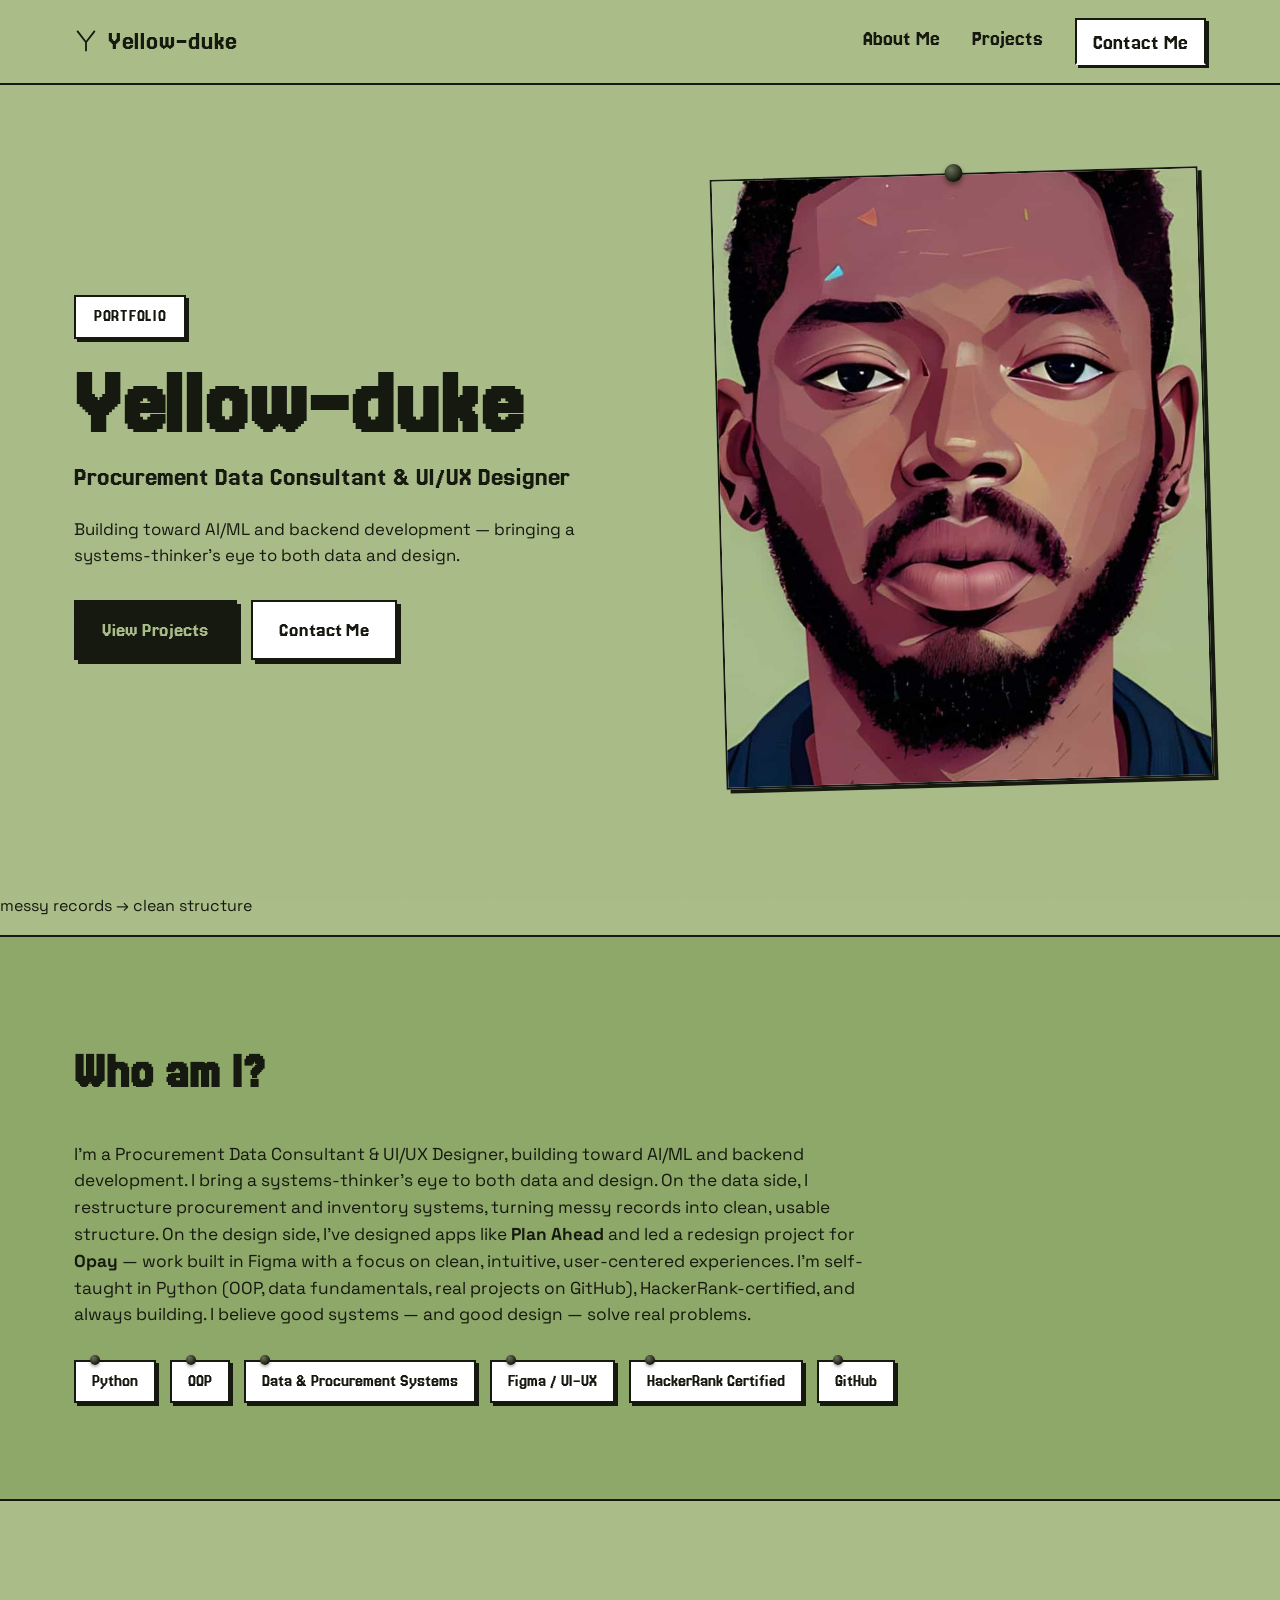
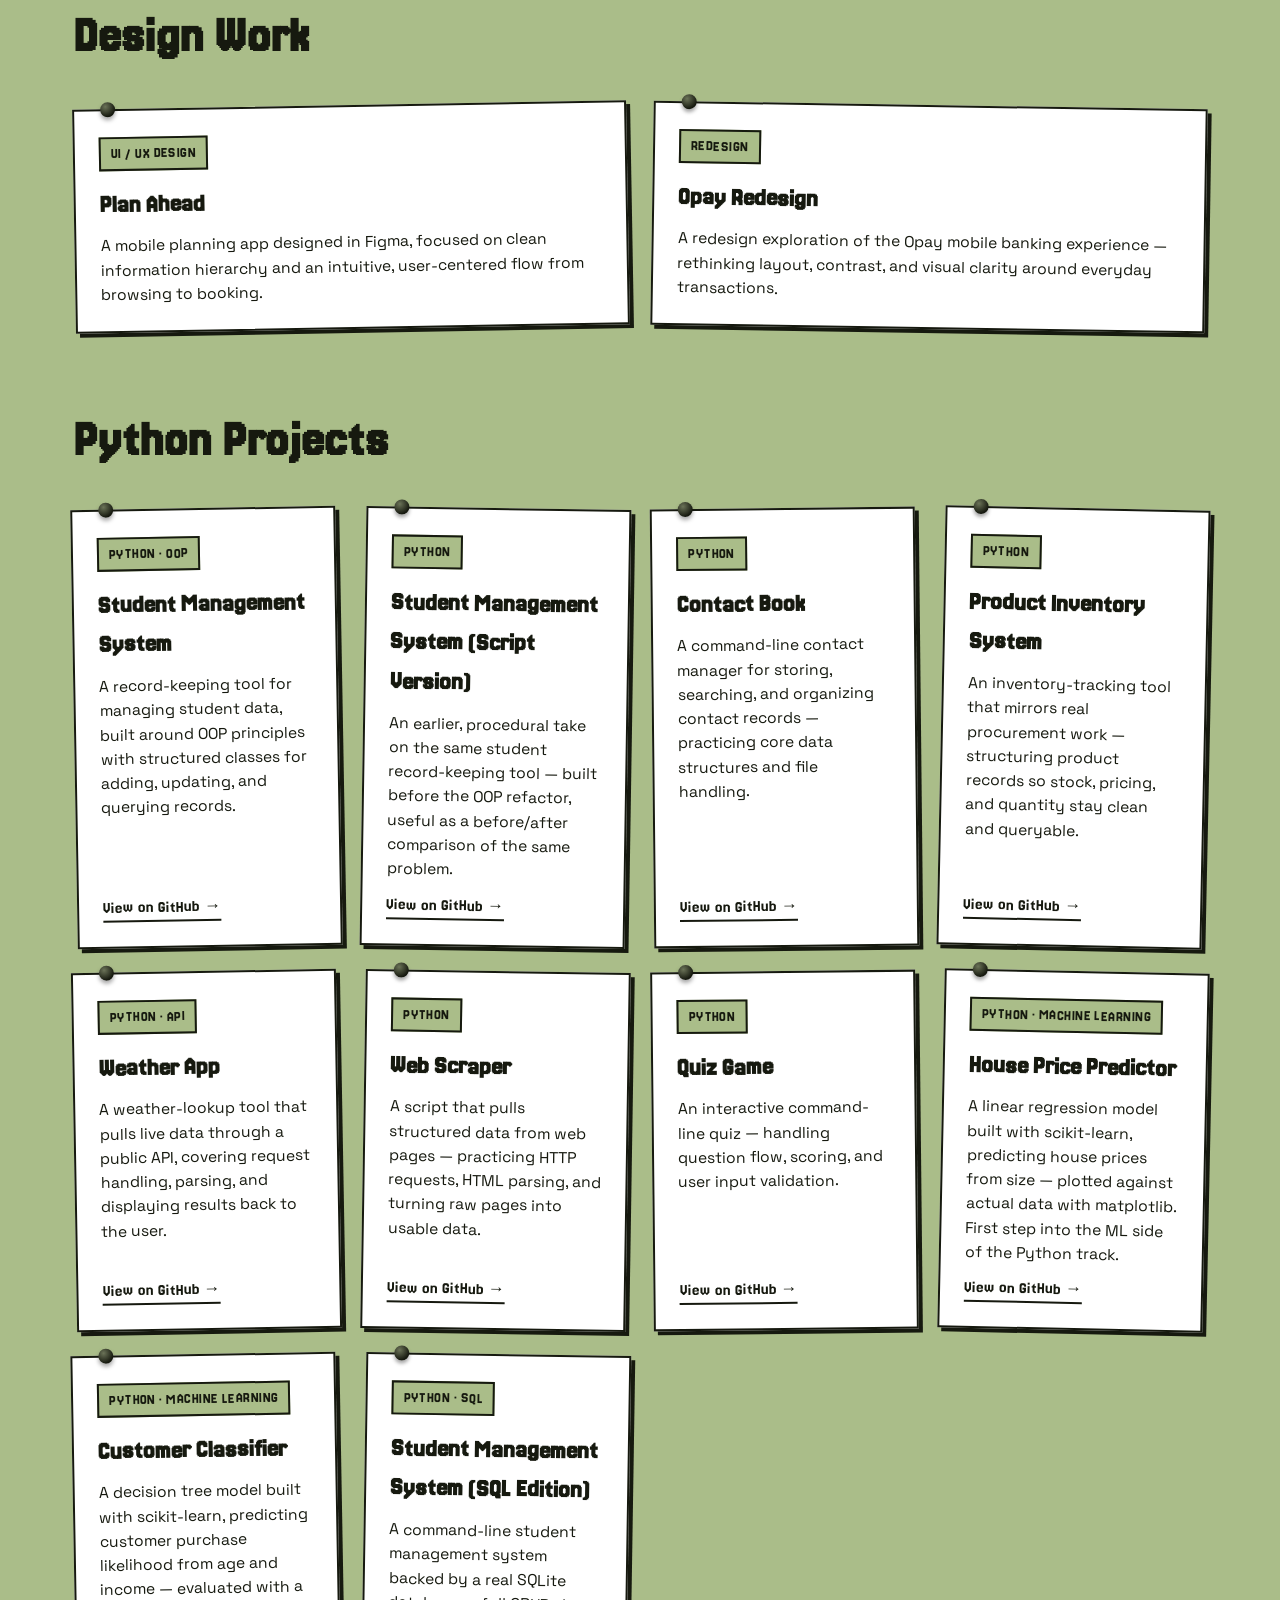
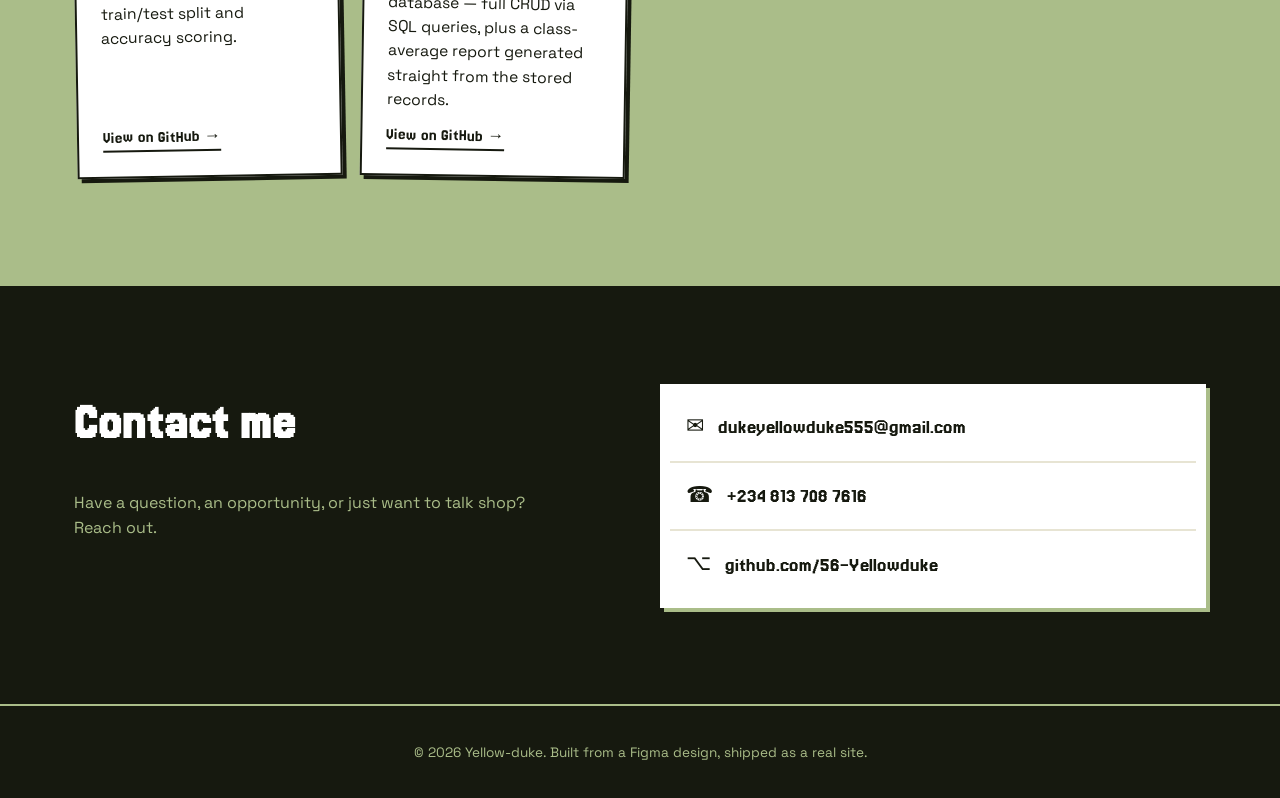
==== index.html @ de6da342 "Refactor skills list and add new project articles Updated skills list with reveal animations and add" ====
<!DOCTYPE html>
<html lang="en">
<head>
<meta charset="UTF-8">
<meta name="viewport" content="width=device-width, initial-scale=1.0">
<title>Yellow-duke — Procurement Data Consultant & UI/UX Designer</title>
<meta name="description" content="Portfolio of Yellow-duke (Duke) — Procurement Data Consultant & UI/UX Designer, building toward AI/ML and backend development.">
<link rel="preconnect" href="https://fonts.googleapis.com">
<link rel="preconnect" href="https://fonts.gstatic.com" crossorigin>
<link href="https://fonts.googleapis.com/css2?family=Jersey+20&family=Space+Grotesk:wght@400;500;600;700&display=swap" rel="stylesheet">
<link rel="stylesheet" href="style.css">
</head>
<body>

<a class="skip-link" href="#main">Skip to content</a>

<header class="nav" id="top">
  <div class="nav__inner">
    <a class="nav__logo" href="#top">
      <svg class="nav__mark" viewBox="0 0 40 40" aria-hidden="true">
        <path d="M6 4 L20 22 M20 22 L34 4 M20 22 L20 36" stroke="currentColor" stroke-width="3" fill="none" stroke-linecap="round"/>
      </svg>
      Yellow-duke
    </a>
    <nav class="nav__links" aria-label="Primary">
      <a href="#about">About Me</a>
      <a href="#projects">Projects</a>
      <a href="#contact" class="nav__cta">Contact Me</a>
    </nav>
    <button class="nav__toggle" id="navToggle" aria-label="Open menu" aria-expanded="false">
      <span></span><span></span><span></span>
    </button>
  </div>
  <nav class="nav__mobile" id="navMobile" aria-label="Mobile">
    <a href="#about">About Me</a>
    <a href="#projects">Projects</a>
    <a href="#contact">Contact Me</a>
  </nav>
</header>

<main id="main">

  <!-- HERO -->
  <section class="hero" id="top">
    <div class="hero__inner">
      <div class="hero__text reveal" style="--i:0">
        <span class="tag">Portfolio</span>
        <h1 class="hero__title">Yellow-duke</h1>
        <p class="hero__role">Procurement Data Consultant &amp; UI/UX Designer</p>
        <p class="hero__sub">Building toward AI/ML and backend development — bringing a systems-thinker's eye to both data and design.</p>
        <div class="hero__actions">
          <a href="#projects" class="btn btn--primary">View Projects</a>
          <a href="#contact" class="btn btn--ghost">Contact Me</a>
        </div>
      </div>
      <div class="hero__portrait reveal" style="--i:1">
        <img src="assets/portrait.png" alt="Portrait of Duke" onerror="this.closest('.hero__portrait').classList.add('portrait--empty')">
        <div class="portrait__placeholder">
          <p>Add your portrait</p>
          <span>assets/portrait.png</span>
        </div>
      </div>
    </div>
    <div class="sort-strip" aria-hidden="true">
      <span class="sort-block" style="--j:0; --sr:-16deg; --sx:-22px; --sy:14px;"></span>
      <span class="sort-block" style="--j:1; --sr:11deg; --sx:16px; --sy:-10px;"></span>
      <span class="sort-block sort-block--key" style="--j:2; --sr:-9deg; --sx:-12px; --sy:18px;"></span>
      <span class="sort-block" style="--j:3; --sr:14deg; --sx:20px; --sy:-6px;"></span>
      <span class="sort-block" style="--j:4; --sr:-13deg; --sx:-18px; --sy:-14px;"></span>
      <span class="sort-block sort-block--key" style="--j:5; --sr:10deg; --sx:14px; --sy:12px;"></span>
      <span class="sort-block" style="--j:6; --sr:-11deg; --sx:-10px; --sy:-8px;"></span>
      <span class="sort-block" style="--j:7; --sr:15deg; --sx:24px; --sy:10px;"></span>
    </div>
    <p class="sort-caption">messy records → clean structure</p>
  </section>

  <!-- ABOUT -->
  <section class="about" id="about">
    <div class="section__inner">
      <h2 class="section__heading reveal" style="--i:0">Who am I?</h2>
      <p class="about__bio reveal" style="--i:1">
        I'm a Procurement Data Consultant &amp; UI/UX Designer, building toward AI/ML and backend development.
        I bring a systems-thinker's eye to both data and design. On the data side, I restructure procurement
        and inventory systems, turning messy records into clean, usable structure. On the design side, I've
        designed apps like <strong>Plan Ahead</strong> and led a redesign project for <strong>Opay</strong> —
        work built in Figma with a focus on clean, intuitive, user-centered experiences. I'm self-taught in
        Python (OOP, data fundamentals, real projects on GitHub), HackerRank-certified, and always building.
        I believe good systems — and good design — solve real problems.
      </p>
      <ul class="chip-row" aria-label="Skills and tools">
        <li class="chip reveal" style="--i:2">Python</li>
        <li class="chip reveal" style="--i:3">OOP</li>
        <li class="chip reveal" style="--i:4">Data &amp; Procurement Systems</li>
        <li class="chip reveal" style="--i:5">Figma / UI-UX</li>
        <li class="chip reveal" style="--i:6">HackerRank Certified</li>
        <li class="chip reveal" style="--i:7">GitHub</li>
      </ul>
    </div>
  </section>

  <!-- PROJECTS -->
  <section class="projects" id="projects">
    <div class="section__inner">
      <h2 class="section__heading reveal" style="--i:0">Design Work</h2>
      <div class="card-grid">
        <article class="card reveal" style="--i:1">
          <span class="card__tag">UI / UX Design</span>
          <h3>Plan Ahead</h3>
          <p>A mobile planning app designed in Figma, focused on clean information hierarchy and an
             intuitive, user-centered flow from browsing to booking.</p>
        </article>
        <article class="card reveal" style="--i:2">
          <span class="card__tag">Redesign</span>
          <h3>Opay Redesign</h3>
          <p>A redesign exploration of the Opay mobile banking experience — rethinking layout, contrast,
             and visual clarity around everyday transactions.</p>
        </article>
      </div>

      <h2 class="section__heading reveal" style="--i:0">Python Projects</h2>
      <div class="card-grid">
        <article class="card reveal" style="--i:1">
          <span class="card__tag">Python · OOP</span>
          <h3>Student Management System</h3>
          <p>A record-keeping tool for managing student data, built around OOP principles with structured
             classes for adding, updating, and querying records.</p>
          <a class="card__link" href="https://github.com/56-Yellowduke/Python-projects/blob/main/student_management_oop.py" target="_blank" rel="noopener">View on GitHub →</a>
        </article>
        <article class="card reveal" style="--i:2">
          <span class="card__tag">Python</span>
          <h3>Student Management System (Script Version)</h3>
          <p>An earlier, procedural take on the same student record-keeping tool — built before the OOP
             refactor, useful as a before/after comparison of the same problem.</p>
          <a class="card__link" href="https://github.com/56-Yellowduke/Python-projects/blob/main/students_management.py" target="_blank" rel="noopener">View on GitHub →</a>
        </article>
        <article class="card reveal" style="--i:3">
          <span class="card__tag">Python</span>
          <h3>Contact Book</h3>
          <p>A command-line contact manager for storing, searching, and organizing contact records —
             practicing core data structures and file handling.</p>
          <a class="card__link" href="https://github.com/56-Yellowduke/Python-projects/blob/main/contact_book.py" target="_blank" rel="noopener">View on GitHub →</a>
        </article>
        <article class="card reveal" style="--i:4">
          <span class="card__tag">Python</span>
          <h3>Product Inventory System</h3>
          <p>An inventory-tracking tool that mirrors real procurement work — structuring product records
             so stock, pricing, and quantity stay clean and queryable.</p>
          <a class="card__link" href="https://github.com/56-Yellowduke/Python-projects/blob/main/product_inventory.py" target="_blank" rel="noopener">View on GitHub →</a>
        </article>
        <article class="card reveal" style="--i:5">
          <span class="card__tag">Python · API</span>
          <h3>Weather App</h3>
          <p>A weather-lookup tool that pulls live data through a public API, covering request handling,
             parsing, and displaying results back to the user.</p>
          <a class="card__link" href="https://github.com/56-Yellowduke/Python-projects/blob/main/weather_app.py" target="_blank" rel="noopener">View on GitHub →</a>
        </article>
        <article class="card reveal" style="--i:6">
          <span class="card__tag">Python</span>
          <h3>Web Scraper</h3>
          <p>A script that pulls structured data from web pages — practicing HTTP requests, HTML parsing,
             and turning raw pages into usable data.</p>
          <a class="card__link" href="https://github.com/56-Yellowduke/Python-projects/blob/main/web_scraper.py" target="_blank" rel="noopener">View on GitHub →</a>
        </article>
        <article class="card reveal" style="--i:7">
          <span class="card__tag">Python</span>
          <h3>Quiz Game</h3>
          <p>An interactive command-line quiz — handling question flow, scoring, and user input validation.</p>
          <a class="card__link" href="https://github.com/56-Yellowduke/Python-projects/blob/main/quiz_game.py" target="_blank" rel="noopener">View on GitHub →</a>
        </article>
        <article class="card reveal" style="--i:8">
          <span class="card__tag">Python · Machine Learning</span>
          <h3>House Price Predictor</h3>
          <p>A linear regression model built with scikit-learn, predicting house prices from size — plotted
             against actual data with matplotlib. First step into the ML side of the Python track.</p>
          <a class="card__link" href="https://github.com/56-Yellowduke/Python-projects/blob/main/house_price_predictor.py" target="_blank" rel="noopener">View on GitHub →</a>
        </article>
        <article class="card reveal" style="--i:9">
          <span class="card__tag">Python · Machine Learning</span>
          <h3>Customer Classifier</h3>
          <p>A decision tree model built with scikit-learn, predicting customer purchase likelihood from age
             and income — evaluated with a train/test split and accuracy scoring.</p>
          <a class="card__link" href="https://github.com/56-Yellowduke/Python-projects/blob/main/customer_classifier.py" target="_blank" rel="noopener">View on GitHub →</a>
        </article>
        <article class="card reveal" style="--i:10">
          <span class="card__tag">Python · SQL</span>
          <h3>Student Management System (SQL Edition)</h3>
          <p>A command-line student management system backed by a real SQLite database — full CRUD via SQL
             queries, plus a class-average report generated straight from the stored records.</p>
          <a class="card__link" href="https://github.com/56-Yellowduke/Python-projects/blob/main/Student%20Management%20SQL.py" target="_blank" rel="noopener">View on GitHub →</a>
        </article>
      </div>
    </div>
  </section>

  <!-- CONTACT -->
  <section class="contact" id="contact">
    <div class="section__inner contact__inner">
      <div class="reveal" style="--i:0">
        <h2 class="section__heading">Contact me</h2>
        <p class="contact__sub">Have a question, an opportunity, or just want to talk shop? Reach out.</p>
      </div>
      <div class="contact__card reveal" style="--i:1">
        <a class="contact__row" href="mailto:dukeyellowduke555@gmail.com">
          <span class="contact__icon" aria-hidden="true">✉</span>
          <span>dukeyellowduke555@gmail.com</span>
        </a>
        <a class="contact__row" href="tel:+2348137087616">
          <span class="contact__icon" aria-hidden="true">☎</span>
          <span>+234 813 708 7616</span>
        </a>
        <a class="contact__row" href="https://github.com/56-Yellowduke/Python-projects" target="_blank" rel="noopener">
          <span class="contact__icon" aria-hidden="true">⌥</span>
          <span>github.com/56-Yellowduke</span>
        </a>
      </div>
    </div>
  </section>

</main>

<footer class="footer">
  <p>© <span id="year"></span> Yellow-duke. Built from a Figma design, shipped as a real site.</p>
</footer>

<script src="script.js"></script>
</body>
</html>
---- style.css ----
/* ---------- Tokens ---------- */
:root {
  --bg: #aabd89;
  --bg-deep: #8ea86a;
  --ink: #16190f;
  --paper: #faf9f1;
  --paper-strong: #ffffff;
  --border: 2px solid var(--ink);
  --shadow-cut: 4px 4px 0 var(--ink);
  --shadow-cut-sm: 3px 3px 0 var(--ink);
  --radius: 2px;
  --display: 'Jersey 20', sans-serif;
  --body: 'Space Grotesk', -apple-system, BlinkMacSystemFont, sans-serif;
  --maxw: 1180px;
}

* { box-sizing: border-box; }
html { scroll-behavior: smooth; }

@media (prefers-reduced-motion: reduce) {
  html { scroll-behavior: auto; }
  * { animation-duration: 0.001ms !important; transition-duration: 0.001ms !important; }
}

body {
  margin: 0;
  background: var(--bg);
  color: var(--ink);
  font-family: var(--body);
  line-height: 1.55;
  -webkit-font-smoothing: antialiased;
  position: relative;
}

body::before {
  content: "";
  position: fixed;
  inset: 0;
  z-index: -1;
  pointer-events: none;
  opacity: 0.05;
  mix-blend-mode: multiply;
  background-image: url("data:image/svg+xml;utf8,<svg xmlns='http://www.w3.org/2000/svg' width='140' height='140'><filter id='n'><feTurbulence type='fractalNoise' baseFrequency='0.9' numOctaves='2' stitchTiles='stitch'/></filter><rect width='100%25' height='100%25' filter='url(%23n)'/></svg>");
}

img { max-width: 100%; display: block; }
a { color: inherit; }

.skip-link {
  position: absolute;
  left: -999px;
  top: 0;
  background: var(--paper-strong);
  border: var(--border);
  padding: 10px 16px;
  z-index: 100;
}
.skip-link:focus { left: 12px; top: 12px; }

:focus-visible {
  outline: 3px solid var(--ink);
  outline-offset: 2px;
}

.tag {
  display: inline-block;
  font-family: var(--display);
  font-size: clamp(1.1rem, 1.4vw, 1.4rem);
  letter-spacing: 0.04em;
  text-transform: uppercase;
  background: var(--paper-strong);
  border: var(--border);
  box-shadow: var(--shadow-cut-sm);
  padding: 6px 18px;
  margin-bottom: 20px;
}

/* ---------- Nav ---------- */
.nav {
  position: sticky;
  top: 0;
  z-index: 50;
  background: var(--bg);
  border-bottom: 2px solid var(--ink);
}
.nav__inner {
  max-width: var(--maxw);
  margin: 0 auto;
  padding: 18px 24px;
  display: flex;
  align-items: center;
  justify-content: space-between;
}
.nav__logo {
  display: flex;
  align-items: center;
  gap: 10px;
  font-family: var(--display);
  font-size: 1.7rem;
  text-decoration: none;
  color: var(--ink);
}
.nav__mark { width: 24px; height: 24px; color: var(--ink); }
.nav__links { display: flex; align-items: center; gap: 32px; }
.nav__links a {
  font-family: var(--display);
  font-size: 1.4rem;
  text-decoration: none;
  color: var(--ink);
  padding-bottom: 2px;
  border-bottom: 2px solid transparent;
  transition: border-color 0.15s ease;
}
.nav__links a:hover { border-color: var(--ink); }
.nav__cta {
  background: var(--paper-strong);
  border: var(--border);
  box-shadow: var(--shadow-cut-sm);
  padding: 6px 16px;
}
.nav__cta:hover { border-color: var(--ink); }

.nav__toggle {
  display: none;
  flex-direction: column;
  justify-content: center;
  gap: 5px;
  width: 36px;
  height: 32px;
  background: none;
  border: none;
  cursor: pointer;
  padding: 0;
}
.nav__toggle span {
  display: block;
  height: 2px;
  background: var(--ink);
}
.nav__mobile {
  display: none;
  flex-direction: column;
  padding: 8px 24px 18px;
  border-top: 2px solid var(--ink);
}
.nav__mobile a {
  font-family: var(--display);
  font-size: 1.5rem;
  text-decoration: none;
  color: var(--ink);
  padding: 10px 0;
}
.nav__mobile.is-open { display: flex; }

@media (max-width: 760px) {
  .nav__links { display: none; }
  .nav__toggle { display: flex; }
}

/* ---------- Sections shared ---------- */
.section__inner {
  max-width: var(--maxw);
  margin: 0 auto;
  padding: 96px 24px;
}
.section__heading {
  font-family: var(--display);
  font-size: clamp(2.2rem, 4vw, 3.4rem);
  margin: 0 0 28px;
}
.projects .section__heading:not(:first-child) { margin-top: 72px; }

/* ---------- Hero ---------- */
.hero__inner {
  max-width: var(--maxw);
  margin: 0 auto;
  padding: 88px 24px 96px;
  display: grid;
  grid-template-columns: 1.1fr 0.9fr;
  gap: 48px;
  align-items: center;
}
.hero__title {
  font-family: var(--display);
  font-size: clamp(3.2rem, 8vw, 6rem);
  line-height: 0.95;
  margin: 0 0 6px;
}
.hero__role {
  font-family: var(--display);
  font-size: clamp(1.4rem, 2.2vw, 1.9rem);
  margin: 0 0 16px;
}
.hero__sub {
  max-width: 46ch;
  font-size: 1.05rem;
  margin: 0 0 32px;
}
.hero__actions { display: flex; gap: 14px; flex-wrap: wrap; }

.btn {
  font-family: var(--display);
  font-size: 1.3rem;
  text-decoration: none;
  padding: 12px 26px;
  border: var(--border);
  box-shadow: var(--shadow-cut);
  transition: transform 0.15s ease, box-shadow 0.15s ease;
}
.btn:hover { transform: translate(2px, 2px); box-shadow: 2px 2px 0 var(--ink); }
.btn--primary { background: var(--ink); color: var(--bg); }
.btn--ghost { background: var(--paper-strong); color: var(--ink); }

.hero__portrait {
  position: relative;
  border: var(--border);
  box-shadow: var(--shadow-cut);
  background: var(--paper);
  aspect-ratio: 4 / 5;
  --tilt: -1.6deg;
}
.hero__portrait::before {
  content: "";
  position: absolute;
  top: -11px;
  left: 50%;
  transform: translateX(-50%);
  width: 18px;
  height: 18px;
  border-radius: 50%;
  background: radial-gradient(circle at 35% 30%, #6b7358, var(--ink) 70%);
  box-shadow: 0 3px 5px rgba(0,0,0,0.4);
  z-index: 3;
}
.hero__portrait img { width: 100%; height: 100%; object-fit: cover; }
.portrait__placeholder {
  display: none;
  position: absolute;
  inset: 0;
  flex-direction: column;
  align-items: center;
  justify-content: center;
  text-align: center;
  font-family: var(--display);
  color: var(--ink);
  background: repeating-linear-gradient(45deg, var(--paper), var(--paper) 10px, #f0efe4 10px, #f0efe4 20px);
}
.portrait__placeholder span { font-family: var(--body); font-size: 0.8rem; opacity: 0.65; margin-top: 6px; }
.portrait--empty img { display: none; }
.portrait--empty .portrait__placeholder { display: flex; }

@media (max-width: 860px) {
  .hero__inner { grid-template-columns: 1fr; }
  .hero__portrait { max-width: 380px; margin: 0 auto; }
}

/* ---------- About ---------- */
.about { background: var(--bg-deep); border-top: 2px solid var(--ink); border-bottom: 2px solid var(--ink); }
.about__bio { max-width: 74ch; font-size: 1.08rem; }
.chip-row { list-style: none; display: flex; flex-wrap: wrap; gap: 14px; padding: 0; margin: 32px 0 0; }
.chip {
  position: relative;
  font-family: var(--display);
  font-size: 1.1rem;
  background: var(--paper-strong);
  border: var(--border);
  box-shadow: var(--shadow-cut-sm);
  padding: 6px 16px;
  transition: transform 0.2s ease, box-shadow 0.2s ease;
}
.chip::before {
  content: "";
  position: absolute;
  top: -7px;
  left: 14px;
  width: 10px;
  height: 10px;
  border-radius: 50%;
  background: radial-gradient(circle at 35% 30%, #6b7358, var(--ink) 70%);
  box-shadow: 0 2px 3px rgba(0,0,0,0.3);
}
.chip:nth-child(3n+1) { transform: rotate(-1.1deg); }
.chip:nth-child(3n+2) { transform: rotate(0.8deg); }
.chip:nth-child(3n+3) { transform: rotate(-0.4deg); }
.chip:hover { transform: rotate(0deg) translateY(-3px); box-shadow: 5px 5px 0 var(--ink); }

/* ---------- Projects ---------- */
.card-grid {
  display: grid;
  grid-template-columns: repeat(auto-fit, minmax(260px, 1fr));
  gap: 24px;
  margin-bottom: 12px;
}
.card {
  position: relative;
  background: var(--paper-strong);
  border: var(--border);
  box-shadow: var(--shadow-cut);
  padding: 26px 24px 24px;
  display: flex;
  flex-direction: column;
  gap: 10px;
  transition: transform 0.2s ease, box-shadow 0.2s ease;
}
.card::before {
  content: "";
  position: absolute;
  top: -9px;
  left: 26px;
  width: 15px;
  height: 15px;
  border-radius: 50%;
  background: radial-gradient(circle at 35% 30%, #6b7358, var(--ink) 70%);
  box-shadow: 0 3px 4px rgba(0,0,0,0.35);
  z-index: 2;
}
.card:nth-child(4n+1) { --tilt: -1deg; }
.card:nth-child(4n+2) { --tilt: 0.9deg; }
.card:nth-child(4n+3) { --tilt: -0.6deg; }
.card:nth-child(4n+4) { --tilt: 1.2deg; }
.card.reveal:hover {
  transform: rotate(0deg) translate(-2px, -6px);
  box-shadow: 8px 8px 0 var(--ink);
}
.card__tag {
  align-self: flex-start;
  font-family: var(--display);
  font-size: 0.95rem;
  letter-spacing: 0.03em;
  text-transform: uppercase;
  background: var(--bg);
  border: 2px solid var(--ink);
  padding: 3px 10px;
}
.card h3 { font-family: var(--display); font-size: 1.6rem; margin: 4px 0 0; }
.card p { margin: 0; font-size: 0.98rem; }
.card__link {
  margin-top: auto;
  font-family: var(--display);
  font-size: 1.05rem;
  text-decoration: none;
  border-bottom: 2px solid var(--ink);
  align-self: flex-start;
}

/* ---------- Contact ---------- */
.contact { background: var(--ink); color: var(--bg); border-top: 2px solid var(--ink); }
.contact .section__heading { color: var(--paper-strong); }
.contact__sub { max-width: 46ch; }
.contact__inner { display: grid; gap: 40px; grid-template-columns: 1fr 1fr; align-items: start; }
.contact__card {
  background: var(--paper-strong);
  color: var(--ink);
  border: 2px solid var(--paper-strong);
  box-shadow: 4px 4px 0 var(--bg);
  padding: 8px;
}
.contact__row {
  display: flex;
  align-items: center;
  gap: 14px;
  text-decoration: none;
  color: var(--ink);
  font-family: var(--display);
  font-size: 1.3rem;
  padding: 16px;
  border-bottom: 2px solid #e7e4d3;
  transition: background 0.15s ease;
}
.contact__row:last-child { border-bottom: none; }
.contact__row:hover { background: var(--bg); }
.contact__icon { font-size: 1.4rem; }

@media (max-width: 760px) {
  .contact__inner { grid-template-columns: 1fr; }
}

/* ---------- Footer ---------- */
.footer {
  background: var(--ink);
  color: var(--bg);
  text-align: center;
  padding: 22px;
  font-size: 0.85rem;
  border-top: 2px solid var(--bg);
}

/* ---------- Reveal-on-scroll animation ---------- */
.reveal {
  opacity: 0;
  transform: translateY(24px) rotate(var(--tilt, 0deg));
  transition: opacity 0.5s ease, transform 0.5s ease;
  transition-delay: calc(var(--i, 0) * 0.08s);
}
.reveal.is-visible {
  opacity: 1;
  transform: translateY(0) rotate(var(--tilt, 0deg));
}
@media (prefers-reduced-motion: reduce) {
  .reveal { opacity: 1; transform: rotate(var(--tilt, 0deg)); transition: none; }
}
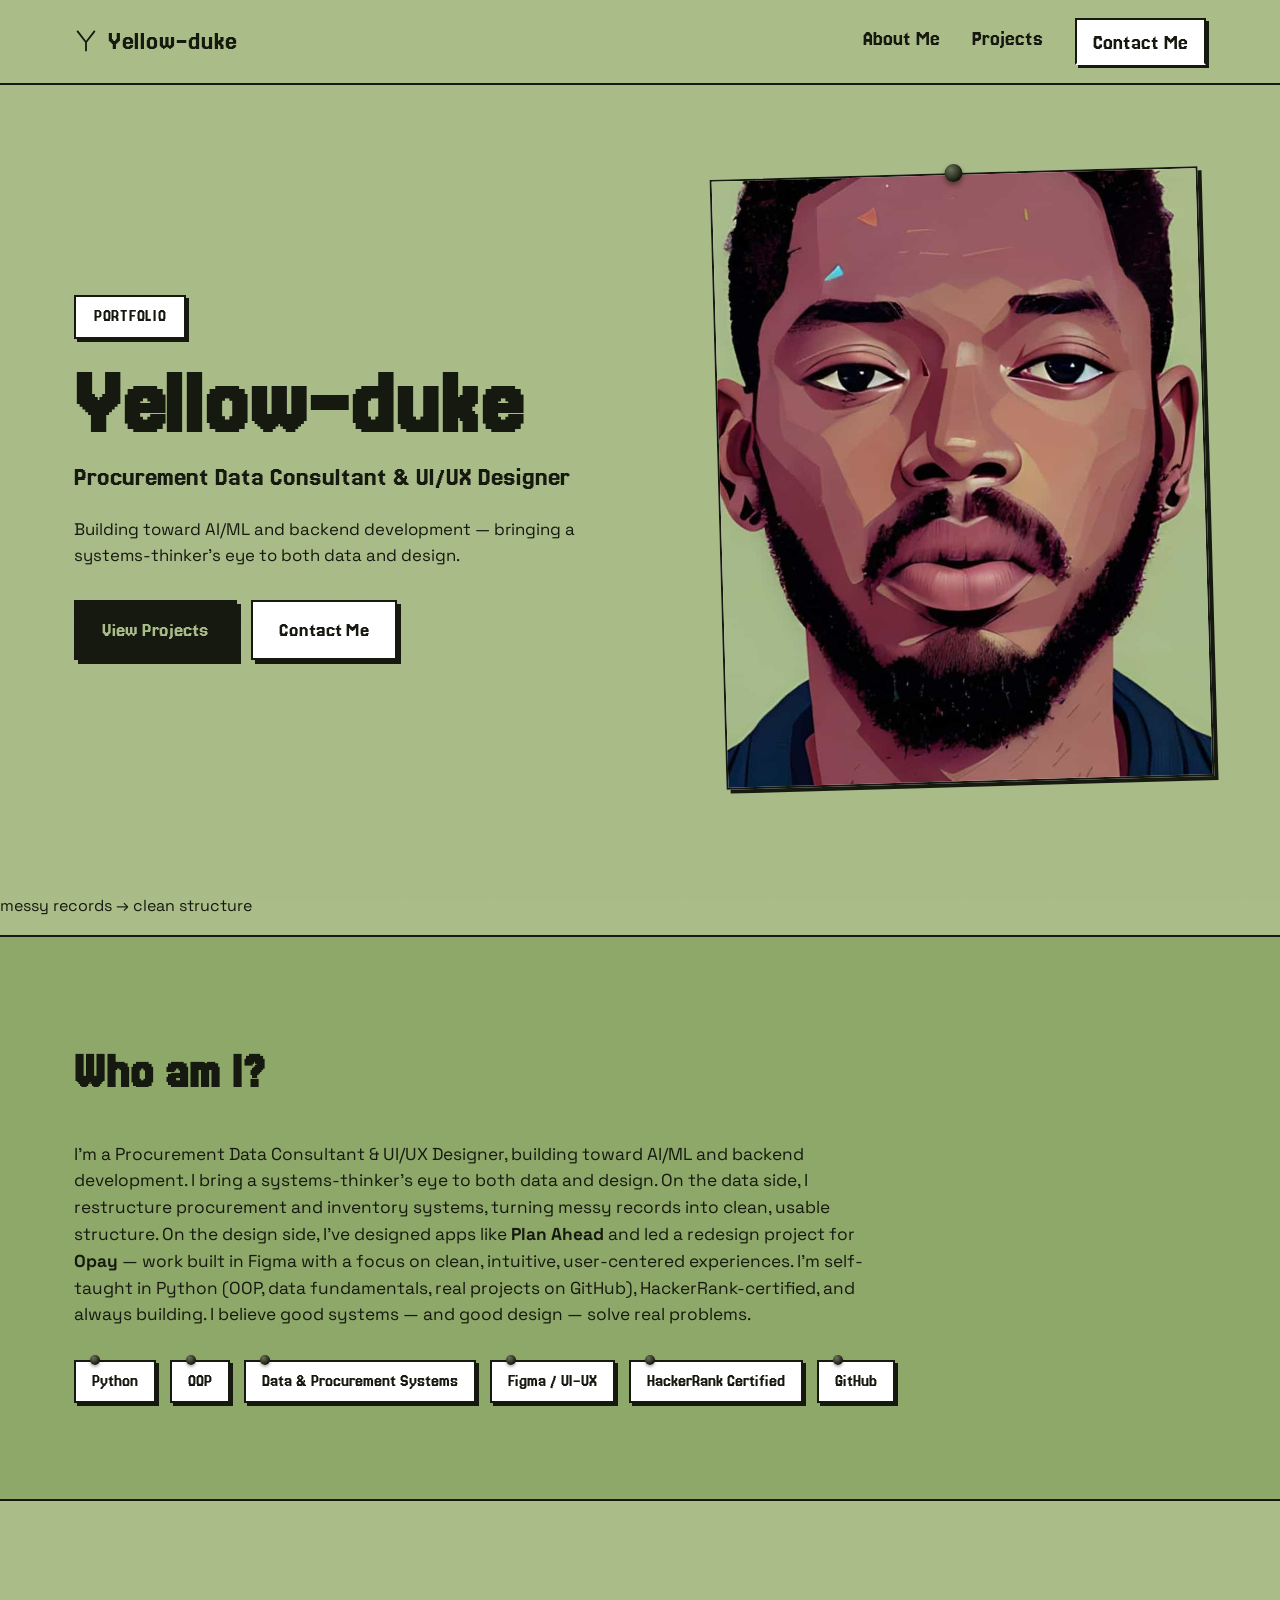
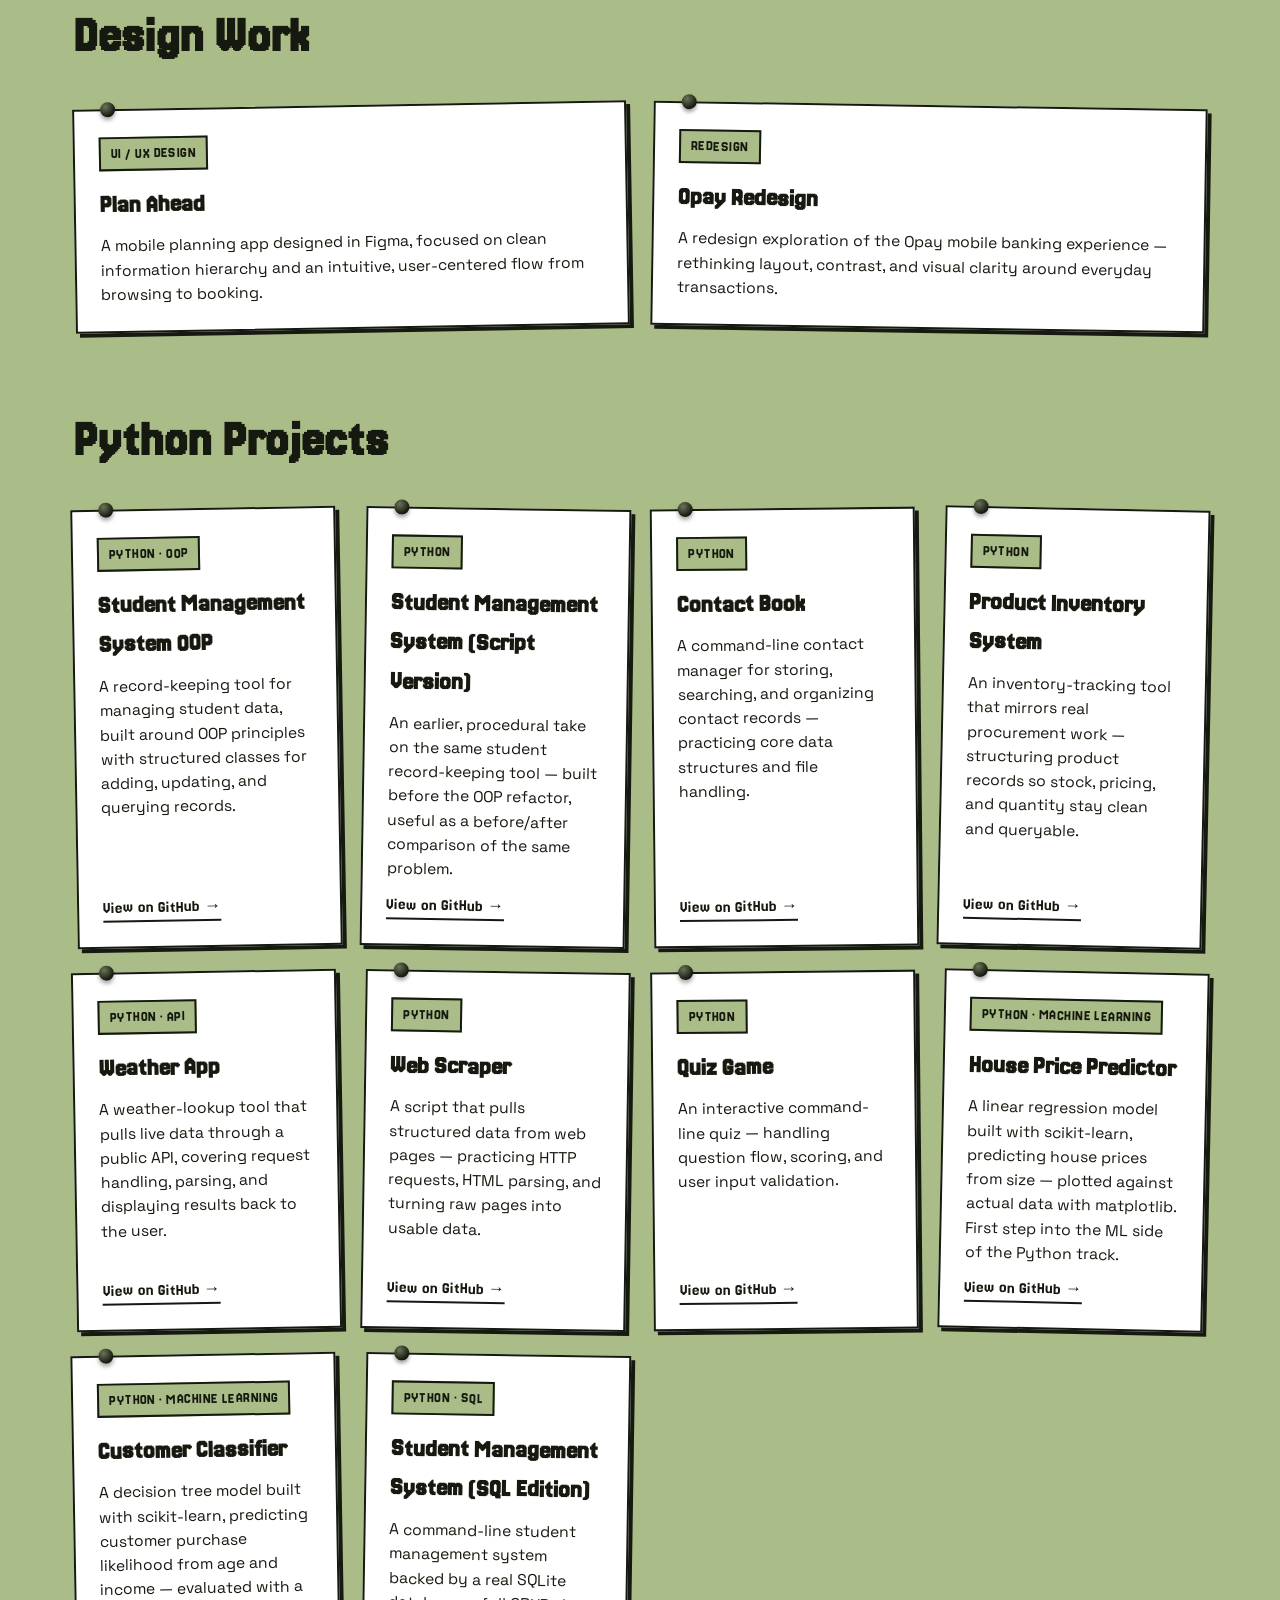
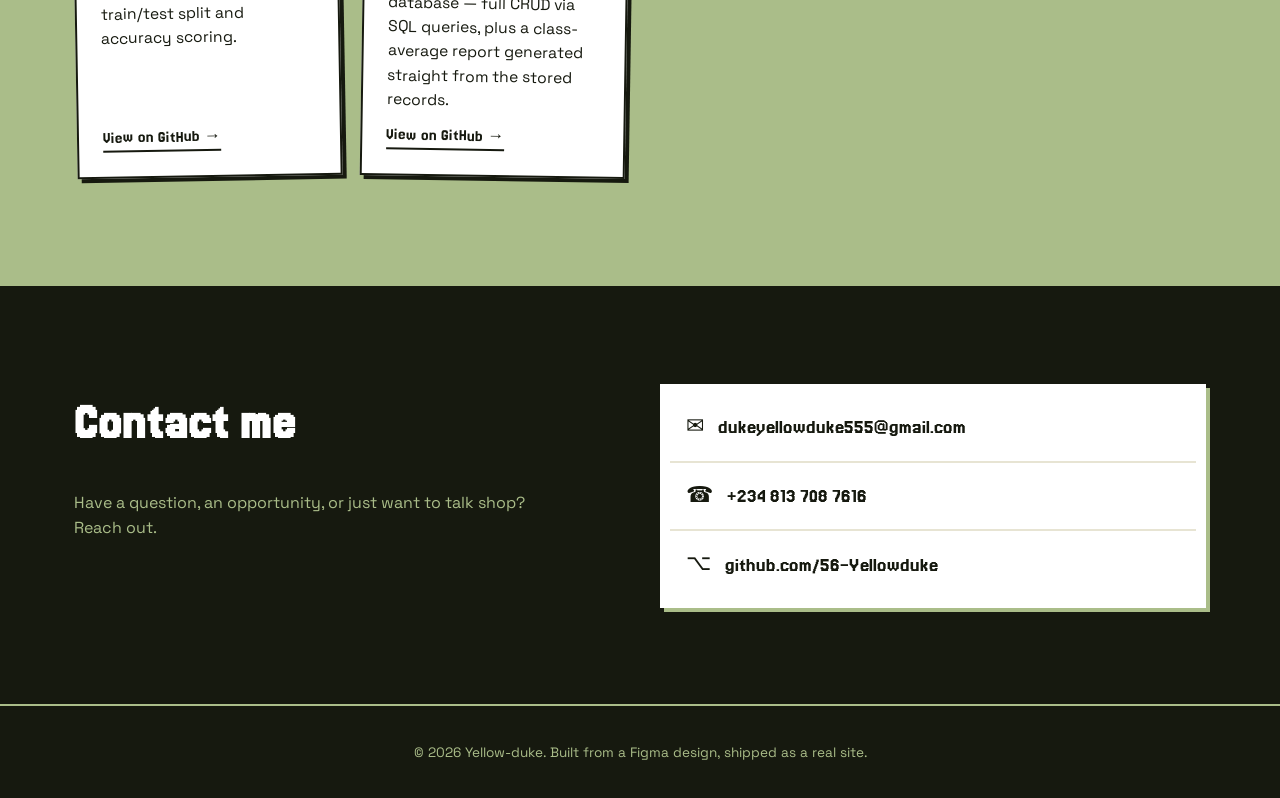
==== commit 544cd34d: "Update project title to include 'OOP'" ====
--- a/index.html
+++ b/index.html
@@ -121,7 +121,7 @@
       <div class="card-grid">
         <article class="card reveal" style="--i:1">
           <span class="card__tag">Python · OOP</span>
-          <h3>Student Management System</h3>
+          <h3>Student Management System OOP</h3>
           <p>A record-keeping tool for managing student data, built around OOP principles with structured
              classes for adding, updating, and querying records.</p>
           <a class="card__link" href="https://github.com/56-Yellowduke/Python-projects/blob/main/student_management_oop.py" target="_blank" rel="noopener">View on GitHub →</a>
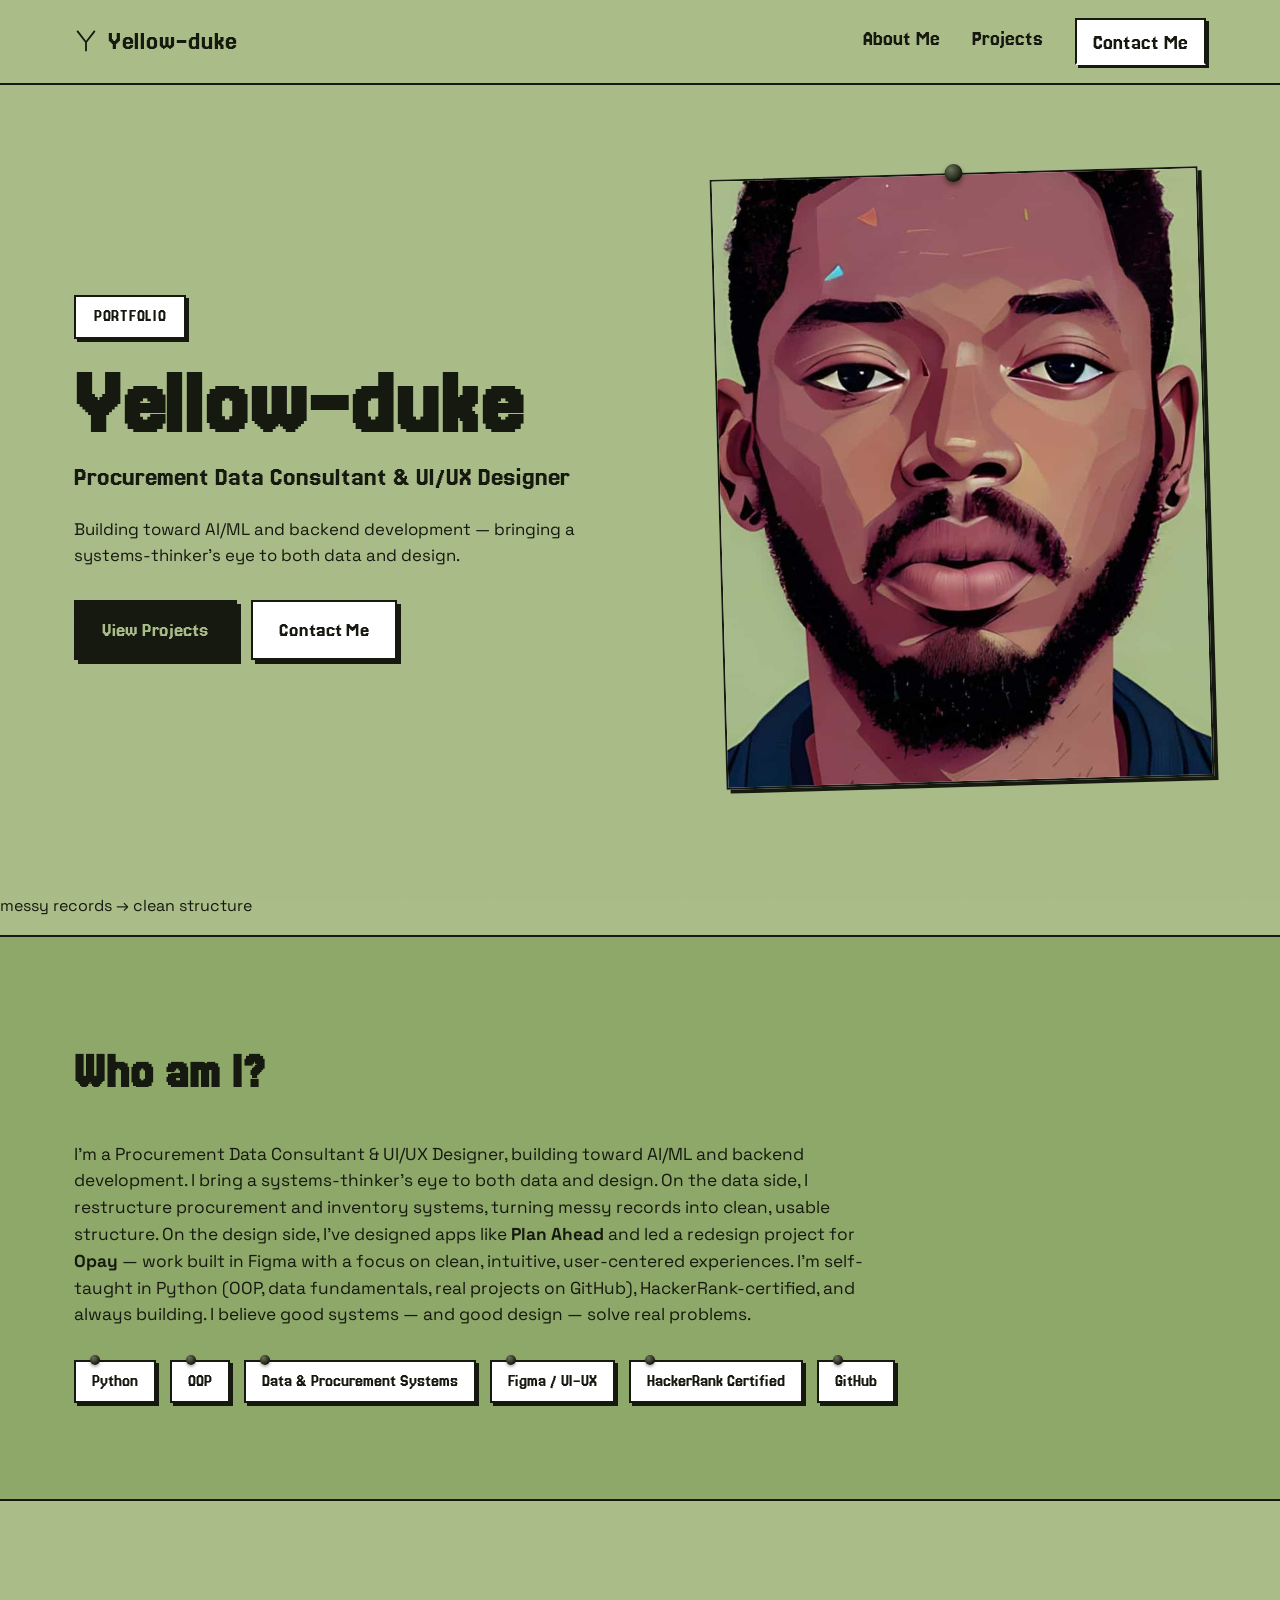
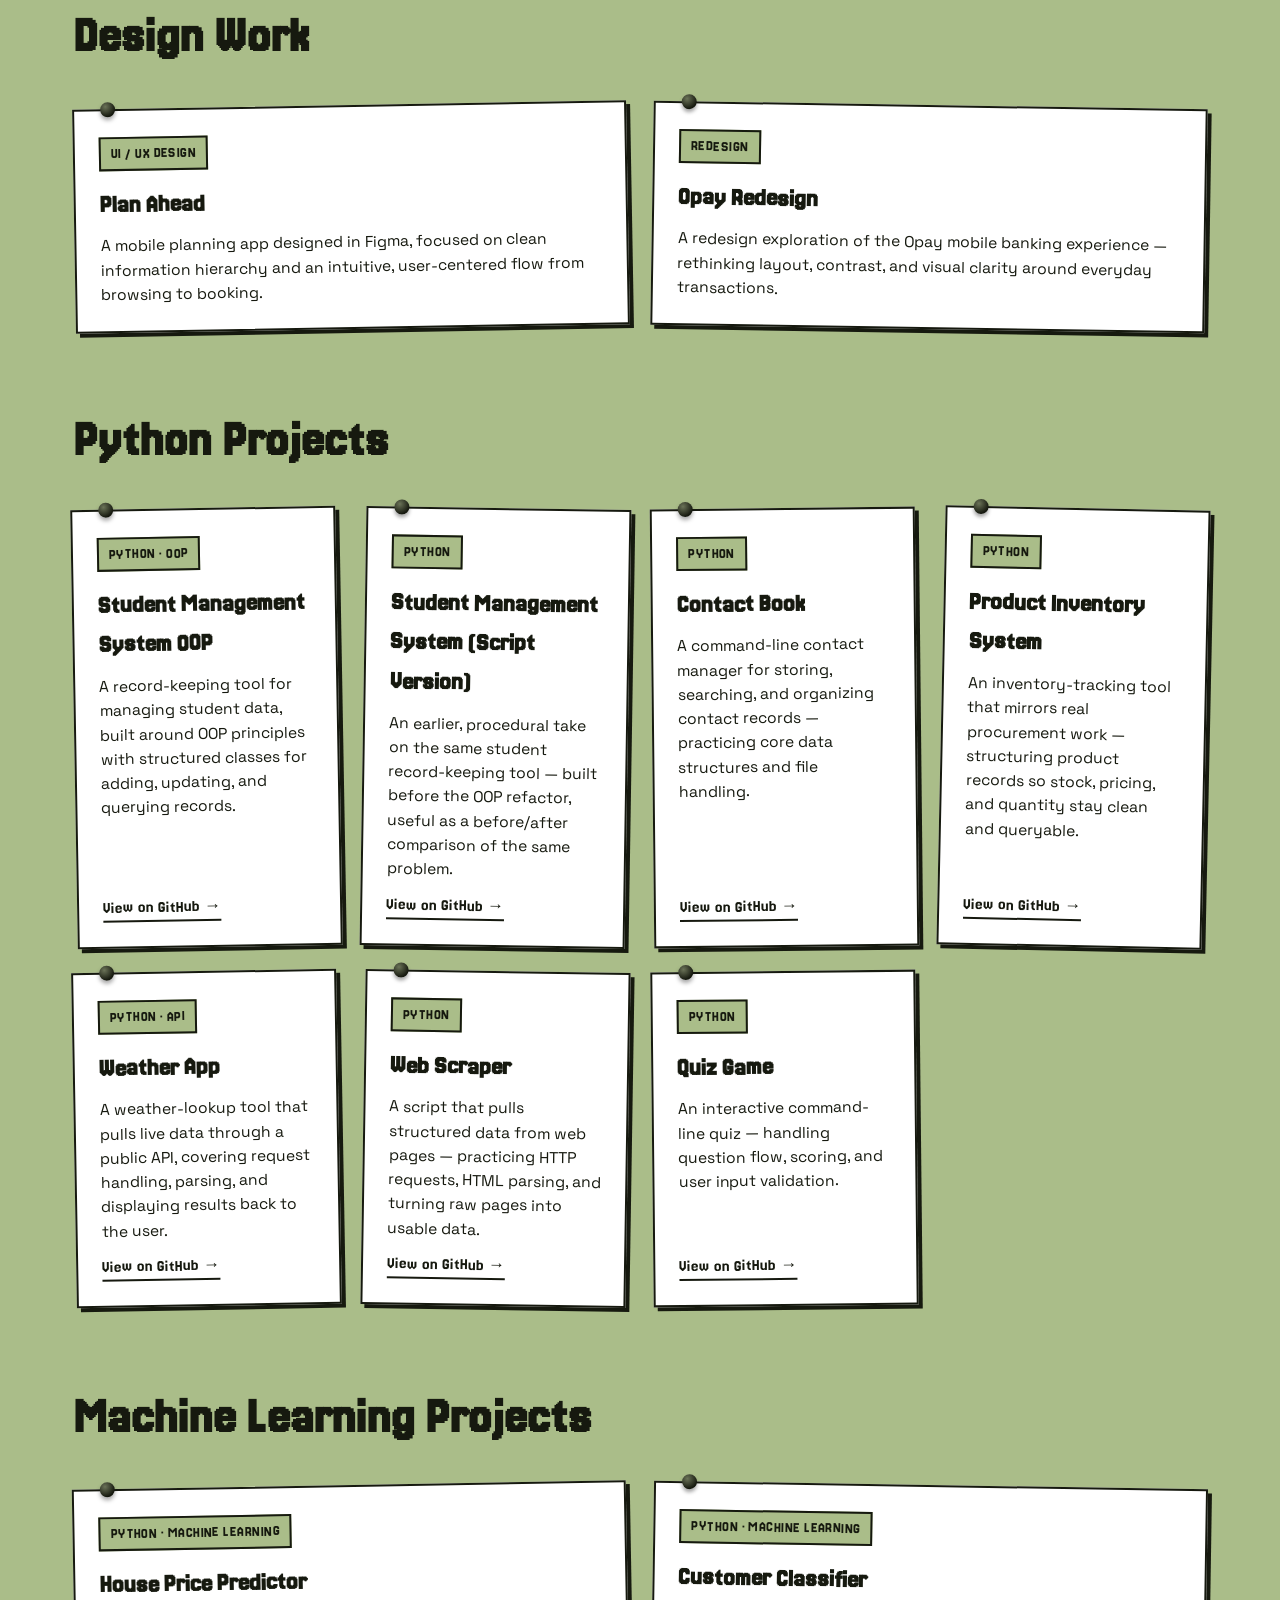
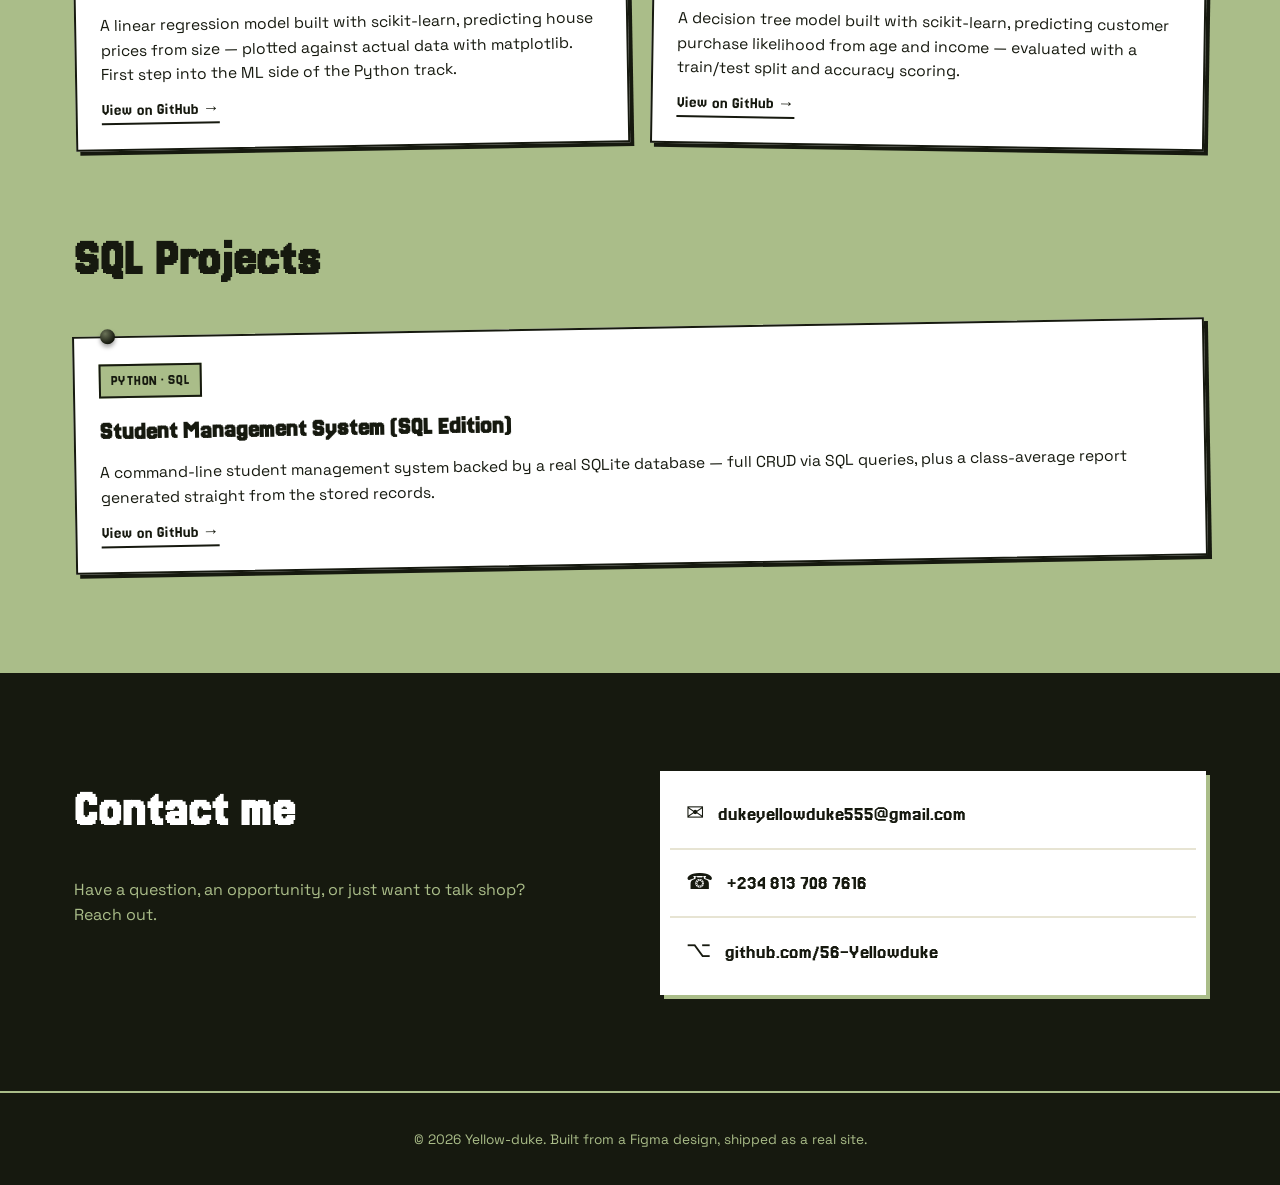
==== commit 7466e5b3: "Refactor project cards in index.html Updated project sections for Machine Learning and SQL." ====
--- a/index.html
+++ b/index.html
@@ -167,21 +167,29 @@
           <p>An interactive command-line quiz — handling question flow, scoring, and user input validation.</p>
           <a class="card__link" href="https://github.com/56-Yellowduke/Python-projects/blob/main/quiz_game.py" target="_blank" rel="noopener">View on GitHub →</a>
         </article>
-        <article class="card reveal" style="--i:8">
+      </div>
+
+      <h2 class="section__heading reveal" style="--i:0">Machine Learning Projects</h2>
+      <div class="card-grid">
+        <article class="card reveal" style="--i:1">
           <span class="card__tag">Python · Machine Learning</span>
           <h3>House Price Predictor</h3>
           <p>A linear regression model built with scikit-learn, predicting house prices from size — plotted
              against actual data with matplotlib. First step into the ML side of the Python track.</p>
           <a class="card__link" href="https://github.com/56-Yellowduke/Python-projects/blob/main/house_price_predictor.py" target="_blank" rel="noopener">View on GitHub →</a>
         </article>
-        <article class="card reveal" style="--i:9">
+        <article class="card reveal" style="--i:2">
           <span class="card__tag">Python · Machine Learning</span>
           <h3>Customer Classifier</h3>
           <p>A decision tree model built with scikit-learn, predicting customer purchase likelihood from age
              and income — evaluated with a train/test split and accuracy scoring.</p>
           <a class="card__link" href="https://github.com/56-Yellowduke/Python-projects/blob/main/customer_classifier.py" target="_blank" rel="noopener">View on GitHub →</a>
         </article>
-        <article class="card reveal" style="--i:10">
+      </div>
+
+      <h2 class="section__heading reveal" style="--i:0">SQL Projects</h2>
+      <div class="card-grid">
+        <article class="card reveal" style="--i:1">
           <span class="card__tag">Python · SQL</span>
           <h3>Student Management System (SQL Edition)</h3>
           <p>A command-line student management system backed by a real SQLite database — full CRUD via SQL
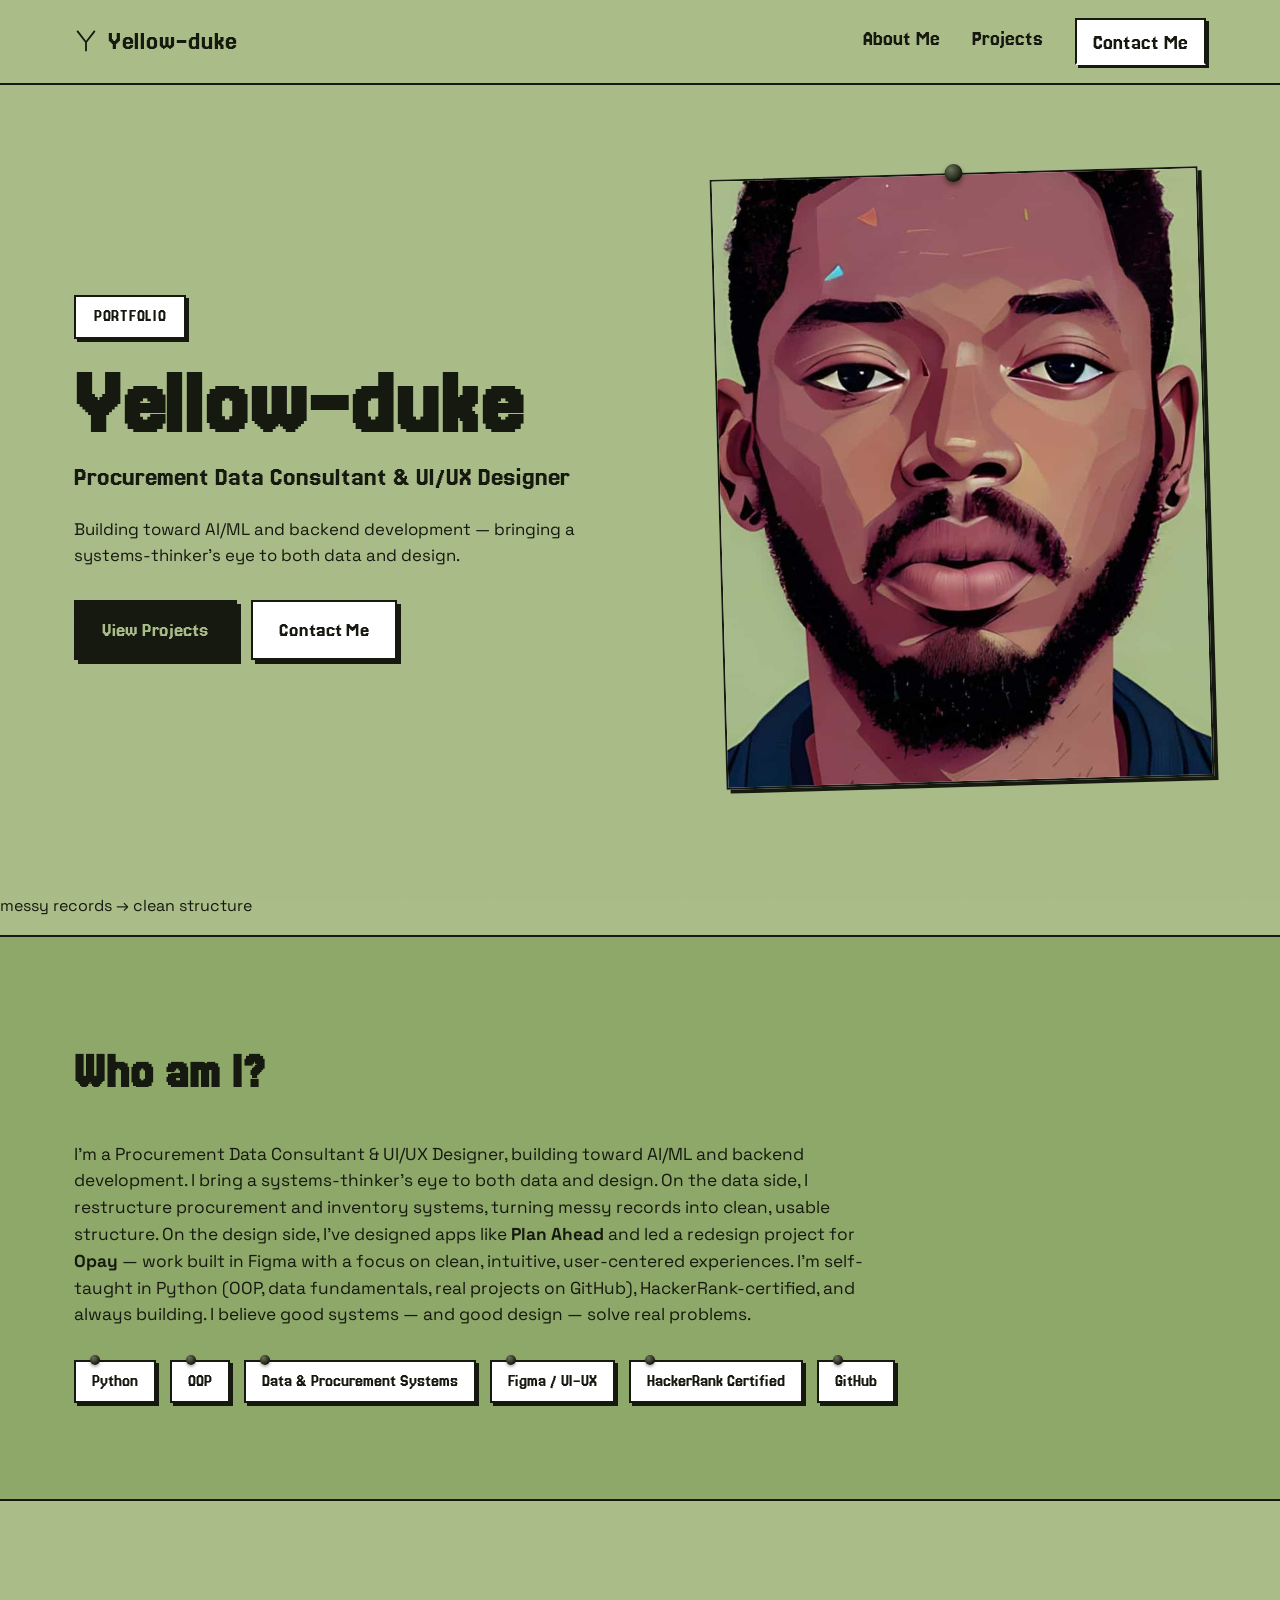
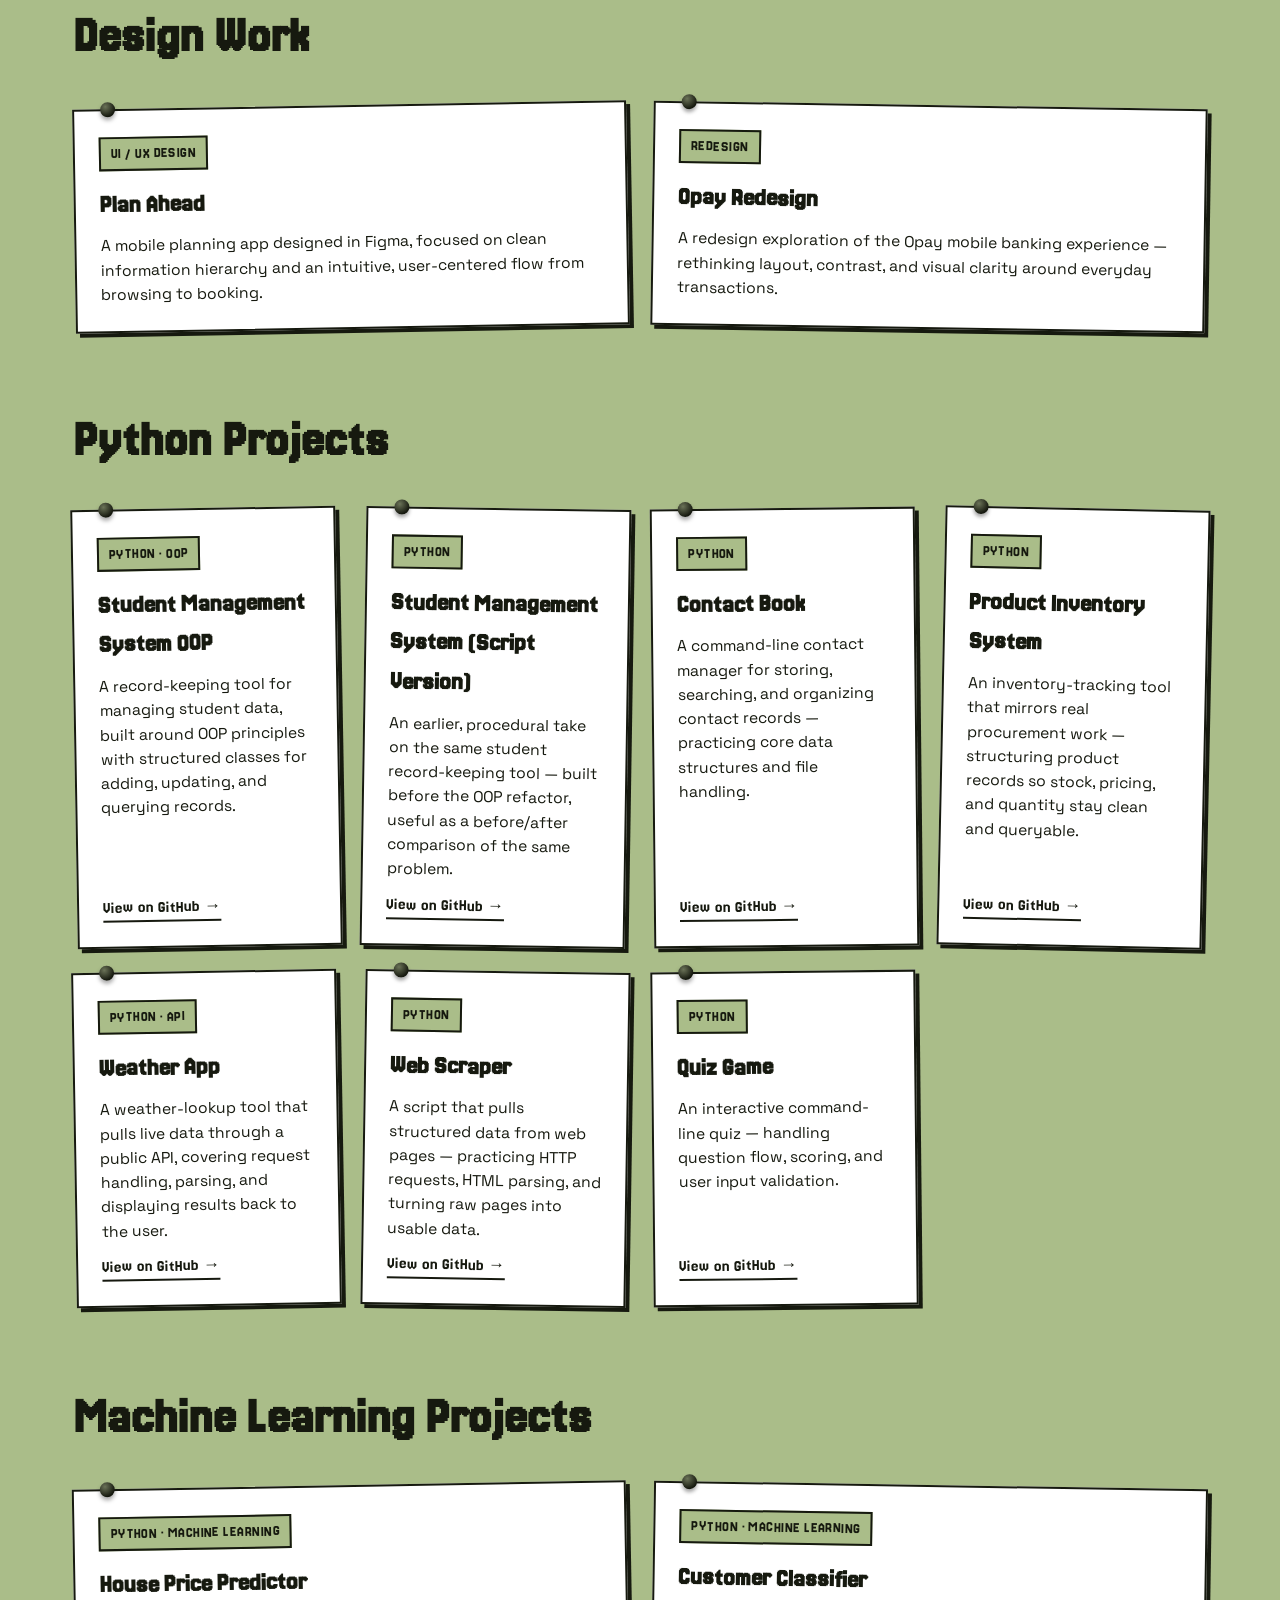
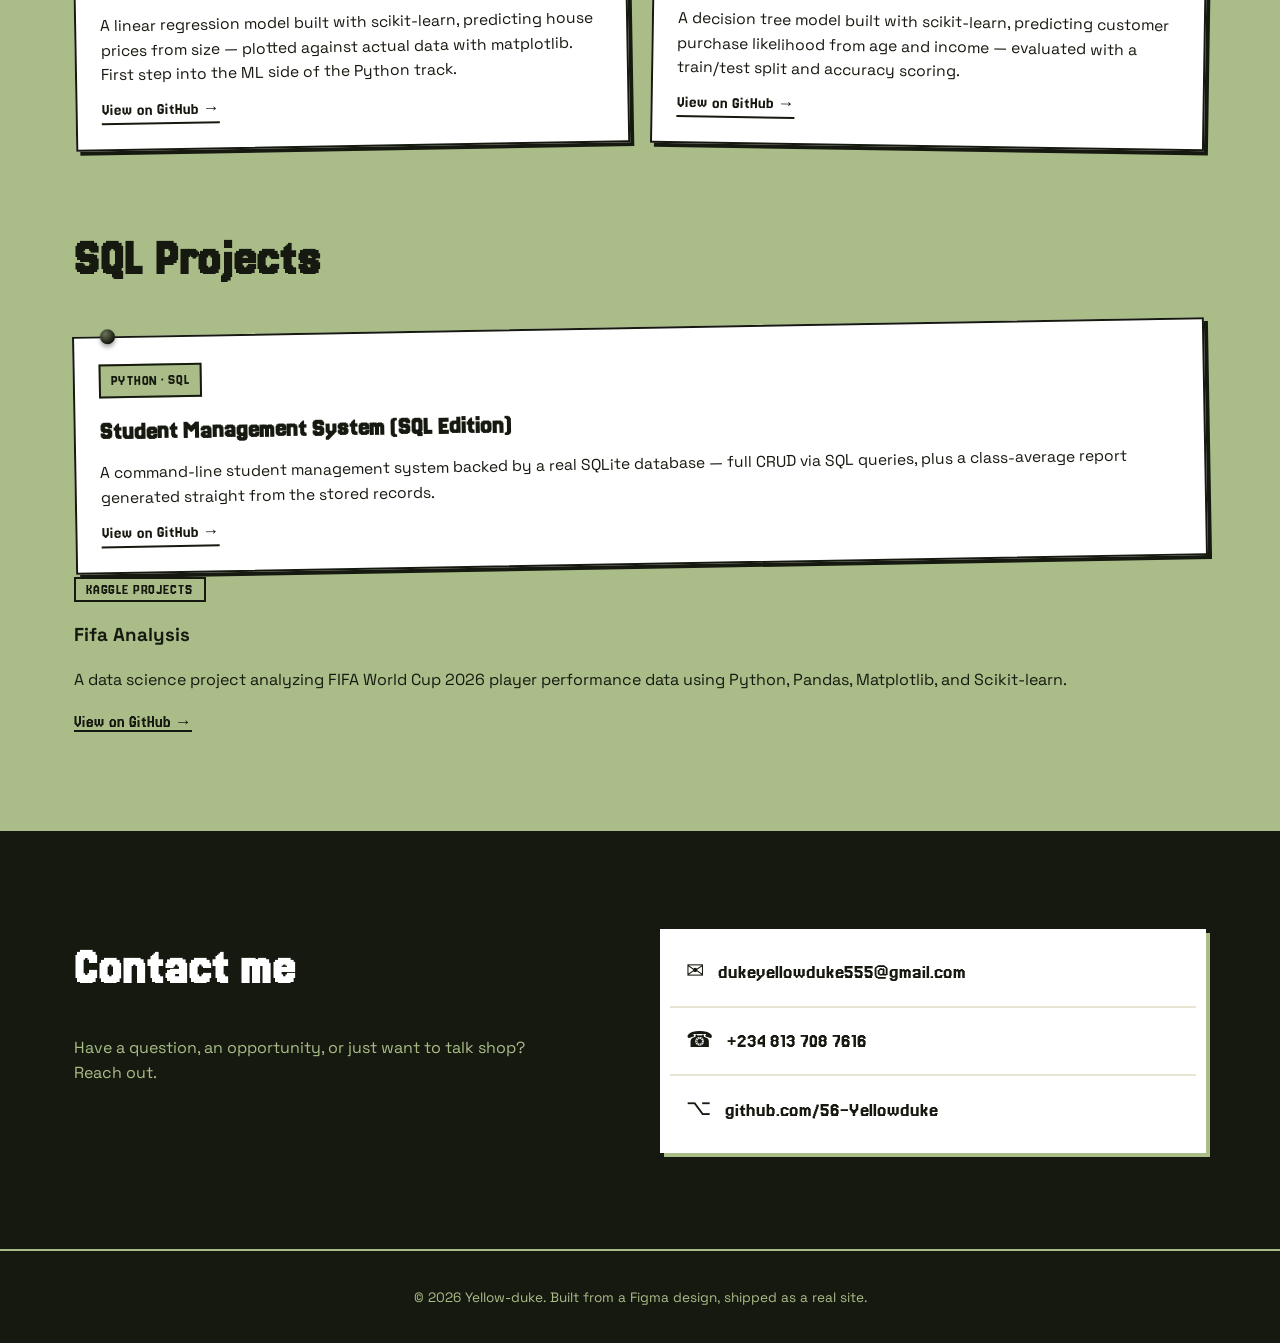
==== commit be2aa874: "Add FIFA Analysis project details to index.html" ====
--- a/index.html
+++ b/index.html
@@ -197,6 +197,11 @@
           <a class="card__link" href="https://github.com/56-Yellowduke/Python-projects/blob/main/Student%20Management%20SQL.py" target="_blank" rel="noopener">View on GitHub →</a>
         </article>
       </div>
+       <span class="card__tag">Kaggle Projects</span>
+          <h3>Fifa Analysis</h3>
+          <p>A data science project analyzing FIFA World Cup 2026 player performance data using Python, Pandas, Matplotlib, and Scikit-learn.</p>
+          <a class="card__link" href="https://https://github.com/56-Yellowduke/Python-projects/blob/main/fifa_analysis.py" target="_blank" rel="noopener">View on GitHub →</a>
+        </article>
     </div>
   </section>
 
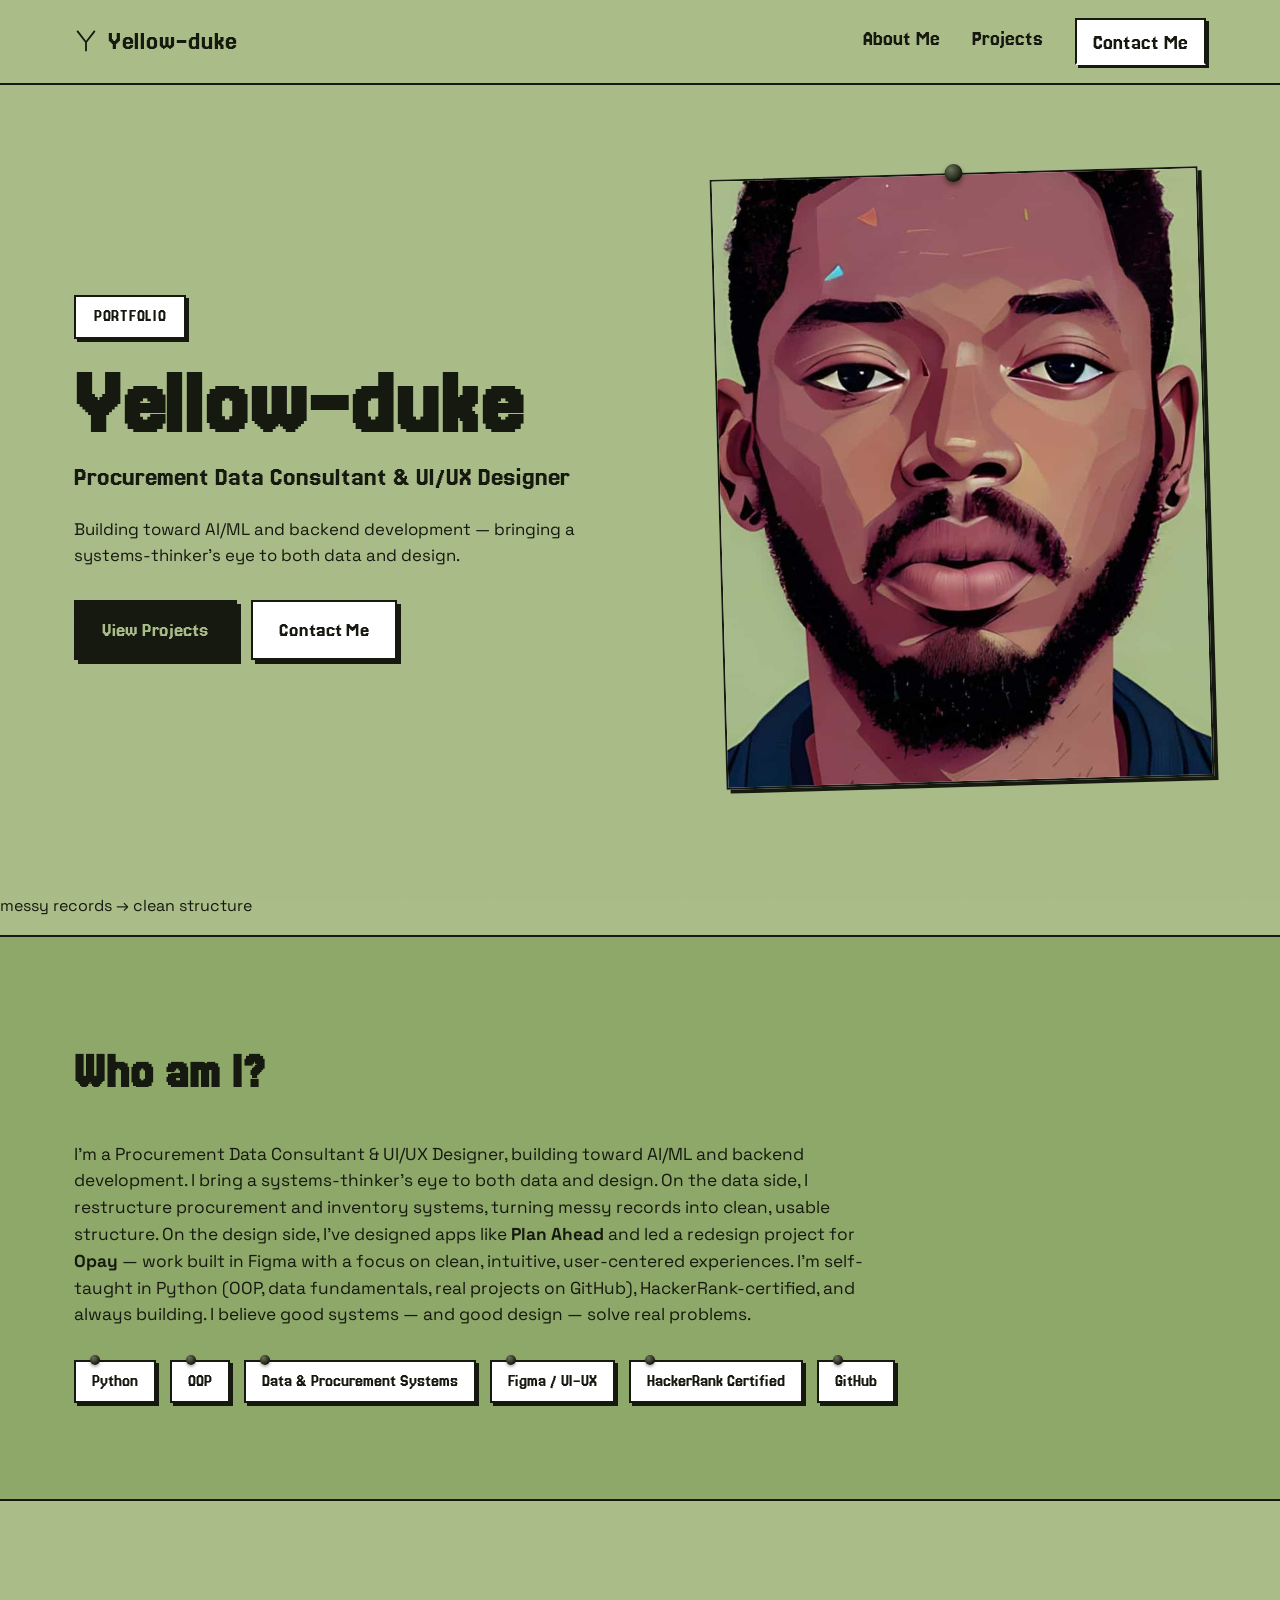
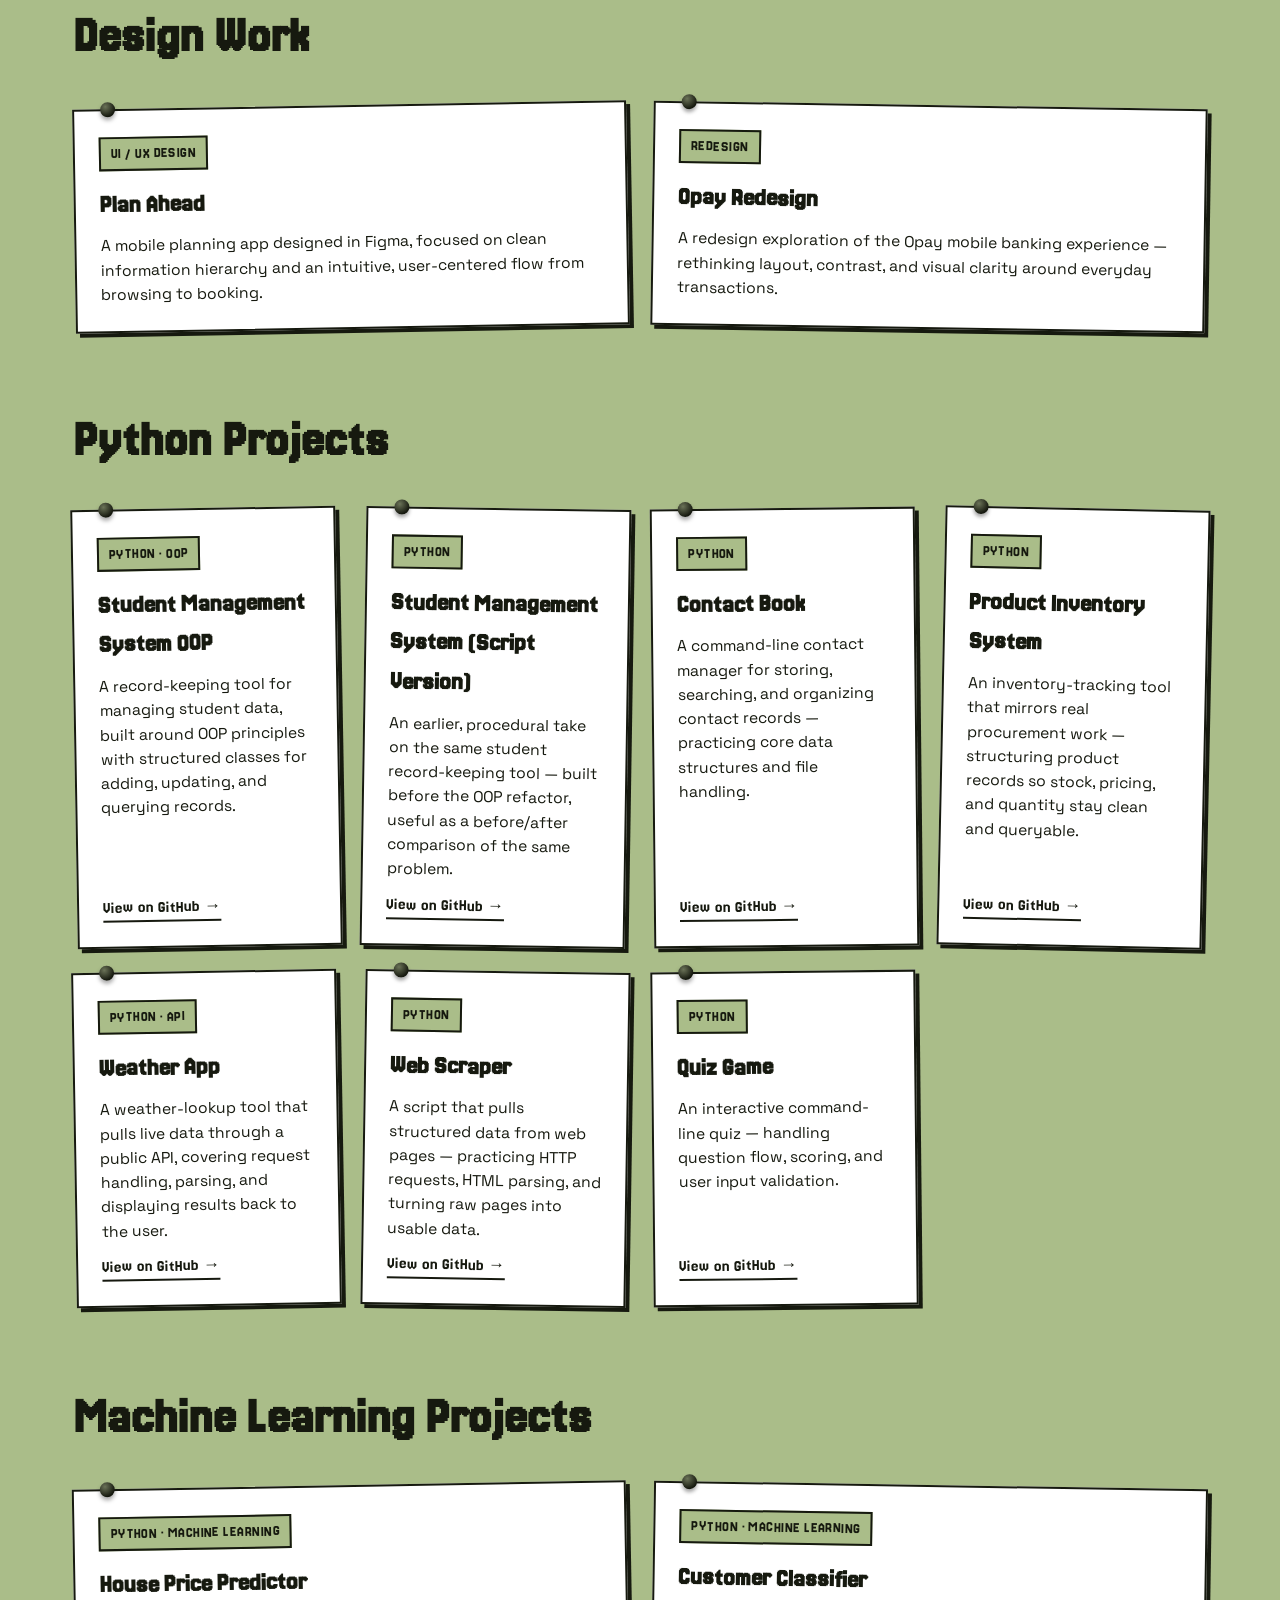
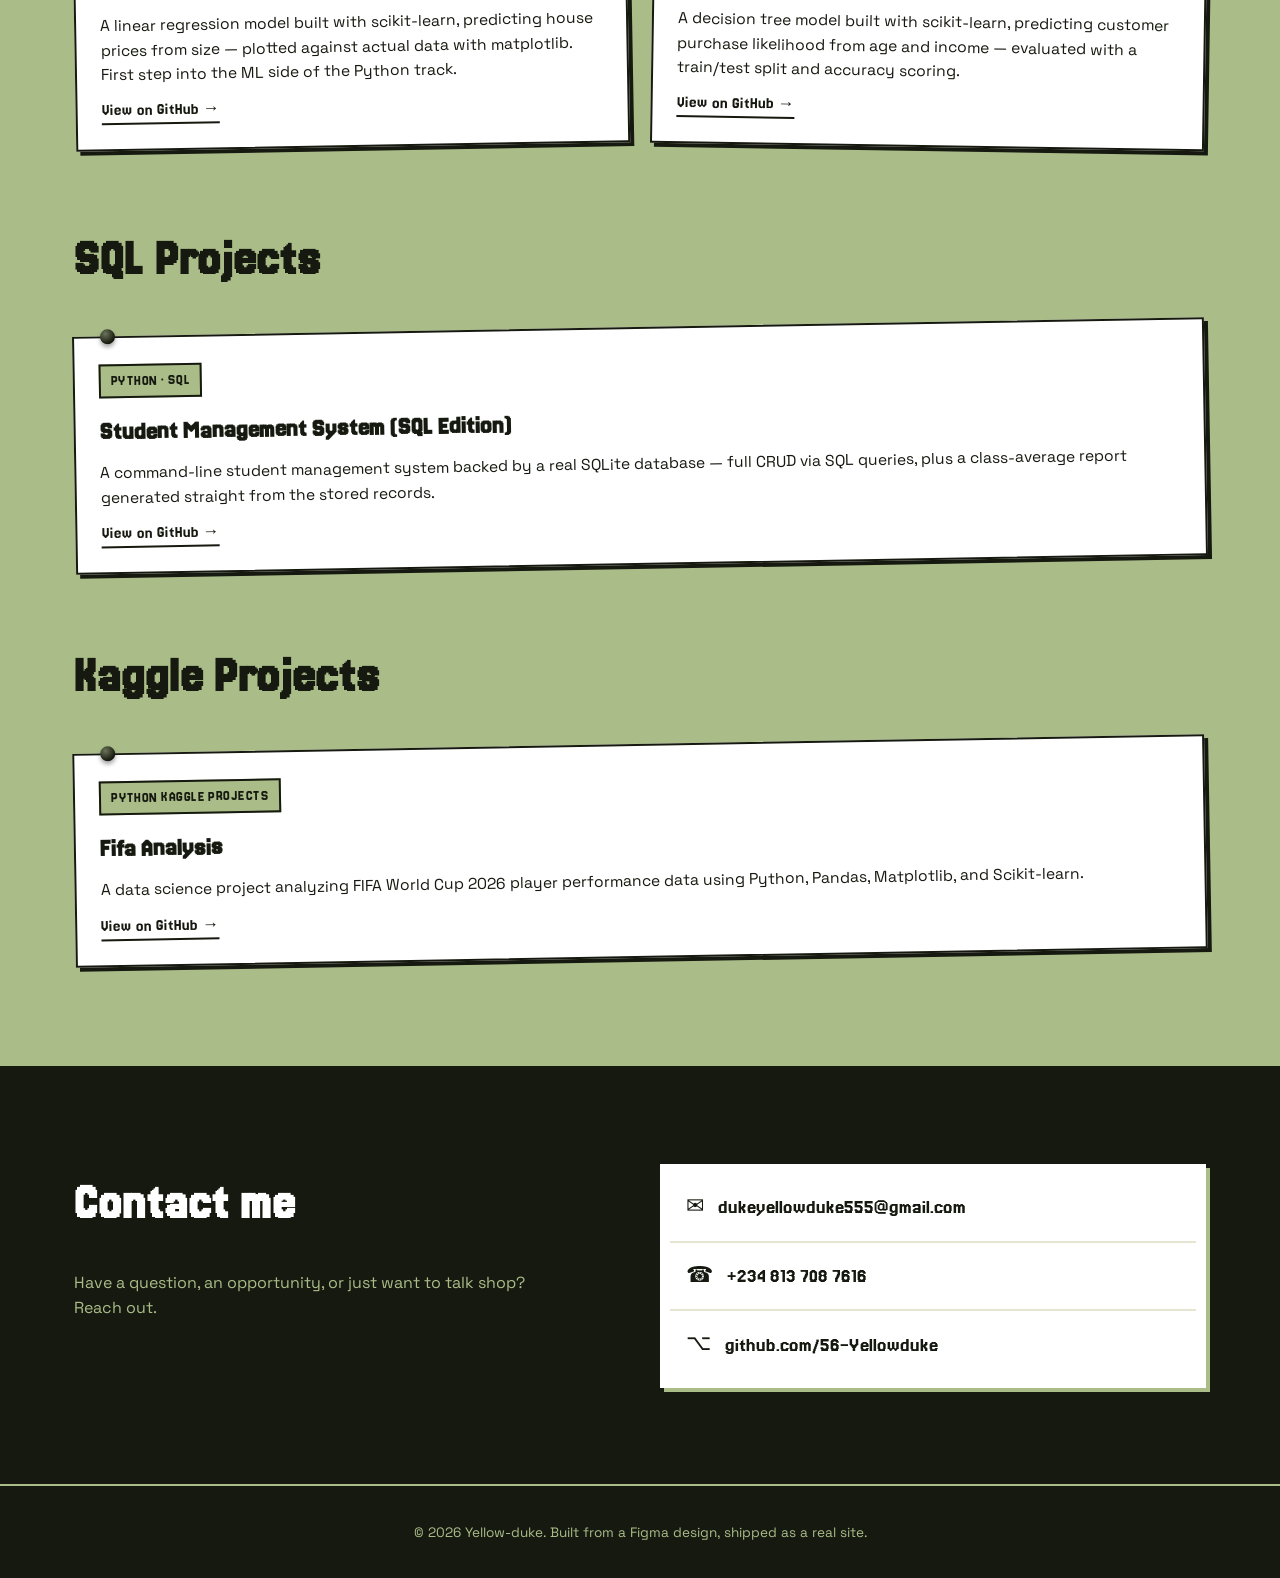
==== commit 5f0e9a12: "Add Kaggle Projects section to index.html" ====
--- a/index.html
+++ b/index.html
@@ -197,11 +197,16 @@
           <a class="card__link" href="https://github.com/56-Yellowduke/Python-projects/blob/main/Student%20Management%20SQL.py" target="_blank" rel="noopener">View on GitHub →</a>
         </article>
       </div>
-       <span class="card__tag">Kaggle Projects</span>
+
+      <h2 class="section__heading reveal" style="--i:0">Kaggle Projects</h2>
+      <div class="card-grid">
+        <article class="card reveal" style="--i:1">
+          <span class="card__tag">Python Kaggle Projects</span>
           <h3>Fifa Analysis</h3>
           <p>A data science project analyzing FIFA World Cup 2026 player performance data using Python, Pandas, Matplotlib, and Scikit-learn.</p>
           <a class="card__link" href="https://https://github.com/56-Yellowduke/Python-projects/blob/main/fifa_analysis.py" target="_blank" rel="noopener">View on GitHub →</a>
         </article>
+      </div> 
     </div>
   </section>
 
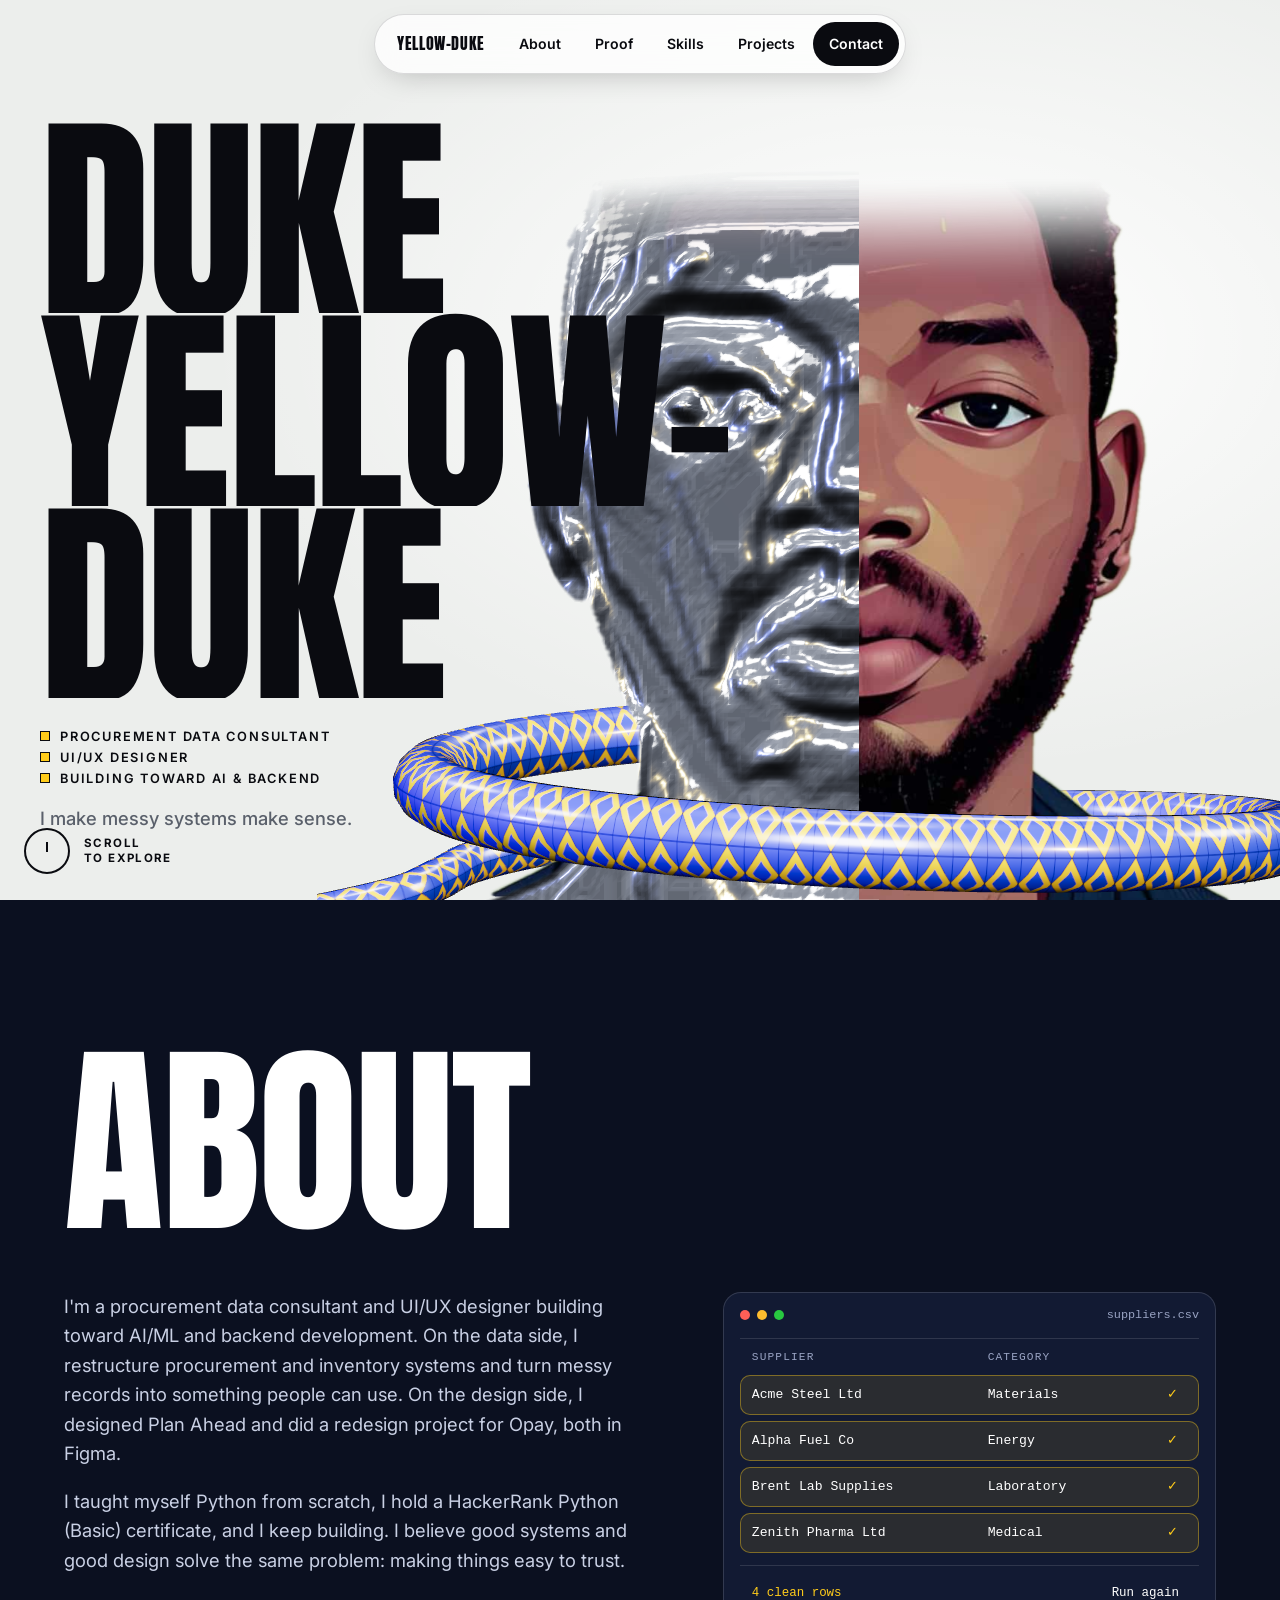
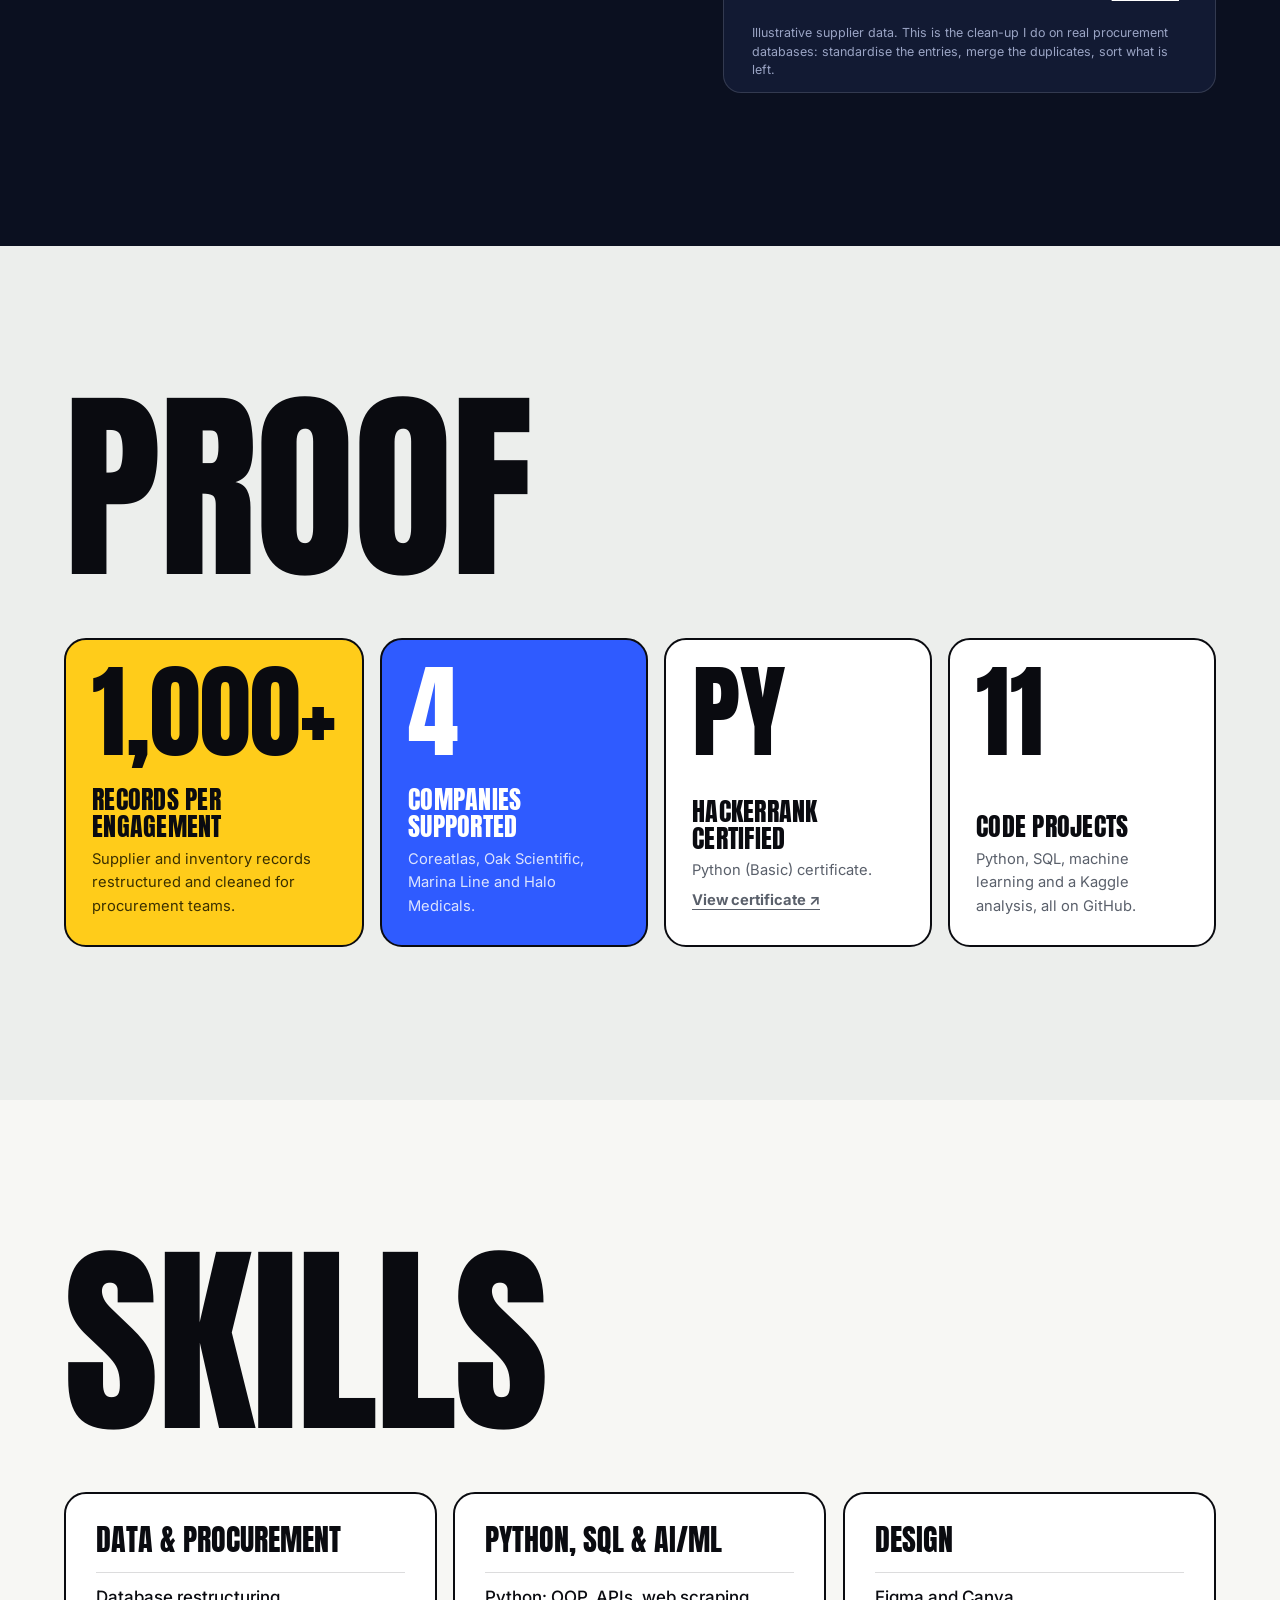
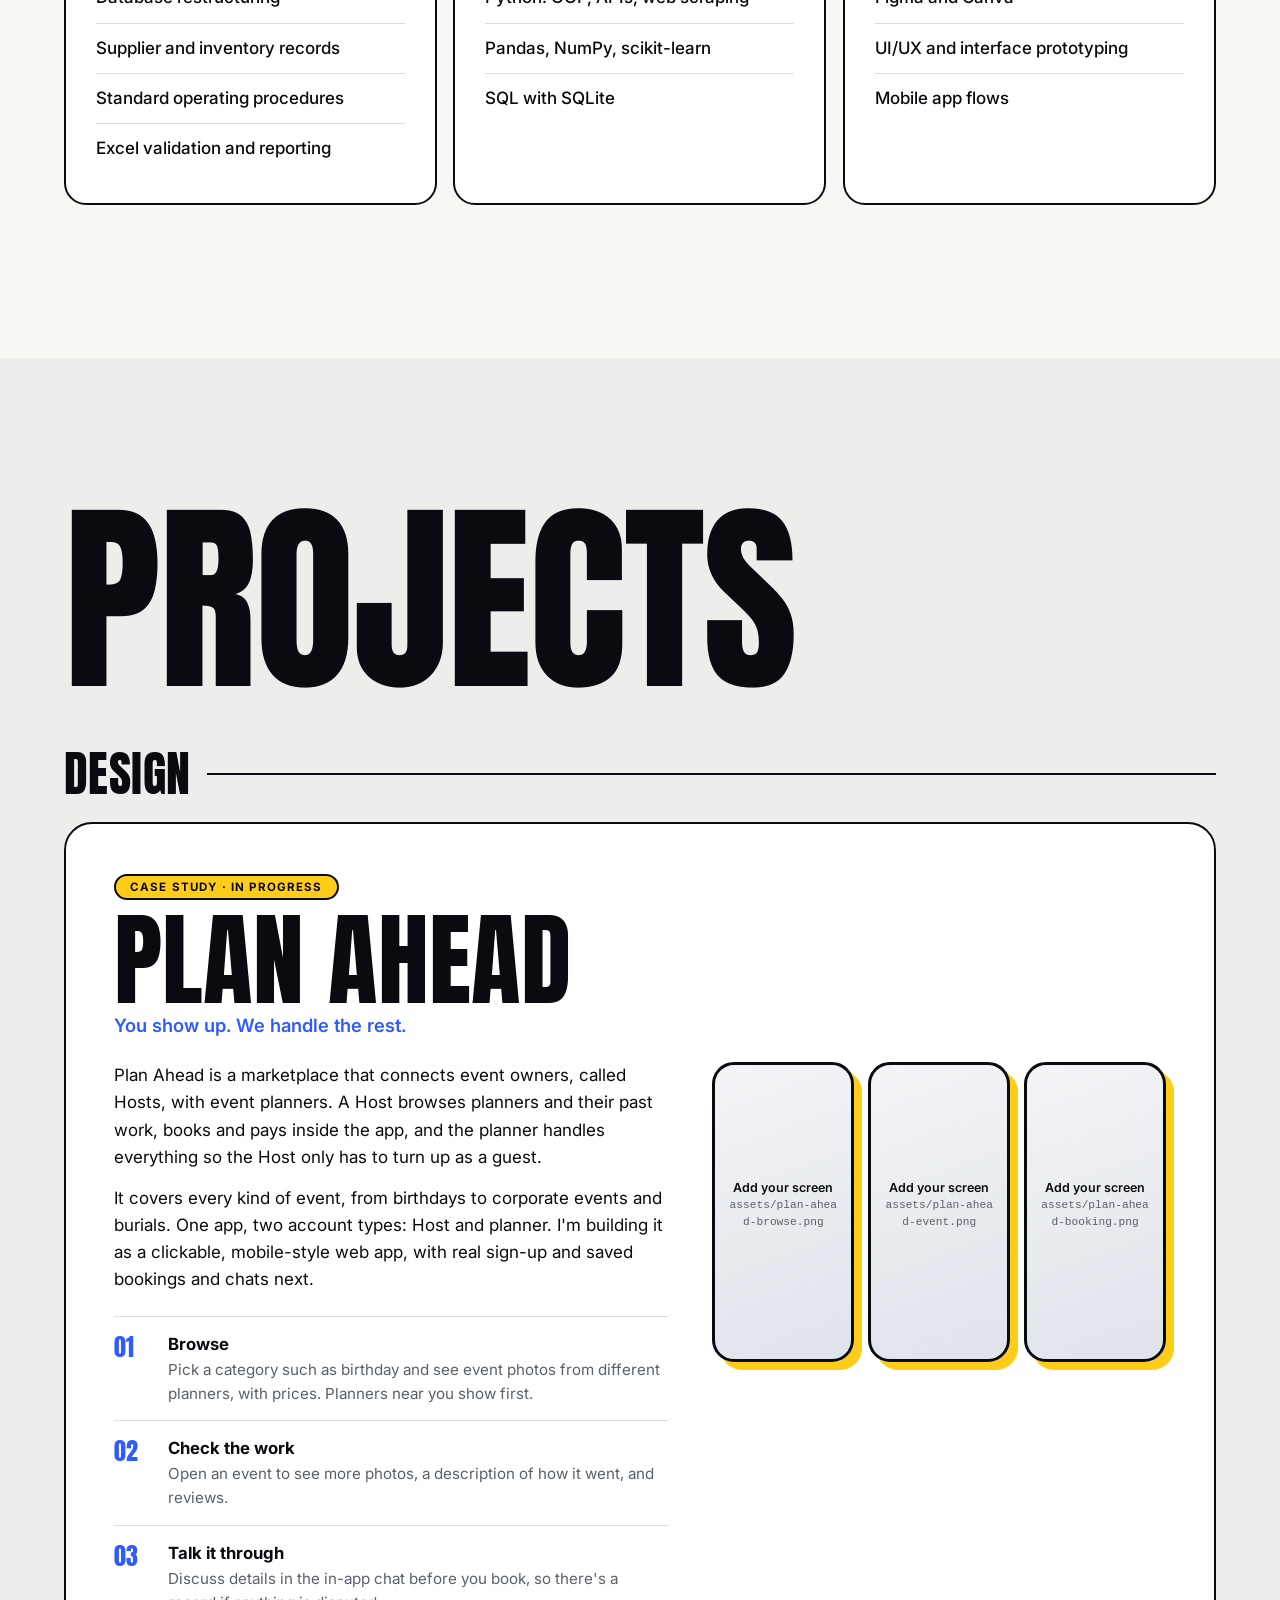
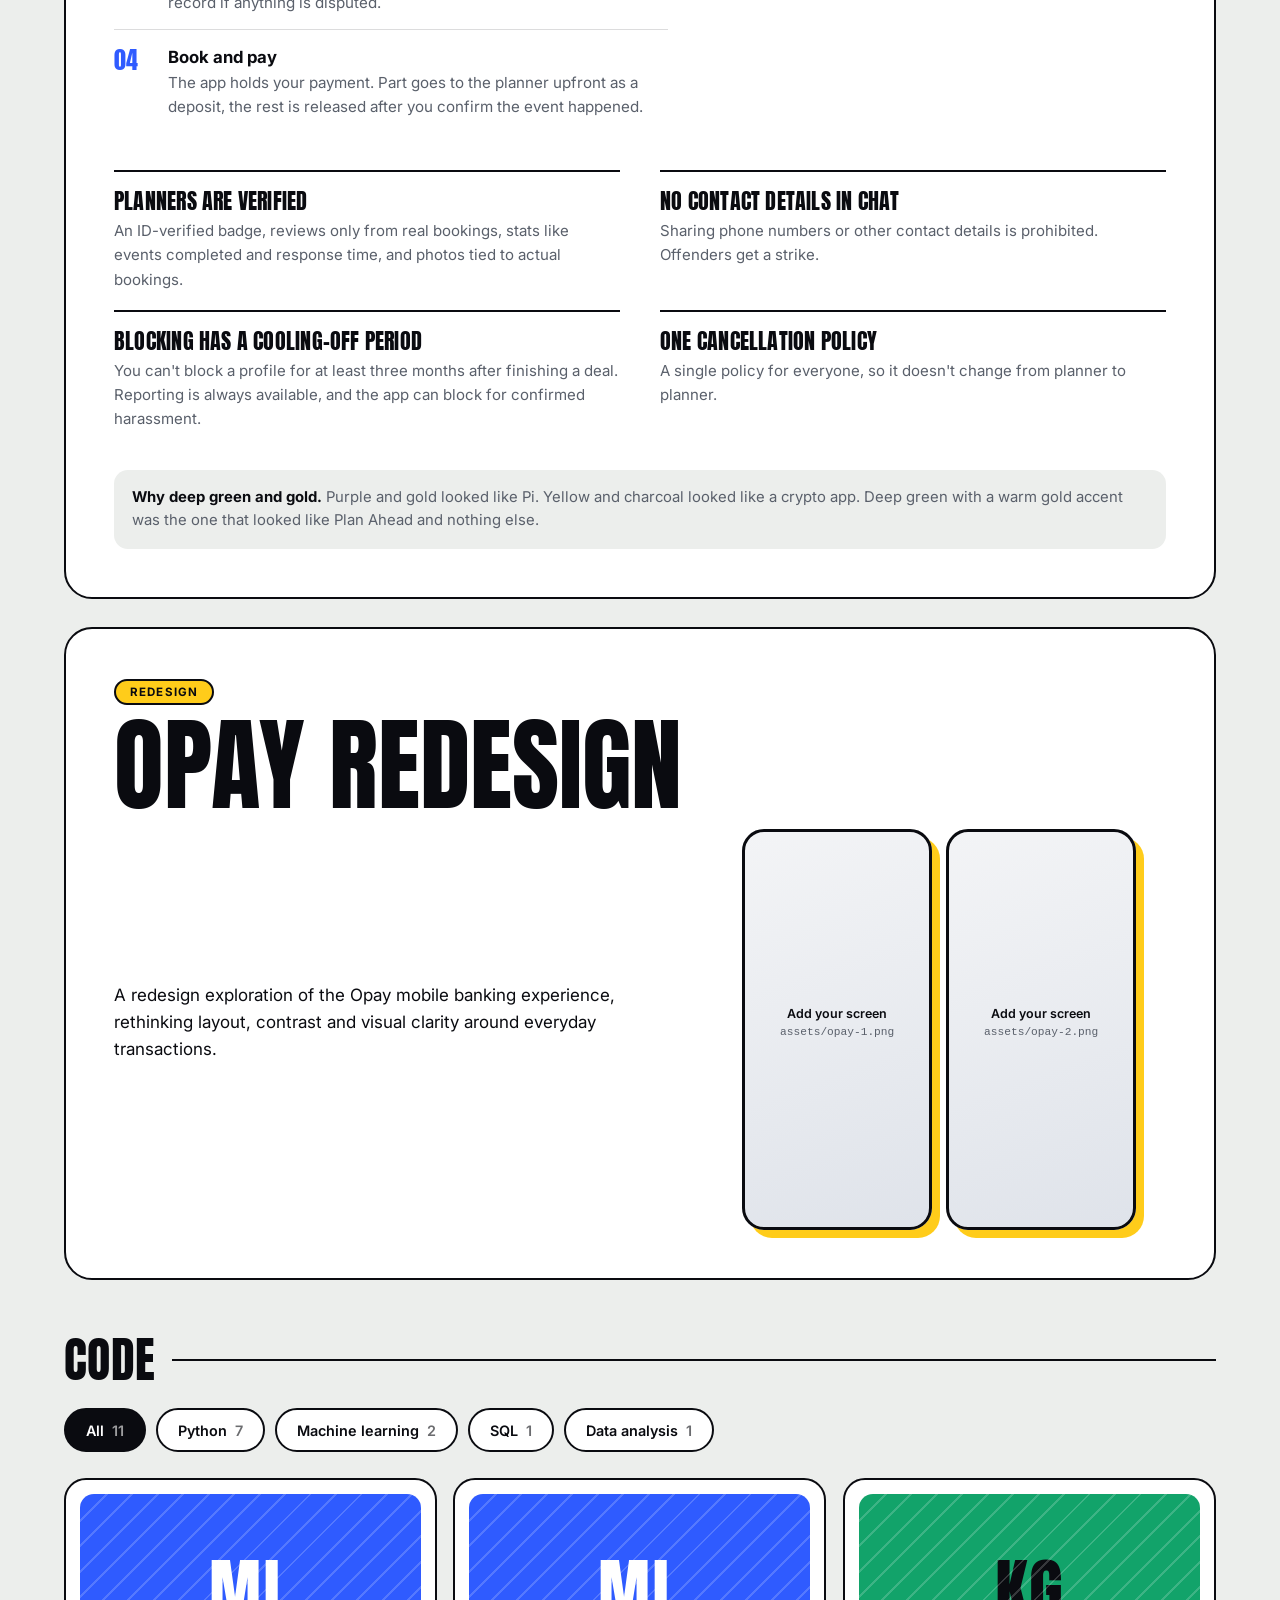
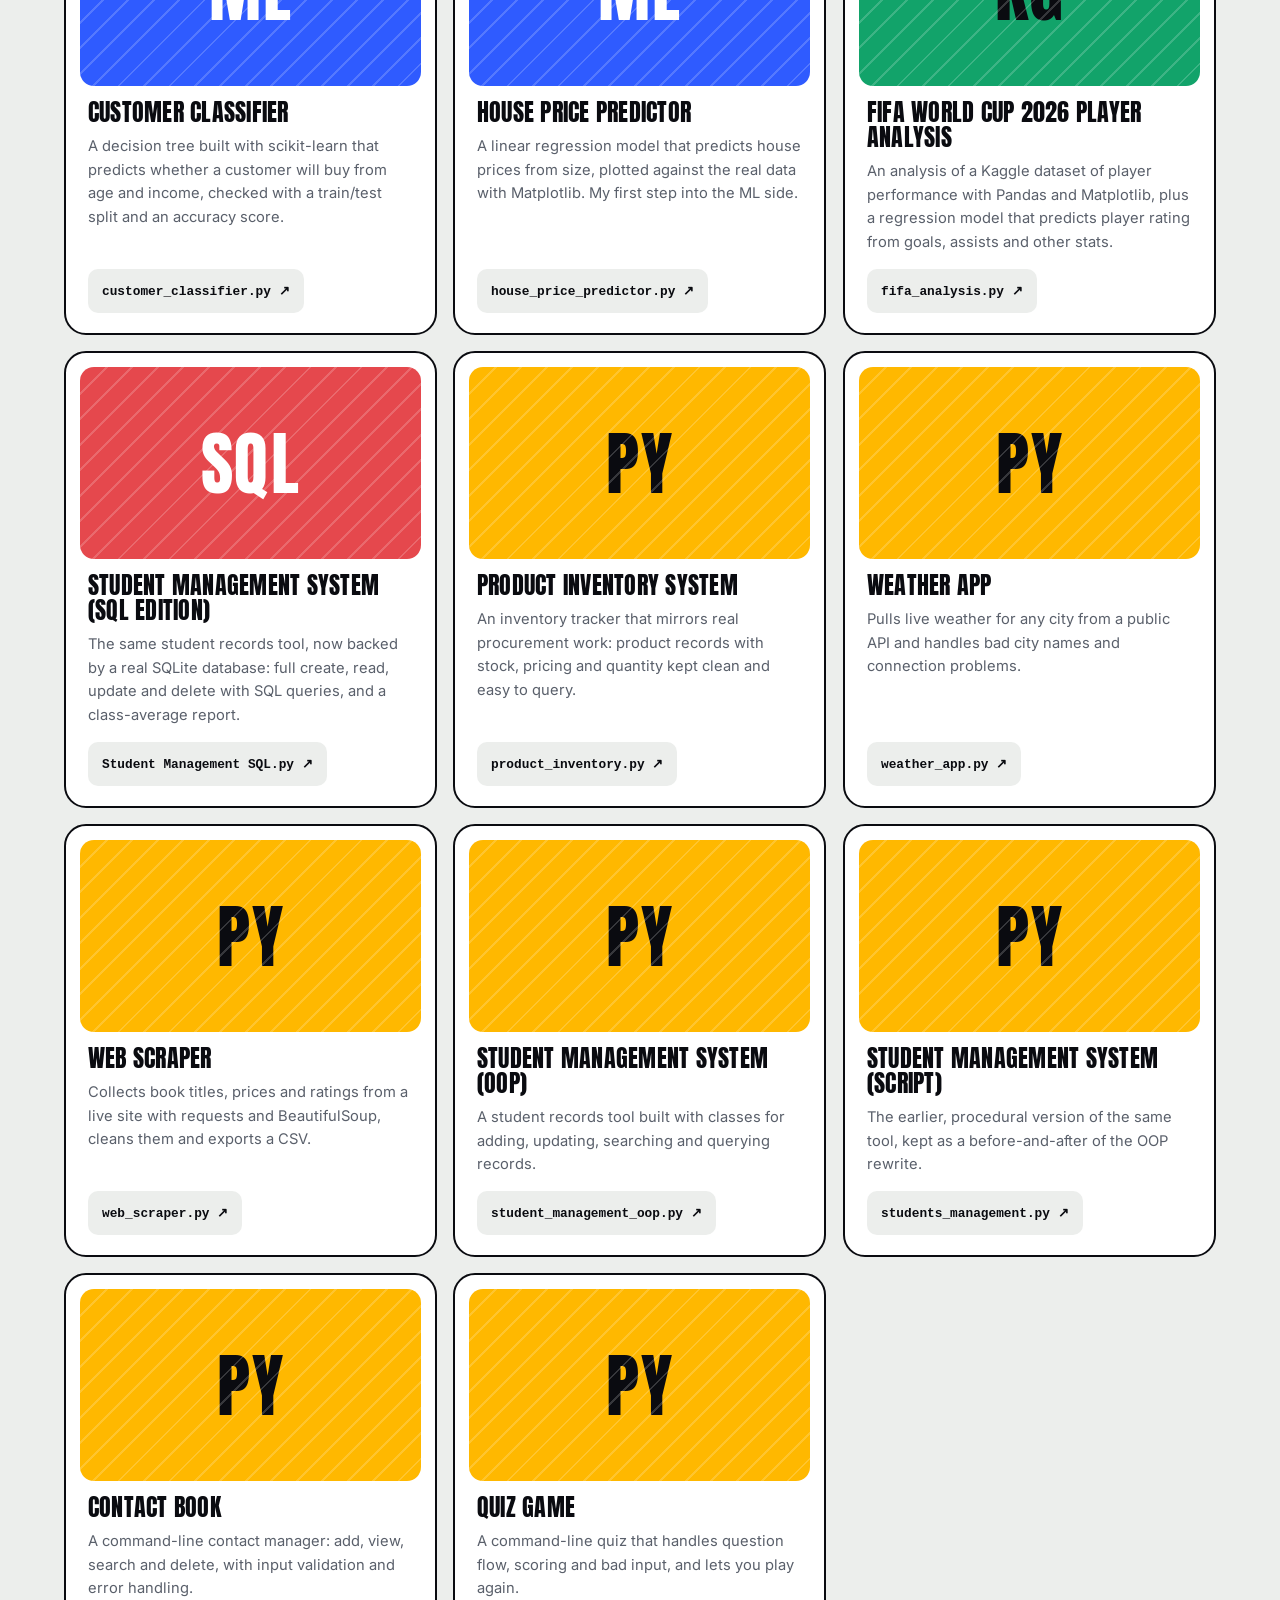
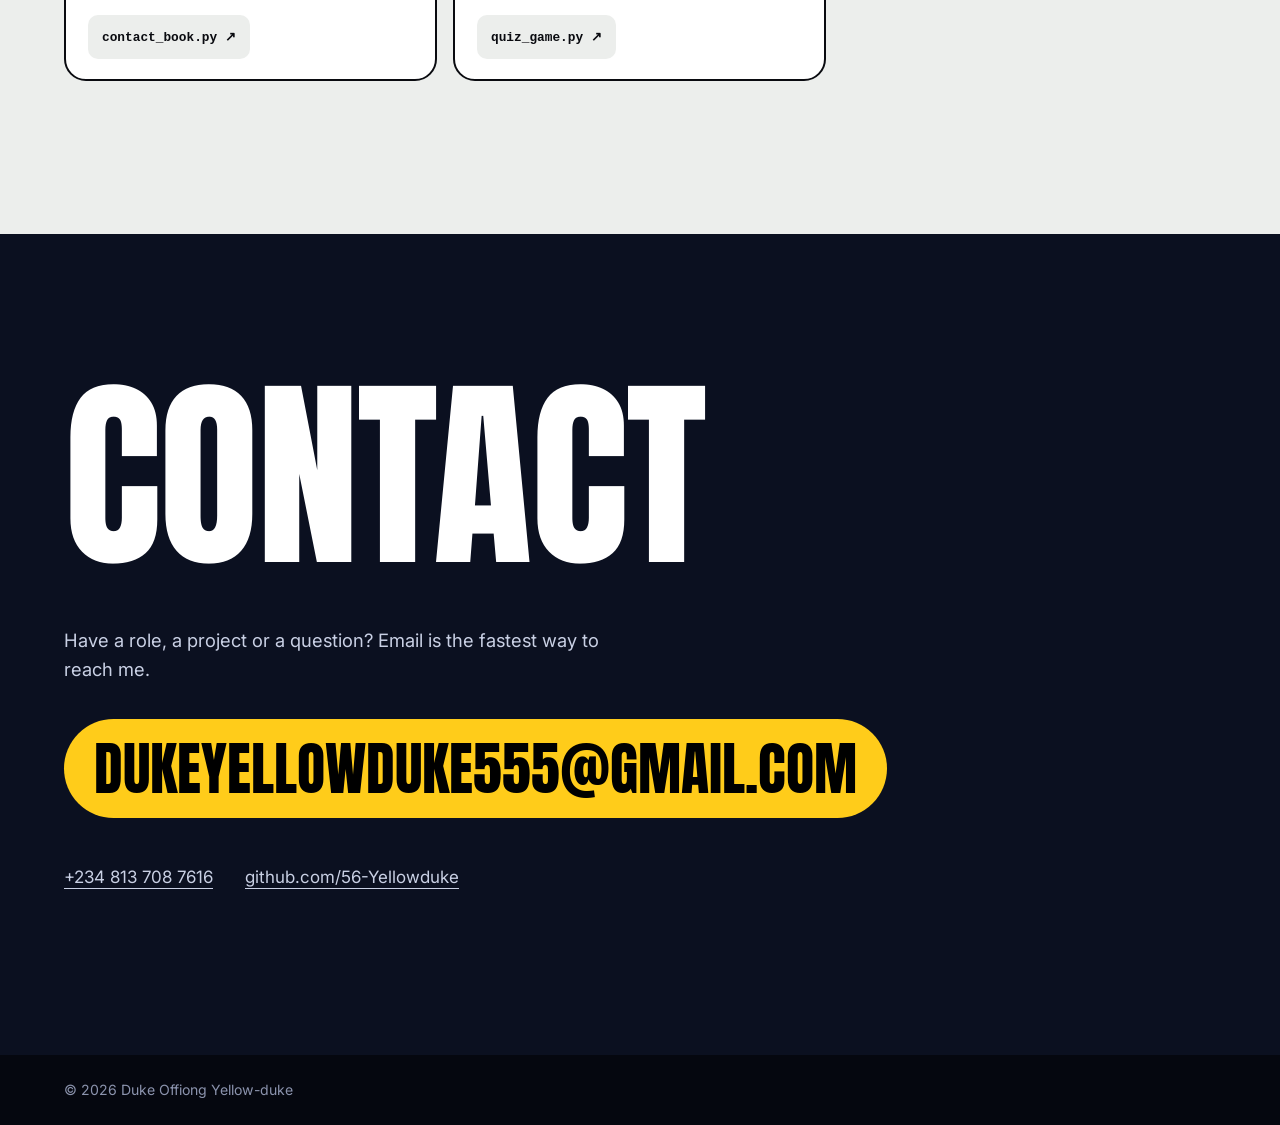
==== commit 59ee6183: "Redesign portfolio: 3D chrome hero, new sections Co-Authored-By: Claude Sonnet 5.5 <noreply@anthropi" ====
--- a/index.html
+++ b/index.html
@@ -3,243 +3,191 @@
 <head>
 <meta charset="UTF-8">
 <meta name="viewport" content="width=device-width, initial-scale=1.0">
-<title>Yellow-duke — Procurement Data Consultant & UI/UX Designer</title>
-<meta name="description" content="Portfolio of Yellow-duke (Duke) — Procurement Data Consultant & UI/UX Designer, building toward AI/ML and backend development.">
+<title>Yellow-duke | Procurement Data Consultant &amp; UI/UX Designer</title>
+<meta name="description" content="Portfolio of Duke Offiong Yellow-duke: procurement data consultant and UI/UX designer in Nigeria, building toward AI/ML and backend development.">
+<meta name="theme-color" content="#eceeec">
 <link rel="preconnect" href="https://fonts.googleapis.com">
 <link rel="preconnect" href="https://fonts.gstatic.com" crossorigin>
-<link href="https://fonts.googleapis.com/css2?family=Jersey+20&family=Space+Grotesk:wght@400;500;600;700&display=swap" rel="stylesheet">
+<link href="https://fonts.googleapis.com/css2?family=Anton&family=Inter:wght@400;500;600;700&display=swap" rel="stylesheet">
 <link rel="stylesheet" href="style.css">
 </head>
 <body>
-
+<div class="progress" id="progress" aria-hidden="true"></div>
 <a class="skip-link" href="#main">Skip to content</a>
 
-<header class="nav" id="top">
-  <div class="nav__inner">
-    <a class="nav__logo" href="#top">
-      <svg class="nav__mark" viewBox="0 0 40 40" aria-hidden="true">
-        <path d="M6 4 L20 22 M20 22 L34 4 M20 22 L20 36" stroke="currentColor" stroke-width="3" fill="none" stroke-linecap="round"/>
-      </svg>
-      Yellow-duke
-    </a>
-    <nav class="nav__links" aria-label="Primary">
-      <a href="#about">About Me</a>
-      <a href="#projects">Projects</a>
-      <a href="#contact" class="nav__cta">Contact Me</a>
-    </nav>
-    <button class="nav__toggle" id="navToggle" aria-label="Open menu" aria-expanded="false">
-      <span></span><span></span><span></span>
-    </button>
-  </div>
-  <nav class="nav__mobile" id="navMobile" aria-label="Mobile">
-    <a href="#about">About Me</a>
+<header class="nav">
+  <nav class="nav__pill" aria-label="Primary">
+    <a href="#top" class="nav__home">Yellow-duke</a>
+    <a href="#about">About</a>
+    <a href="#achievements">Proof</a>
+    <a href="#skills">Skills</a>
     <a href="#projects">Projects</a>
-    <a href="#contact">Contact Me</a>
+    <a href="#contact" class="nav__cta">Contact</a>
   </nav>
+  <button class="nav__toggle" id="navToggle" aria-label="Open menu" aria-expanded="false" aria-controls="navMobile"><span></span><span></span></button>
 </header>
+<nav class="nav__mobile" id="navMobile" aria-label="Mobile">
+  <a href="#about">About</a><a href="#achievements">Proof</a><a href="#skills">Skills</a><a href="#projects">Projects</a><a href="#contact">Contact</a>
+</nav>
 
 <main id="main">
 
-  <!-- HERO -->
-  <section class="hero" id="top">
-    <div class="hero__inner">
-      <div class="hero__text reveal" style="--i:0">
-        <span class="tag">Portfolio</span>
-        <h1 class="hero__title">Yellow-duke</h1>
-        <p class="hero__role">Procurement Data Consultant &amp; UI/UX Designer</p>
-        <p class="hero__sub">Building toward AI/ML and backend development — bringing a systems-thinker's eye to both data and design.</p>
-        <div class="hero__actions">
-          <a href="#projects" class="btn btn--primary">View Projects</a>
-          <a href="#contact" class="btn btn--ghost">Contact Me</a>
+<!-- HERO -->
+<section class="hero" id="top">
+  <div class="hero__name">
+    <h1 id="heroTitle" aria-label="Duke Yellow-duke"><span class="ln"><span>Duke</span></span><span class="ln"><span>Yellow-</span></span><span class="ln"><span>duke</span></span></h1>
+    <ul class="hero__roles">
+      <li>Procurement data consultant</li>
+      <li>UI/UX designer</li>
+      <li>Building toward AI &amp; backend</li>
+    </ul>
+    <p class="hero__line">I make messy systems make sense.</p>
+  </div>
+
+  <div class="hero__stage" id="stage" aria-hidden="false">
+    <div class="figure" id="figure">
+      <img class="figure__base" src="assets/portrait-cutout.png" alt="Illustrated portrait of Duke">
+    </div>
+    <canvas class="gl" id="gl" aria-hidden="true"></canvas>
+    <p class="hero__cap">Real-time 3D: a chrome relief of my portrait and a procedural snake, built with Three.js.</p>
+  </div>
+
+  <a class="hero__scroll" href="#about"><span class="ring"></span><span>Scroll<br>to explore</span></a>
+</section>
+
+<!-- ABOUT -->
+<section class="sec sec--dark" id="about">
+  <div class="wrap">
+    <h2 class="big">About</h2>
+    <div class="about tilt3d">
+      <div class="about__txt">
+        <p>I'm a procurement data consultant and UI/UX designer building toward AI/ML and backend development. On the data side, I restructure procurement and inventory systems and turn messy records into something people can use. On the design side, I designed Plan Ahead and did a redesign project for Opay, both in Figma.</p>
+        <p>I taught myself Python from scratch, I hold a HackerRank Python (Basic) certificate, and I keep building. I believe good systems and good design solve the same problem: making things easy to trust.</p>
+      </div>
+      <div class="ledger" id="ledger" aria-labelledby="ledgerCap">
+        <div class="ledger__bar" aria-hidden="true"><i></i><i></i><i></i><span>suppliers.csv</span></div>
+        <div class="ledger__head" aria-hidden="true"><span>Supplier</span><span>Category</span><span></span></div>
+        <ul class="ledger__body" id="ledgerBody" style="--rows:6"></ul>
+        <div class="ledger__foot"><span id="ledgerStatus" role="status" aria-live="polite">6 rows</span><button type="button" class="link-btn" id="ledgerReplay">Run again</button></div>
+        <p id="ledgerCap" class="ledger__cap">Illustrative supplier data. This is the clean-up I do on real procurement databases: standardise the entries, merge the duplicates, sort what is left.</p>
+      </div>
+    </div>
+  </div>
+</section>
+
+<!-- ACHIEVEMENTS -->
+<section class="sec" id="achievements">
+  <div class="wrap">
+    <h2 class="big">Proof</h2>
+    <div class="tiles">
+      <article class="tile tilt3d tile--y"><b data-count="1000" data-suffix="+">0</b><h3>Records per engagement</h3><p>Supplier and inventory records restructured and cleaned for procurement teams.</p></article>
+      <article class="tile tilt3d tile--b"><b data-count="4">0</b><h3>Companies supported</h3><p>Coreatlas, Oak Scientific, Marina Line and Halo Medicals.</p></article>
+      <article class="tile tilt3d"><b>PY</b><h3>HackerRank certified</h3><p>Python (Basic) certificate. <a href="https://www.hackerrank.com/certificates/d0015caa7acc" target="_blank" rel="noopener">View certificate ↗</a></p></article>
+      <article class="tile tilt3d"><b data-count="11">0</b><h3>Code projects</h3><p>Python, SQL, machine learning and a Kaggle analysis, all on GitHub.</p></article>
+    </div>
+  </div>
+</section>
+
+<!-- SKILLS -->
+<section class="sec sec--paper" id="skills">
+  <div class="wrap">
+    <h2 class="big">Skills</h2>
+    <div class="skills">
+      <div class="sk tilt3d"><h3>Data &amp; procurement</h3><ul><li>Database restructuring</li><li>Supplier and inventory records</li><li>Standard operating procedures</li><li>Excel validation and reporting</li></ul></div>
+      <div class="sk tilt3d"><h3>Python, SQL &amp; AI/ML</h3><ul><li>Python: OOP, APIs, web scraping</li><li>Pandas, NumPy, scikit-learn</li><li>SQL with SQLite</li></ul></div>
+      <div class="sk tilt3d"><h3>Design</h3><ul><li>Figma and Canva</li><li>UI/UX and interface prototyping</li><li>Mobile app flows</li></ul></div>
+    </div>
+  </div>
+</section>
+
+<!-- PROJECTS -->
+<section class="sec" id="projects">
+  <div class="wrap">
+    <h2 class="big">Projects</h2>
+
+    <h3 class="group">Design</h3>
+    <article class="feature tilt3d" id="plan-ahead">
+      <div class="feature__head">
+        <span class="badge">Case study · In progress</span>
+        <h3>Plan Ahead</h3>
+        <p class="feature__tag">You show up. We handle the rest.</p>
+      </div>
+      <div class="feature__body">
+        <div>
+          <p>Plan Ahead is a marketplace that connects event owners, called Hosts, with event planners. A Host browses planners and their past work, books and pays inside the app, and the planner handles everything so the Host only has to turn up as a guest.</p>
+          <p>It covers every kind of event, from birthdays to corporate events and burials. One app, two account types: Host and planner. I'm building it as a clickable, mobile-style web app, with real sign-up and saved bookings and chats next.</p>
+          <ol class="steps">
+            <li><b>Browse</b> Pick a category such as birthday and see event photos from different planners, with prices. Planners near you show first.</li>
+            <li><b>Check the work</b> Open an event to see more photos, a description of how it went, and reviews.</li>
+            <li><b>Talk it through</b> Discuss details in the in-app chat before you book, so there's a record if anything is disputed.</li>
+            <li><b>Book and pay</b> The app holds your payment. Part goes to the planner upfront as a deposit, the rest is released after you confirm the event happened.</li>
+          </ol>
+        </div>
+        <div class="phones">
+          <figure class="phone"><div class="phone__screen"><img src="assets/plan-ahead-browse.png" alt="Plan Ahead screen: browsing event photos and prices from different planners" onerror="this.parentElement.classList.add('is-empty')"><p class="phone__empty">Add your screen<br><code>assets/plan-ahead-browse.png</code></p></div></figure>
+          <figure class="phone"><div class="phone__screen"><img src="assets/plan-ahead-event.png" alt="Plan Ahead screen: an event page with photos, a description and reviews" onerror="this.parentElement.classList.add('is-empty')"><p class="phone__empty">Add your screen<br><code>assets/plan-ahead-event.png</code></p></div></figure>
+          <figure class="phone"><div class="phone__screen"><img src="assets/plan-ahead-booking.png" alt="Plan Ahead screen: in-app chat and booking with a planner" onerror="this.parentElement.classList.add('is-empty')"><p class="phone__empty">Add your screen<br><code>assets/plan-ahead-booking.png</code></p></div></figure>
         </div>
       </div>
-      <div class="hero__portrait reveal" style="--i:1">
-        <img src="assets/portrait.png" alt="Portrait of Duke" onerror="this.closest('.hero__portrait').classList.add('portrait--empty')">
-        <div class="portrait__placeholder">
-          <p>Add your portrait</p>
-          <span>assets/portrait.png</span>
+      <dl class="rules">
+        <div><dt>Planners are verified</dt><dd>An ID-verified badge, reviews only from real bookings, stats like events completed and response time, and photos tied to actual bookings.</dd></div>
+        <div><dt>No contact details in chat</dt><dd>Sharing phone numbers or other contact details is prohibited. Offenders get a strike.</dd></div>
+        <div><dt>Blocking has a cooling-off period</dt><dd>You can't block a profile for at least three months after finishing a deal. Reporting is always available, and the app can block for confirmed harassment.</dd></div>
+        <div><dt>One cancellation policy</dt><dd>A single policy for everyone, so it doesn't change from planner to planner.</dd></div>
+      </dl>
+      <p class="why"><b>Why deep green and gold.</b> Purple and gold looked like Pi. Yellow and charcoal looked like a crypto app. Deep green with a warm gold accent was the one that looked like Plan Ahead and nothing else.</p>
+    </article>
+
+    <article class="feature feature--sm tilt3d">
+      <div class="feature__head"><span class="badge">Redesign</span><h3>Opay redesign</h3></div>
+      <div class="feature__body feature__body--sm">
+        <p>A redesign exploration of the Opay mobile banking experience, rethinking layout, contrast and visual clarity around everyday transactions.</p>
+        <div class="phones phones--two">
+          <figure class="phone"><div class="phone__screen"><img src="assets/opay-1.png" alt="Opay redesign screen" onerror="this.parentElement.classList.add('is-empty')"><p class="phone__empty">Add your screen<br><code>assets/opay-1.png</code></p></div></figure>
+          <figure class="phone"><div class="phone__screen"><img src="assets/opay-2.png" alt="Opay redesign screen" onerror="this.parentElement.classList.add('is-empty')"><p class="phone__empty">Add your screen<br><code>assets/opay-2.png</code></p></div></figure>
         </div>
       </div>
+    </article>
+
+    <h3 class="group">Code</h3>
+    <div class="filters" role="group" aria-label="Filter code projects">
+      <button type="button" class="chip" data-filter="all" aria-pressed="true">All <em></em></button>
+      <button type="button" class="chip" data-filter="python" aria-pressed="false">Python <em></em></button>
+      <button type="button" class="chip" data-filter="ml" aria-pressed="false">Machine learning <em></em></button>
+      <button type="button" class="chip" data-filter="sql" aria-pressed="false">SQL <em></em></button>
+      <button type="button" class="chip" data-filter="analysis" aria-pressed="false">Data analysis <em></em></button>
     </div>
-    <div class="sort-strip" aria-hidden="true">
-      <span class="sort-block" style="--j:0; --sr:-16deg; --sx:-22px; --sy:14px;"></span>
-      <span class="sort-block" style="--j:1; --sr:11deg; --sx:16px; --sy:-10px;"></span>
-      <span class="sort-block sort-block--key" style="--j:2; --sr:-9deg; --sx:-12px; --sy:18px;"></span>
-      <span class="sort-block" style="--j:3; --sr:14deg; --sx:20px; --sy:-6px;"></span>
-      <span class="sort-block" style="--j:4; --sr:-13deg; --sx:-18px; --sy:-14px;"></span>
-      <span class="sort-block sort-block--key" style="--j:5; --sr:10deg; --sx:14px; --sy:12px;"></span>
-      <span class="sort-block" style="--j:6; --sr:-11deg; --sx:-10px; --sy:-8px;"></span>
-      <span class="sort-block" style="--j:7; --sr:15deg; --sx:24px; --sy:10px;"></span>
-    </div>
-    <p class="sort-caption">messy records → clean structure</p>
-  </section>
+    <ul class="pgrid" id="pgrid">
+      <li class="card tilt3d" data-cat="ml" style="--a:#2f5bff"><div class="card__art" aria-hidden="true">ML</div><h4>Customer Classifier</h4><p>A decision tree built with scikit-learn that predicts whether a customer will buy from age and income, checked with a train/test split and an accuracy score.</p><a href="https://github.com/56-Yellowduke/Python-projects/blob/main/customer_classifier.py" target="_blank" rel="noopener" aria-label="View Customer Classifier on GitHub">customer_classifier.py ↗</a></li>
+      <li class="card tilt3d" data-cat="ml" style="--a:#2f5bff"><div class="card__art" aria-hidden="true">ML</div><h4>House Price Predictor</h4><p>A linear regression model that predicts house prices from size, plotted against the real data with Matplotlib. My first step into the ML side.</p><a href="https://github.com/56-Yellowduke/Python-projects/blob/main/house_price_predictor.py" target="_blank" rel="noopener" aria-label="View House Price Predictor on GitHub">house_price_predictor.py ↗</a></li>
+      <li class="card tilt3d" data-cat="analysis" style="--a:#12a36a"><div class="card__art" aria-hidden="true">KG</div><h4>FIFA World Cup 2026 Player Analysis</h4><p>An analysis of a Kaggle dataset of player performance with Pandas and Matplotlib, plus a regression model that predicts player rating from goals, assists and other stats.</p><a href="https://github.com/56-Yellowduke/Python-projects/blob/main/fifa_analysis.py" target="_blank" rel="noopener" aria-label="View FIFA analysis on GitHub">fifa_analysis.py ↗</a></li>
+      <li class="card tilt3d" data-cat="sql" style="--a:#e5484d"><div class="card__art" aria-hidden="true">SQL</div><h4>Student Management System (SQL edition)</h4><p>The same student records tool, now backed by a real SQLite database: full create, read, update and delete with SQL queries, and a class-average report.</p><a href="https://github.com/56-Yellowduke/Python-projects/blob/main/Student%20Management%20SQL.py" target="_blank" rel="noopener" aria-label="View Student Management SQL edition on GitHub">Student Management SQL.py ↗</a></li>
+      <li class="card tilt3d" data-cat="python" style="--a:#ffb800"><div class="card__art" aria-hidden="true">PY</div><h4>Product Inventory System</h4><p>An inventory tracker that mirrors real procurement work: product records with stock, pricing and quantity kept clean and easy to query.</p><a href="https://github.com/56-Yellowduke/Python-projects/blob/main/product_inventory.py" target="_blank" rel="noopener" aria-label="View Product Inventory System on GitHub">product_inventory.py ↗</a></li>
+      <li class="card tilt3d" data-cat="python" style="--a:#ffb800"><div class="card__art" aria-hidden="true">PY</div><h4>Weather App</h4><p>Pulls live weather for any city from a public API and handles bad city names and connection problems.</p><a href="https://github.com/56-Yellowduke/Python-projects/blob/main/weather_app.py" target="_blank" rel="noopener" aria-label="View Weather App on GitHub">weather_app.py ↗</a></li>
+      <li class="card tilt3d" data-cat="python" style="--a:#ffb800"><div class="card__art" aria-hidden="true">PY</div><h4>Web Scraper</h4><p>Collects book titles, prices and ratings from a live site with requests and BeautifulSoup, cleans them and exports a CSV.</p><a href="https://github.com/56-Yellowduke/Python-projects/blob/main/web_scraper.py" target="_blank" rel="noopener" aria-label="View Web Scraper on GitHub">web_scraper.py ↗</a></li>
+      <li class="card tilt3d" data-cat="python" style="--a:#ffb800"><div class="card__art" aria-hidden="true">PY</div><h4>Student Management System (OOP)</h4><p>A student records tool built with classes for adding, updating, searching and querying records.</p><a href="https://github.com/56-Yellowduke/Python-projects/blob/main/student_management_oop.py" target="_blank" rel="noopener" aria-label="View Student Management System OOP on GitHub">student_management_oop.py ↗</a></li>
+      <li class="card tilt3d" data-cat="python" style="--a:#ffb800"><div class="card__art" aria-hidden="true">PY</div><h4>Student Management System (script)</h4><p>The earlier, procedural version of the same tool, kept as a before-and-after of the OOP rewrite.</p><a href="https://github.com/56-Yellowduke/Python-projects/blob/main/students_management.py" target="_blank" rel="noopener" aria-label="View Student Management System script version on GitHub">students_management.py ↗</a></li>
+      <li class="card tilt3d" data-cat="python" style="--a:#ffb800"><div class="card__art" aria-hidden="true">PY</div><h4>Contact Book</h4><p>A command-line contact manager: add, view, search and delete, with input validation and error handling.</p><a href="https://github.com/56-Yellowduke/Python-projects/blob/main/contact_book.py" target="_blank" rel="noopener" aria-label="View Contact Book on GitHub">contact_book.py ↗</a></li>
+      <li class="card tilt3d" data-cat="python" style="--a:#ffb800"><div class="card__art" aria-hidden="true">PY</div><h4>Quiz Game</h4><p>A command-line quiz that handles question flow, scoring and bad input, and lets you play again.</p><a href="https://github.com/56-Yellowduke/Python-projects/blob/main/quiz_game.py" target="_blank" rel="noopener" aria-label="View Quiz Game on GitHub">quiz_game.py ↗</a></li>
+    </ul>
+  </div>
+</section>
 
-  <!-- ABOUT -->
-  <section class="about" id="about">
-    <div class="section__inner">
-      <h2 class="section__heading reveal" style="--i:0">Who am I?</h2>
-      <p class="about__bio reveal" style="--i:1">
-        I'm a Procurement Data Consultant &amp; UI/UX Designer, building toward AI/ML and backend development.
-        I bring a systems-thinker's eye to both data and design. On the data side, I restructure procurement
-        and inventory systems, turning messy records into clean, usable structure. On the design side, I've
-        designed apps like <strong>Plan Ahead</strong> and led a redesign project for <strong>Opay</strong> —
-        work built in Figma with a focus on clean, intuitive, user-centered experiences. I'm self-taught in
-        Python (OOP, data fundamentals, real projects on GitHub), HackerRank-certified, and always building.
-        I believe good systems — and good design — solve real problems.
-      </p>
-      <ul class="chip-row" aria-label="Skills and tools">
-        <li class="chip reveal" style="--i:2">Python</li>
-        <li class="chip reveal" style="--i:3">OOP</li>
-        <li class="chip reveal" style="--i:4">Data &amp; Procurement Systems</li>
-        <li class="chip reveal" style="--i:5">Figma / UI-UX</li>
-        <li class="chip reveal" style="--i:6">HackerRank Certified</li>
-        <li class="chip reveal" style="--i:7">GitHub</li>
-      </ul>
-    </div>
-  </section>
-
-  <!-- PROJECTS -->
-  <section class="projects" id="projects">
-    <div class="section__inner">
-      <h2 class="section__heading reveal" style="--i:0">Design Work</h2>
-      <div class="card-grid">
-        <article class="card reveal" style="--i:1">
-          <span class="card__tag">UI / UX Design</span>
-          <h3>Plan Ahead</h3>
-          <p>A mobile planning app designed in Figma, focused on clean information hierarchy and an
-             intuitive, user-centered flow from browsing to booking.</p>
-        </article>
-        <article class="card reveal" style="--i:2">
-          <span class="card__tag">Redesign</span>
-          <h3>Opay Redesign</h3>
-          <p>A redesign exploration of the Opay mobile banking experience — rethinking layout, contrast,
-             and visual clarity around everyday transactions.</p>
-        </article>
-      </div>
-
-      <h2 class="section__heading reveal" style="--i:0">Python Projects</h2>
-      <div class="card-grid">
-        <article class="card reveal" style="--i:1">
-          <span class="card__tag">Python · OOP</span>
-          <h3>Student Management System OOP</h3>
-          <p>A record-keeping tool for managing student data, built around OOP principles with structured
-             classes for adding, updating, and querying records.</p>
-          <a class="card__link" href="https://github.com/56-Yellowduke/Python-projects/blob/main/student_management_oop.py" target="_blank" rel="noopener">View on GitHub →</a>
-        </article>
-        <article class="card reveal" style="--i:2">
-          <span class="card__tag">Python</span>
-          <h3>Student Management System (Script Version)</h3>
-          <p>An earlier, procedural take on the same student record-keeping tool — built before the OOP
-             refactor, useful as a before/after comparison of the same problem.</p>
-          <a class="card__link" href="https://github.com/56-Yellowduke/Python-projects/blob/main/students_management.py" target="_blank" rel="noopener">View on GitHub →</a>
-        </article>
-        <article class="card reveal" style="--i:3">
-          <span class="card__tag">Python</span>
-          <h3>Contact Book</h3>
-          <p>A command-line contact manager for storing, searching, and organizing contact records —
-             practicing core data structures and file handling.</p>
-          <a class="card__link" href="https://github.com/56-Yellowduke/Python-projects/blob/main/contact_book.py" target="_blank" rel="noopener">View on GitHub →</a>
-        </article>
-        <article class="card reveal" style="--i:4">
-          <span class="card__tag">Python</span>
-          <h3>Product Inventory System</h3>
-          <p>An inventory-tracking tool that mirrors real procurement work — structuring product records
-             so stock, pricing, and quantity stay clean and queryable.</p>
-          <a class="card__link" href="https://github.com/56-Yellowduke/Python-projects/blob/main/product_inventory.py" target="_blank" rel="noopener">View on GitHub →</a>
-        </article>
-        <article class="card reveal" style="--i:5">
-          <span class="card__tag">Python · API</span>
-          <h3>Weather App</h3>
-          <p>A weather-lookup tool that pulls live data through a public API, covering request handling,
-             parsing, and displaying results back to the user.</p>
-          <a class="card__link" href="https://github.com/56-Yellowduke/Python-projects/blob/main/weather_app.py" target="_blank" rel="noopener">View on GitHub →</a>
-        </article>
-        <article class="card reveal" style="--i:6">
-          <span class="card__tag">Python</span>
-          <h3>Web Scraper</h3>
-          <p>A script that pulls structured data from web pages — practicing HTTP requests, HTML parsing,
-             and turning raw pages into usable data.</p>
-          <a class="card__link" href="https://github.com/56-Yellowduke/Python-projects/blob/main/web_scraper.py" target="_blank" rel="noopener">View on GitHub →</a>
-        </article>
-        <article class="card reveal" style="--i:7">
-          <span class="card__tag">Python</span>
-          <h3>Quiz Game</h3>
-          <p>An interactive command-line quiz — handling question flow, scoring, and user input validation.</p>
-          <a class="card__link" href="https://github.com/56-Yellowduke/Python-projects/blob/main/quiz_game.py" target="_blank" rel="noopener">View on GitHub →</a>
-        </article>
-      </div>
-
-      <h2 class="section__heading reveal" style="--i:0">Machine Learning Projects</h2>
-      <div class="card-grid">
-        <article class="card reveal" style="--i:1">
-          <span class="card__tag">Python · Machine Learning</span>
-          <h3>House Price Predictor</h3>
-          <p>A linear regression model built with scikit-learn, predicting house prices from size — plotted
-             against actual data with matplotlib. First step into the ML side of the Python track.</p>
-          <a class="card__link" href="https://github.com/56-Yellowduke/Python-projects/blob/main/house_price_predictor.py" target="_blank" rel="noopener">View on GitHub →</a>
-        </article>
-        <article class="card reveal" style="--i:2">
-          <span class="card__tag">Python · Machine Learning</span>
-          <h3>Customer Classifier</h3>
-          <p>A decision tree model built with scikit-learn, predicting customer purchase likelihood from age
-             and income — evaluated with a train/test split and accuracy scoring.</p>
-          <a class="card__link" href="https://github.com/56-Yellowduke/Python-projects/blob/main/customer_classifier.py" target="_blank" rel="noopener">View on GitHub →</a>
-        </article>
-      </div>
-
-      <h2 class="section__heading reveal" style="--i:0">SQL Projects</h2>
-      <div class="card-grid">
-        <article class="card reveal" style="--i:1">
-          <span class="card__tag">Python · SQL</span>
-          <h3>Student Management System (SQL Edition)</h3>
-          <p>A command-line student management system backed by a real SQLite database — full CRUD via SQL
-             queries, plus a class-average report generated straight from the stored records.</p>
-          <a class="card__link" href="https://github.com/56-Yellowduke/Python-projects/blob/main/Student%20Management%20SQL.py" target="_blank" rel="noopener">View on GitHub →</a>
-        </article>
-      </div>
-
-      <h2 class="section__heading reveal" style="--i:0">Kaggle Projects</h2>
-      <div class="card-grid">
-        <article class="card reveal" style="--i:1">
-          <span class="card__tag">Python Kaggle Projects</span>
-          <h3>Fifa Analysis</h3>
-          <p>A data science project analyzing FIFA World Cup 2026 player performance data using Python, Pandas, Matplotlib, and Scikit-learn.</p>
-          <a class="card__link" href="https://https://github.com/56-Yellowduke/Python-projects/blob/main/fifa_analysis.py" target="_blank" rel="noopener">View on GitHub →</a>
-        </article>
-      </div> 
-    </div>
-  </section>
-
-  <!-- CONTACT -->
-  <section class="contact" id="contact">
-    <div class="section__inner contact__inner">
-      <div class="reveal" style="--i:0">
-        <h2 class="section__heading">Contact me</h2>
-        <p class="contact__sub">Have a question, an opportunity, or just want to talk shop? Reach out.</p>
-      </div>
-      <div class="contact__card reveal" style="--i:1">
-        <a class="contact__row" href="mailto:dukeyellowduke555@gmail.com">
-          <span class="contact__icon" aria-hidden="true">✉</span>
-          <span>dukeyellowduke555@gmail.com</span>
-        </a>
-        <a class="contact__row" href="tel:+2348137087616">
-          <span class="contact__icon" aria-hidden="true">☎</span>
-          <span>+234 813 708 7616</span>
-        </a>
-        <a class="contact__row" href="https://github.com/56-Yellowduke/Python-projects" target="_blank" rel="noopener">
-          <span class="contact__icon" aria-hidden="true">⌥</span>
-          <span>github.com/56-Yellowduke</span>
-        </a>
-      </div>
-    </div>
-  </section>
-
+<!-- CONTACT -->
+<section class="sec sec--dark contact" id="contact">
+  <div class="wrap">
+    <h2 class="big">Contact</h2>
+    <p class="contact__lede">Have a role, a project or a question? Email is the fastest way to reach me.</p>
+    <a class="contact__mail" href="mailto:dukeyellowduke555@gmail.com">dukeyellowduke555@gmail.com</a>
+    <ul class="contact__list">
+      <li><a href="tel:+2348137087616">+234 813 708 7616</a></li>
+      <li><a href="https://github.com/56-Yellowduke" target="_blank" rel="noopener">github.com/56-Yellowduke</a></li>
+    </ul>
+  </div>
+</section>
 </main>
-
-<footer class="footer">
-  <p>© <span id="year"></span> Yellow-duke. Built from a Figma design, shipped as a real site.</p>
-</footer>
-
+<footer class="footer"><div class="wrap">© 2026 Duke Offiong Yellow-duke</div></footer>
 <script src="script.js"></script>
+<script src="hero3d.bundle.js"></script>
 </body>
 </html>
--- a/style.css
+++ b/style.css
@@ -1,401 +1,201 @@
-/* ---------- Tokens ---------- */
-:root {
-  --bg: #aabd89;
-  --bg-deep: #8ea86a;
-  --ink: #16190f;
-  --paper: #faf9f1;
-  --paper-strong: #ffffff;
-  --border: 2px solid var(--ink);
-  --shadow-cut: 4px 4px 0 var(--ink);
-  --shadow-cut-sm: 3px 3px 0 var(--ink);
-  --radius: 2px;
-  --display: 'Jersey 20', sans-serif;
-  --body: 'Space Grotesk', -apple-system, BlinkMacSystemFont, sans-serif;
-  --maxw: 1180px;
-}
-
-* { box-sizing: border-box; }
-html { scroll-behavior: smooth; }
-
-@media (prefers-reduced-motion: reduce) {
-  html { scroll-behavior: auto; }
-  * { animation-duration: 0.001ms !important; transition-duration: 0.001ms !important; }
-}
-
-body {
-  margin: 0;
-  background: var(--bg);
-  color: var(--ink);
-  font-family: var(--body);
-  line-height: 1.55;
-  -webkit-font-smoothing: antialiased;
-  position: relative;
-}
-
-body::before {
-  content: "";
-  position: fixed;
-  inset: 0;
-  z-index: -1;
-  pointer-events: none;
-  opacity: 0.05;
-  mix-blend-mode: multiply;
-  background-image: url("data:image/svg+xml;utf8,<svg xmlns='http://www.w3.org/2000/svg' width='140' height='140'><filter id='n'><feTurbulence type='fractalNoise' baseFrequency='0.9' numOctaves='2' stitchTiles='stitch'/></filter><rect width='100%25' height='100%25' filter='url(%23n)'/></svg>");
-}
-
-img { max-width: 100%; display: block; }
-a { color: inherit; }
-
-.skip-link {
-  position: absolute;
-  left: -999px;
-  top: 0;
-  background: var(--paper-strong);
-  border: var(--border);
-  padding: 10px 16px;
-  z-index: 100;
-}
-.skip-link:focus { left: 12px; top: 12px; }
-
-:focus-visible {
-  outline: 3px solid var(--ink);
-  outline-offset: 2px;
-}
-
-.tag {
-  display: inline-block;
-  font-family: var(--display);
-  font-size: clamp(1.1rem, 1.4vw, 1.4rem);
-  letter-spacing: 0.04em;
-  text-transform: uppercase;
-  background: var(--paper-strong);
-  border: var(--border);
-  box-shadow: var(--shadow-cut-sm);
-  padding: 6px 18px;
-  margin-bottom: 20px;
-}
-
-/* ---------- Nav ---------- */
-.nav {
-  position: sticky;
-  top: 0;
-  z-index: 50;
-  background: var(--bg);
-  border-bottom: 2px solid var(--ink);
-}
-.nav__inner {
-  max-width: var(--maxw);
-  margin: 0 auto;
-  padding: 18px 24px;
-  display: flex;
-  align-items: center;
-  justify-content: space-between;
-}
-.nav__logo {
-  display: flex;
-  align-items: center;
-  gap: 10px;
-  font-family: var(--display);
-  font-size: 1.7rem;
-  text-decoration: none;
-  color: var(--ink);
-}
-.nav__mark { width: 24px; height: 24px; color: var(--ink); }
-.nav__links { display: flex; align-items: center; gap: 32px; }
-.nav__links a {
-  font-family: var(--display);
-  font-size: 1.4rem;
-  text-decoration: none;
-  color: var(--ink);
-  padding-bottom: 2px;
-  border-bottom: 2px solid transparent;
-  transition: border-color 0.15s ease;
-}
-.nav__links a:hover { border-color: var(--ink); }
-.nav__cta {
-  background: var(--paper-strong);
-  border: var(--border);
-  box-shadow: var(--shadow-cut-sm);
-  padding: 6px 16px;
-}
-.nav__cta:hover { border-color: var(--ink); }
-
-.nav__toggle {
-  display: none;
-  flex-direction: column;
-  justify-content: center;
-  gap: 5px;
-  width: 36px;
-  height: 32px;
-  background: none;
-  border: none;
-  cursor: pointer;
-  padding: 0;
-}
-.nav__toggle span {
-  display: block;
-  height: 2px;
-  background: var(--ink);
-}
-.nav__mobile {
-  display: none;
-  flex-direction: column;
-  padding: 8px 24px 18px;
-  border-top: 2px solid var(--ink);
-}
-.nav__mobile a {
-  font-family: var(--display);
-  font-size: 1.5rem;
-  text-decoration: none;
-  color: var(--ink);
-  padding: 10px 0;
-}
-.nav__mobile.is-open { display: flex; }
-
-@media (max-width: 760px) {
-  .nav__links { display: none; }
-  .nav__toggle { display: flex; }
-}
-
-/* ---------- Sections shared ---------- */
-.section__inner {
-  max-width: var(--maxw);
-  margin: 0 auto;
-  padding: 96px 24px;
-}
-.section__heading {
-  font-family: var(--display);
-  font-size: clamp(2.2rem, 4vw, 3.4rem);
-  margin: 0 0 28px;
-}
-.projects .section__heading:not(:first-child) { margin-top: 72px; }
-
-/* ---------- Hero ---------- */
-.hero__inner {
-  max-width: var(--maxw);
-  margin: 0 auto;
-  padding: 88px 24px 96px;
-  display: grid;
-  grid-template-columns: 1.1fr 0.9fr;
-  gap: 48px;
-  align-items: center;
-}
-.hero__title {
-  font-family: var(--display);
-  font-size: clamp(3.2rem, 8vw, 6rem);
-  line-height: 0.95;
-  margin: 0 0 6px;
-}
-.hero__role {
-  font-family: var(--display);
-  font-size: clamp(1.4rem, 2.2vw, 1.9rem);
-  margin: 0 0 16px;
-}
-.hero__sub {
-  max-width: 46ch;
-  font-size: 1.05rem;
-  margin: 0 0 32px;
-}
-.hero__actions { display: flex; gap: 14px; flex-wrap: wrap; }
-
-.btn {
-  font-family: var(--display);
-  font-size: 1.3rem;
-  text-decoration: none;
-  padding: 12px 26px;
-  border: var(--border);
-  box-shadow: var(--shadow-cut);
-  transition: transform 0.15s ease, box-shadow 0.15s ease;
-}
-.btn:hover { transform: translate(2px, 2px); box-shadow: 2px 2px 0 var(--ink); }
-.btn--primary { background: var(--ink); color: var(--bg); }
-.btn--ghost { background: var(--paper-strong); color: var(--ink); }
-
-.hero__portrait {
-  position: relative;
-  border: var(--border);
-  box-shadow: var(--shadow-cut);
-  background: var(--paper);
-  aspect-ratio: 4 / 5;
-  --tilt: -1.6deg;
-}
-.hero__portrait::before {
-  content: "";
-  position: absolute;
-  top: -11px;
-  left: 50%;
-  transform: translateX(-50%);
-  width: 18px;
-  height: 18px;
-  border-radius: 50%;
-  background: radial-gradient(circle at 35% 30%, #6b7358, var(--ink) 70%);
-  box-shadow: 0 3px 5px rgba(0,0,0,0.4);
-  z-index: 3;
-}
-.hero__portrait img { width: 100%; height: 100%; object-fit: cover; }
-.portrait__placeholder {
-  display: none;
-  position: absolute;
-  inset: 0;
-  flex-direction: column;
-  align-items: center;
-  justify-content: center;
-  text-align: center;
-  font-family: var(--display);
-  color: var(--ink);
-  background: repeating-linear-gradient(45deg, var(--paper), var(--paper) 10px, #f0efe4 10px, #f0efe4 20px);
-}
-.portrait__placeholder span { font-family: var(--body); font-size: 0.8rem; opacity: 0.65; margin-top: 6px; }
-.portrait--empty img { display: none; }
-.portrait--empty .portrait__placeholder { display: flex; }
-
-@media (max-width: 860px) {
-  .hero__inner { grid-template-columns: 1fr; }
-  .hero__portrait { max-width: 380px; margin: 0 auto; }
-}
-
-/* ---------- About ---------- */
-.about { background: var(--bg-deep); border-top: 2px solid var(--ink); border-bottom: 2px solid var(--ink); }
-.about__bio { max-width: 74ch; font-size: 1.08rem; }
-.chip-row { list-style: none; display: flex; flex-wrap: wrap; gap: 14px; padding: 0; margin: 32px 0 0; }
-.chip {
-  position: relative;
-  font-family: var(--display);
-  font-size: 1.1rem;
-  background: var(--paper-strong);
-  border: var(--border);
-  box-shadow: var(--shadow-cut-sm);
-  padding: 6px 16px;
-  transition: transform 0.2s ease, box-shadow 0.2s ease;
-}
-.chip::before {
-  content: "";
-  position: absolute;
-  top: -7px;
-  left: 14px;
-  width: 10px;
-  height: 10px;
-  border-radius: 50%;
-  background: radial-gradient(circle at 35% 30%, #6b7358, var(--ink) 70%);
-  box-shadow: 0 2px 3px rgba(0,0,0,0.3);
-}
-.chip:nth-child(3n+1) { transform: rotate(-1.1deg); }
-.chip:nth-child(3n+2) { transform: rotate(0.8deg); }
-.chip:nth-child(3n+3) { transform: rotate(-0.4deg); }
-.chip:hover { transform: rotate(0deg) translateY(-3px); box-shadow: 5px 5px 0 var(--ink); }
-
-/* ---------- Projects ---------- */
-.card-grid {
-  display: grid;
-  grid-template-columns: repeat(auto-fit, minmax(260px, 1fr));
-  gap: 24px;
-  margin-bottom: 12px;
-}
-.card {
-  position: relative;
-  background: var(--paper-strong);
-  border: var(--border);
-  box-shadow: var(--shadow-cut);
-  padding: 26px 24px 24px;
-  display: flex;
-  flex-direction: column;
-  gap: 10px;
-  transition: transform 0.2s ease, box-shadow 0.2s ease;
-}
-.card::before {
-  content: "";
-  position: absolute;
-  top: -9px;
-  left: 26px;
-  width: 15px;
-  height: 15px;
-  border-radius: 50%;
-  background: radial-gradient(circle at 35% 30%, #6b7358, var(--ink) 70%);
-  box-shadow: 0 3px 4px rgba(0,0,0,0.35);
-  z-index: 2;
-}
-.card:nth-child(4n+1) { --tilt: -1deg; }
-.card:nth-child(4n+2) { --tilt: 0.9deg; }
-.card:nth-child(4n+3) { --tilt: -0.6deg; }
-.card:nth-child(4n+4) { --tilt: 1.2deg; }
-.card.reveal:hover {
-  transform: rotate(0deg) translate(-2px, -6px);
-  box-shadow: 8px 8px 0 var(--ink);
-}
-.card__tag {
-  align-self: flex-start;
-  font-family: var(--display);
-  font-size: 0.95rem;
-  letter-spacing: 0.03em;
-  text-transform: uppercase;
-  background: var(--bg);
-  border: 2px solid var(--ink);
-  padding: 3px 10px;
-}
-.card h3 { font-family: var(--display); font-size: 1.6rem; margin: 4px 0 0; }
-.card p { margin: 0; font-size: 0.98rem; }
-.card__link {
-  margin-top: auto;
-  font-family: var(--display);
-  font-size: 1.05rem;
-  text-decoration: none;
-  border-bottom: 2px solid var(--ink);
-  align-self: flex-start;
-}
-
-/* ---------- Contact ---------- */
-.contact { background: var(--ink); color: var(--bg); border-top: 2px solid var(--ink); }
-.contact .section__heading { color: var(--paper-strong); }
-.contact__sub { max-width: 46ch; }
-.contact__inner { display: grid; gap: 40px; grid-template-columns: 1fr 1fr; align-items: start; }
-.contact__card {
-  background: var(--paper-strong);
-  color: var(--ink);
-  border: 2px solid var(--paper-strong);
-  box-shadow: 4px 4px 0 var(--bg);
-  padding: 8px;
-}
-.contact__row {
-  display: flex;
-  align-items: center;
-  gap: 14px;
-  text-decoration: none;
-  color: var(--ink);
-  font-family: var(--display);
-  font-size: 1.3rem;
-  padding: 16px;
-  border-bottom: 2px solid #e7e4d3;
-  transition: background 0.15s ease;
-}
-.contact__row:last-child { border-bottom: none; }
-.contact__row:hover { background: var(--bg); }
-.contact__icon { font-size: 1.4rem; }
-
-@media (max-width: 760px) {
-  .contact__inner { grid-template-columns: 1fr; }
-}
-
-/* ---------- Footer ---------- */
-.footer {
-  background: var(--ink);
-  color: var(--bg);
-  text-align: center;
-  padding: 22px;
-  font-size: 0.85rem;
-  border-top: 2px solid var(--bg);
-}
-
-/* ---------- Reveal-on-scroll animation ---------- */
-.reveal {
-  opacity: 0;
-  transform: translateY(24px) rotate(var(--tilt, 0deg));
-  transition: opacity 0.5s ease, transform 0.5s ease;
-  transition-delay: calc(var(--i, 0) * 0.08s);
-}
-.reveal.is-visible {
-  opacity: 1;
-  transform: translateY(0) rotate(var(--tilt, 0deg));
-}
-@media (prefers-reduced-motion: reduce) {
-  .reveal { opacity: 1; transform: rotate(var(--tilt, 0deg)); transition: none; }
-}
+:root{
+  --bg:#eceeec; --paper:#f7f7f4; --ink:#0a0b10; --navy:#0b1020; --navy2:#121a33;
+  --y:#ffcc1a; --b:#2f5bff; --mute:#5a606b; --line:rgba(10,11,16,.14);
+  --f-head:"Anton","Impact",sans-serif; --f-body:"Inter",system-ui,sans-serif;
+  --out:cubic-bezier(.16,1,.3,1); --wrap:1200px;
+}
+*{box-sizing:border-box;margin:0;padding:0}
+html{scroll-behavior:smooth;scroll-padding-top:80px}
+body{font-family:var(--f-body);font-size:17px;line-height:1.6;color:var(--ink);background:var(--bg);-webkit-font-smoothing:antialiased;overflow-x:hidden}
+img{max-width:100%;display:block}
+a{color:inherit}
+ul,ol{list-style:none}
+.wrap{max-width:var(--wrap);margin:0 auto;padding:0 24px}
+.skip-link{position:absolute;left:-999px;top:10px;background:var(--y);color:#000;padding:10px 16px;z-index:200;border-radius:8px;font-weight:700}
+.skip-link:focus{left:10px}
+:focus-visible{outline:3px solid var(--b);outline-offset:3px;border-radius:6px}
+.sec--dark :focus-visible{outline-color:var(--y)}
+.progress{position:fixed;top:0;left:0;right:0;height:4px;background:linear-gradient(90deg,var(--y),var(--b));transform-origin:left;transform:scaleX(0);z-index:150}
+
+/* Nav */
+.nav{position:fixed;top:14px;left:0;right:0;z-index:100;display:flex;justify-content:center;pointer-events:none}
+.nav__pill{pointer-events:auto;display:flex;align-items:center;gap:2px;padding:6px;background:rgba(255,255,255,.78);backdrop-filter:blur(14px);-webkit-backdrop-filter:blur(14px);border:1px solid var(--line);border-radius:999px;box-shadow:0 10px 30px -12px rgba(0,0,0,.25)}
+.nav__pill a{text-decoration:none;font-size:.88rem;font-weight:600;padding:10px 16px;min-height:44px;display:inline-flex;align-items:center;border-radius:999px;transition:background .2s,color .2s}
+.nav__pill a:hover{background:rgba(10,11,16,.07)}
+.nav__pill .nav__home{font-family:var(--f-head);font-weight:400;letter-spacing:.04em;text-transform:uppercase;font-size:1rem}
+.nav__pill .nav__cta{background:var(--ink);color:#fff}
+.nav__pill .nav__cta:hover{background:var(--b)}
+.nav__toggle{display:none;pointer-events:auto;position:absolute;right:14px;top:0;width:48px;height:48px;border-radius:50%;background:var(--ink);border:0;cursor:pointer;flex-direction:column;align-items:center;justify-content:center;gap:6px}
+.nav__toggle span{display:block;width:20px;height:2px;background:#fff;transition:transform .3s var(--out)}
+.nav__toggle[aria-expanded="true"] span:first-child{transform:translateY(4px) rotate(45deg)}
+.nav__toggle[aria-expanded="true"] span:last-child{transform:translateY(-4px) rotate(-45deg)}
+.nav__mobile{display:none}
+
+/* Hero */
+.hero{position:relative;min-height:max(100svh,680px);overflow:hidden;display:grid;align-items:center;padding:110px 24px 60px;
+  background:radial-gradient(ellipse at 72% 38%,#fff 0,transparent 55%),var(--bg)}
+.hero__name{position:relative;z-index:3;max-width:1200px;margin:0 auto;width:100%;align-self:center}
+.hero h1{font:400 clamp(5.2rem,17.5vw,15rem)/.82 var(--f-head);text-transform:uppercase;letter-spacing:-.01em;color:var(--ink)}
+.ln{display:block;overflow:hidden;padding-top:.04em}
+.ln>span{display:block;transform:translateY(105%);animation:rise 1s var(--out) forwards}
+.ln:nth-child(2)>span{animation-delay:.12s}
+.ln:nth-child(3)>span{animation-delay:.24s}
+@keyframes rise{to{transform:none}}
+.hero__roles{margin-top:28px;font:600 .8rem var(--f-body);letter-spacing:.14em;text-transform:uppercase;color:var(--ink);opacity:0;animation:fade .8s .8s var(--out) forwards}
+.hero__roles li{padding:3px 0}
+.hero__roles li::before{content:"";display:inline-block;width:8px;height:8px;background:var(--y);margin-right:10px;border:1.5px solid var(--ink)}
+.hero__line{margin-top:18px;font:500 1.15rem var(--f-body);color:var(--mute);opacity:0;animation:fade .8s 1s var(--out) forwards}
+@keyframes fade{from{opacity:0;transform:translateY(14px)}to{opacity:1;transform:none}}
+
+.hero__stage{position:absolute;right:max(0px,calc(50% - 760px));bottom:0;width:min(66vw,900px);z-index:2}
+.figure{position:relative}
+.figure img{width:100%;height:auto;display:block}
+.hero__cap{position:absolute;right:24px;bottom:12px;font-size:.7rem;color:var(--mute);max-width:220px;text-align:right}
+.hero__scroll{position:absolute;left:24px;bottom:26px;z-index:4;display:flex;align-items:center;gap:14px;text-decoration:none;font-size:.72rem;font-weight:700;letter-spacing:.12em;text-transform:uppercase;line-height:1.3}
+.ring{width:46px;height:46px;border-radius:50%;border:2px solid var(--ink);position:relative}
+.ring::after{content:"";position:absolute;left:50%;top:12px;width:2px;height:10px;background:var(--ink);transform:translateX(-50%);animation:tick 1.6s ease-in-out infinite}
+@keyframes tick{50%{transform:translate(-50%,10px);opacity:.2}}
+
+/* Sections */
+.sec{padding:clamp(90px,12vw,170px) 0;position:relative}
+.sec--dark{background:var(--navy);color:#fff}
+.sec--paper{background:var(--paper)}
+.big{font:400 clamp(4.5rem,16vw,13rem)/.85 var(--f-head);text-transform:uppercase;letter-spacing:-.01em;margin-bottom:clamp(36px,5vw,64px)}
+.sec--dark .big{color:#fff}
+.group{font:400 clamp(2rem,4vw,3rem)/1 var(--f-head);text-transform:uppercase;letter-spacing:.01em;margin:56px 0 24px;display:flex;align-items:center;gap:16px}
+.group::after{content:"";flex:1;height:2px;background:var(--ink)}
+
+/* 3D scroll tilt */
+.tilt3d{transform:perspective(1300px) rotateX(var(--rx,0deg)) translateY(var(--ty,0px));transform-origin:50% 100%;opacity:var(--op,1);will-change:transform}
+
+/* About */
+.about{display:grid;grid-template-columns:1.1fr .9fr;gap:56px;align-items:start}
+.about__txt p{font-size:1.15rem;color:#c9d0e4;margin-bottom:18px;max-width:34em}
+.ledger{background:var(--navy2);border:1px solid rgba(255,255,255,.14);border-radius:18px;padding:0 16px 10px;font-family:ui-monospace,Menlo,monospace}
+.ledger__bar{display:flex;align-items:center;gap:7px;padding:13px 0;border-bottom:1px solid rgba(255,255,255,.12);margin-bottom:10px}
+.ledger__bar i{width:10px;height:10px;border-radius:50%;background:#3a4262}
+.ledger__bar i:first-child{background:#ff5f57}.ledger__bar i:nth-child(2){background:#febc2e}.ledger__bar i:nth-child(3){background:#28c840}
+.ledger__bar span{margin-left:auto;font-size:.74rem;color:#9aa4c4}
+.ledger__head{display:grid;grid-template-columns:1.4fr 1fr 28px;gap:10px;padding:0 12px 8px;font-size:.7rem;letter-spacing:.1em;text-transform:uppercase;color:#9aa4c4}
+.ledger__body{position:relative;height:calc(var(--rows) * 46px);transition:height .5s var(--out)}
+.lrow{position:absolute;left:0;right:0;height:40px;display:grid;grid-template-columns:1.4fr 1fr 28px;gap:10px;align-items:center;padding:0 12px;border-radius:10px;font-size:.82rem;background:rgba(255,255,255,.05);color:#9aa4c4;transition:transform .8s var(--out),opacity .5s,background .35s,color .35s,box-shadow .35s}
+.lrow span{overflow:hidden;text-overflow:ellipsis;white-space:nowrap}
+.lrow i{font-style:normal;text-align:center;color:var(--y);opacity:0;transition:opacity .3s}
+.lrow.is-clean{background:rgba(255,204,26,.1);color:#fff;box-shadow:inset 0 0 0 1px rgba(255,204,26,.4)}
+.lrow.is-clean i{opacity:1}
+.lrow.is-dupe{background:rgba(255,90,90,.18);box-shadow:inset 0 0 0 1px rgba(255,90,90,.55)}
+.lrow.is-gone{opacity:0}
+.ledger__foot{display:flex;justify-content:space-between;align-items:center;padding:6px 12px 0;border-top:1px solid rgba(255,255,255,.12);margin-top:6px;font-size:.78rem;color:var(--y)}
+.link-btn{background:none;border:0;color:#fff;font:inherit;text-decoration:underline;text-underline-offset:4px;cursor:pointer;padding:12px 8px;min-height:44px}
+.link-btn:hover{color:var(--y)}
+.ledger__cap{font-family:var(--f-body);font-size:.78rem;line-height:1.5;color:#9aa4c4;padding:8px 12px 2px}
+
+/* Proof tiles */
+.tiles{display:grid;grid-template-columns:repeat(4,1fr);gap:16px}
+.tile{background:#fff;border:2px solid var(--ink);border-radius:22px;padding:26px;min-height:300px;display:flex;flex-direction:column}
+.tile b{font:400 clamp(4rem,8vw,6.5rem)/.9 var(--f-head);margin-bottom:auto}
+.tile h3{font:400 1.6rem/1.05 var(--f-head);text-transform:uppercase;margin:28px 0 8px;letter-spacing:.01em}
+.tile p{font-size:.92rem;color:var(--mute)}
+.tile a{font-weight:700;text-underline-offset:4px;display:inline-block;padding:6px 0}
+.tile--y{background:var(--y)}
+.tile--b{background:var(--b);color:#fff}
+.tile--y p{color:#3b3000}.tile--b p{color:#dbe3ff}
+
+/* Skills */
+.skills{display:grid;grid-template-columns:repeat(3,1fr);gap:16px}
+.sk{background:#fff;border:2px solid var(--ink);border-radius:22px;padding:30px}
+.sk h3{font:400 1.9rem/1 var(--f-head);text-transform:uppercase;margin-bottom:18px}
+.sk li{padding:11px 0;border-top:1px solid var(--line);font-weight:500}
+
+/* Feature */
+.feature{background:#fff;border:2px solid var(--ink);border-radius:28px;padding:clamp(24px,4vw,48px);margin-bottom:28px}
+.badge{display:inline-block;background:var(--y);border:2px solid var(--ink);border-radius:999px;padding:4px 14px;font:700 .72rem var(--f-body);letter-spacing:.1em;text-transform:uppercase;margin-bottom:14px}
+.feature h3{font:400 clamp(3.2rem,8vw,6.6rem)/.9 var(--f-head);text-transform:uppercase}
+.feature__tag{font:600 1.15rem var(--f-body);color:var(--b);margin:8px 0 26px}
+.feature__body{display:grid;grid-template-columns:1.1fr .9fr;gap:44px;align-items:start}
+.feature__body p{margin-bottom:14px;max-width:36em}
+.feature--sm .feature__head{margin-bottom:18px}
+.feature__body--sm{align-items:center}
+.steps{counter-reset:s;margin-top:22px}
+.steps li{counter-increment:s;padding:14px 0 14px 54px;border-top:1px solid var(--line);position:relative;font-size:.95rem;color:var(--mute)}
+.steps li::before{content:counter(s,decimal-leading-zero);position:absolute;left:0;top:12px;font:400 1.5rem var(--f-head);color:var(--b)}
+.steps b{display:block;color:var(--ink);font-size:1.05rem}
+.phones{display:flex;gap:14px;justify-content:center}
+.phone{flex:1;max-width:170px}
+.phone__screen{position:relative;aspect-ratio:9/19;border-radius:22px;border:3px solid var(--ink);background:linear-gradient(160deg,#f3f4f6,#dfe3ea);overflow:hidden;display:flex;align-items:center;justify-content:center;box-shadow:8px 8px 0 var(--y)}
+.phone__screen img{width:100%;height:100%;object-fit:cover}
+.phone__empty{display:none;position:absolute;inset:0;align-items:center;justify-content:center;text-align:center;padding:12px;font-size:.78rem;font-weight:600;line-height:1.5}
+.phone__empty code{font-size:.7rem;font-weight:400;color:var(--mute);word-break:break-all}
+.phone__screen.is-empty img{display:none}
+.phone__screen.is-empty .phone__empty{display:flex;flex-direction:column}
+.phones--two .phone{max-width:190px}
+.rules{display:grid;grid-template-columns:1fr 1fr;gap:0 40px;margin-top:36px}
+.rules div{padding:18px 0;border-top:2px solid var(--ink)}
+.rules dt{font:400 1.35rem/1.1 var(--f-head);text-transform:uppercase;letter-spacing:.01em;margin-bottom:6px}
+.rules dd{font-size:.94rem;color:var(--mute)}
+.why{margin-top:20px;padding:16px 18px;background:var(--bg);border-radius:14px;font-size:.93rem;color:var(--mute)}
+.why b{color:var(--ink)}
+
+/* Code */
+.filters{display:flex;flex-wrap:wrap;gap:10px;margin-bottom:26px}
+.chip{font:600 .9rem var(--f-body);color:var(--ink);background:#fff;border:2px solid var(--ink);border-radius:999px;padding:10px 20px;min-height:44px;cursor:pointer;transition:background .2s,color .2s,transform .2s}
+.chip:hover{transform:translateY(-2px)}
+.chip[aria-pressed="true"]{background:var(--ink);color:#fff}
+.chip em{font-style:normal;opacity:.6;margin-left:4px}
+.pgrid{display:grid;grid-template-columns:repeat(3,1fr);gap:16px}
+.card{background:#fff;border:2px solid var(--ink);border-radius:22px;padding:14px 14px 20px;display:flex;flex-direction:column;gap:10px}
+.card[hidden]{display:none}
+.card__art{aspect-ratio:16/9;border-radius:14px;background:var(--a);display:flex;align-items:center;justify-content:center;font:400 clamp(3rem,6vw,4.4rem) var(--f-head);color:var(--ink);letter-spacing:.02em;position:relative;overflow:hidden;transition:transform .5s var(--out)}
+.card__art::after{content:"";position:absolute;inset:0;background:repeating-linear-gradient(135deg,rgba(255,255,255,.18) 0 2px,transparent 2px 18px)}
+.card:hover .card__art{transform:scale(1.03)}
+.card:nth-child(n) .card__art{color:#0a0b10}
+.card[data-cat="ml"] .card__art,.card[data-cat="sql"] .card__art{color:#fff}
+.card h4{font:400 1.5rem/1.05 var(--f-head);text-transform:uppercase;letter-spacing:.01em;padding:4px 8px 0}
+.card p{font-size:.92rem;color:var(--mute);padding:0 8px;flex:1}
+.card a{margin:4px 8px 0;font:600 .8rem ui-monospace,Menlo,monospace;text-decoration:none;color:var(--ink);padding:12px 14px;min-height:44px;display:inline-flex;align-items:center;background:var(--bg);border-radius:10px;align-self:flex-start;transition:background .2s,color .2s}
+.card a:hover{background:var(--ink);color:#fff}
+
+/* Contact */
+.contact__lede{font-size:1.15rem;color:#c9d0e4;max-width:30em;margin-bottom:34px}
+.contact__mail{display:inline-block;font:400 clamp(1.6rem,5vw,3.6rem)/1.1 var(--f-head);text-transform:uppercase;color:#000;background:var(--y);padding:18px 30px;border-radius:999px;text-decoration:none;word-break:break-all;transition:transform .3s var(--out),background .2s}
+.contact__mail:hover{transform:scale(1.03) rotate(-1deg);background:#fff}
+.contact__list{display:flex;flex-wrap:wrap;gap:32px;margin-top:36px}
+.contact__list a{display:inline-block;padding:10px 0;color:#c9d0e4;text-underline-offset:5px}
+.contact__list a:hover{color:var(--y)}
+.footer{padding:24px 0;background:#05070f;color:#8b93ad;font-size:.88rem}
+
+@media (max-width:960px){
+  .about,.feature__body{grid-template-columns:1fr;gap:36px}
+  .tiles{grid-template-columns:1fr 1fr}
+  .skills,.pgrid{grid-template-columns:1fr 1fr}
+  .hero__stage{width:min(92vw,640px);right:-4vw}
+  .hero__cap{display:none}
+}
+@media (max-width:720px){
+  .nav__pill{display:none}
+  .nav__toggle{display:flex;top:0;right:14px}
+  .nav__mobile.is-open{display:flex;flex-direction:column;position:fixed;top:72px;left:12px;right:12px;z-index:99;background:rgba(255,255,255,.96);backdrop-filter:blur(14px);border:1px solid var(--line);border-radius:22px;padding:8px}
+  .nav__mobile a{padding:14px 16px;min-height:44px;text-decoration:none;font-weight:700;border-radius:12px}
+  .nav__mobile a:hover{background:var(--bg)}
+  .hero{align-items:start;padding-top:96px}
+  .hero__stage{width:112vw;right:-12vw}
+  .hero h1{font-size:clamp(4.6rem,25vw,9rem)}
+  .tiles,.skills,.pgrid,.rules{grid-template-columns:1fr}
+  .tile{min-height:220px}
+  .phones{gap:8px}
+  .phone__screen{border-radius:16px;box-shadow:5px 5px 0 var(--y)}
+  body{font-size:16px}
+}
+@media (prefers-reduced-motion:reduce){
+  html{scroll-behavior:auto}
+  *,*::before,*::after{animation-duration:.01ms!important;animation-iteration-count:1!important;transition-duration:.01ms!important}
+  .ln>span{transform:none}.hero__roles,.hero__line{opacity:1}
+  
+  .tilt3d{transform:none;opacity:1}
+  .progress{display:none}
+}
+
+.gl{position:absolute;left:-14%;top:-10%;width:128%;height:120%;pointer-events:none;z-index:2}
+.hero__stage.has-gl .figure__base{opacity:0}
+.figure__base{transition:opacity .6s}
+@media (prefers-reduced-motion:reduce){.gl{display:none}}
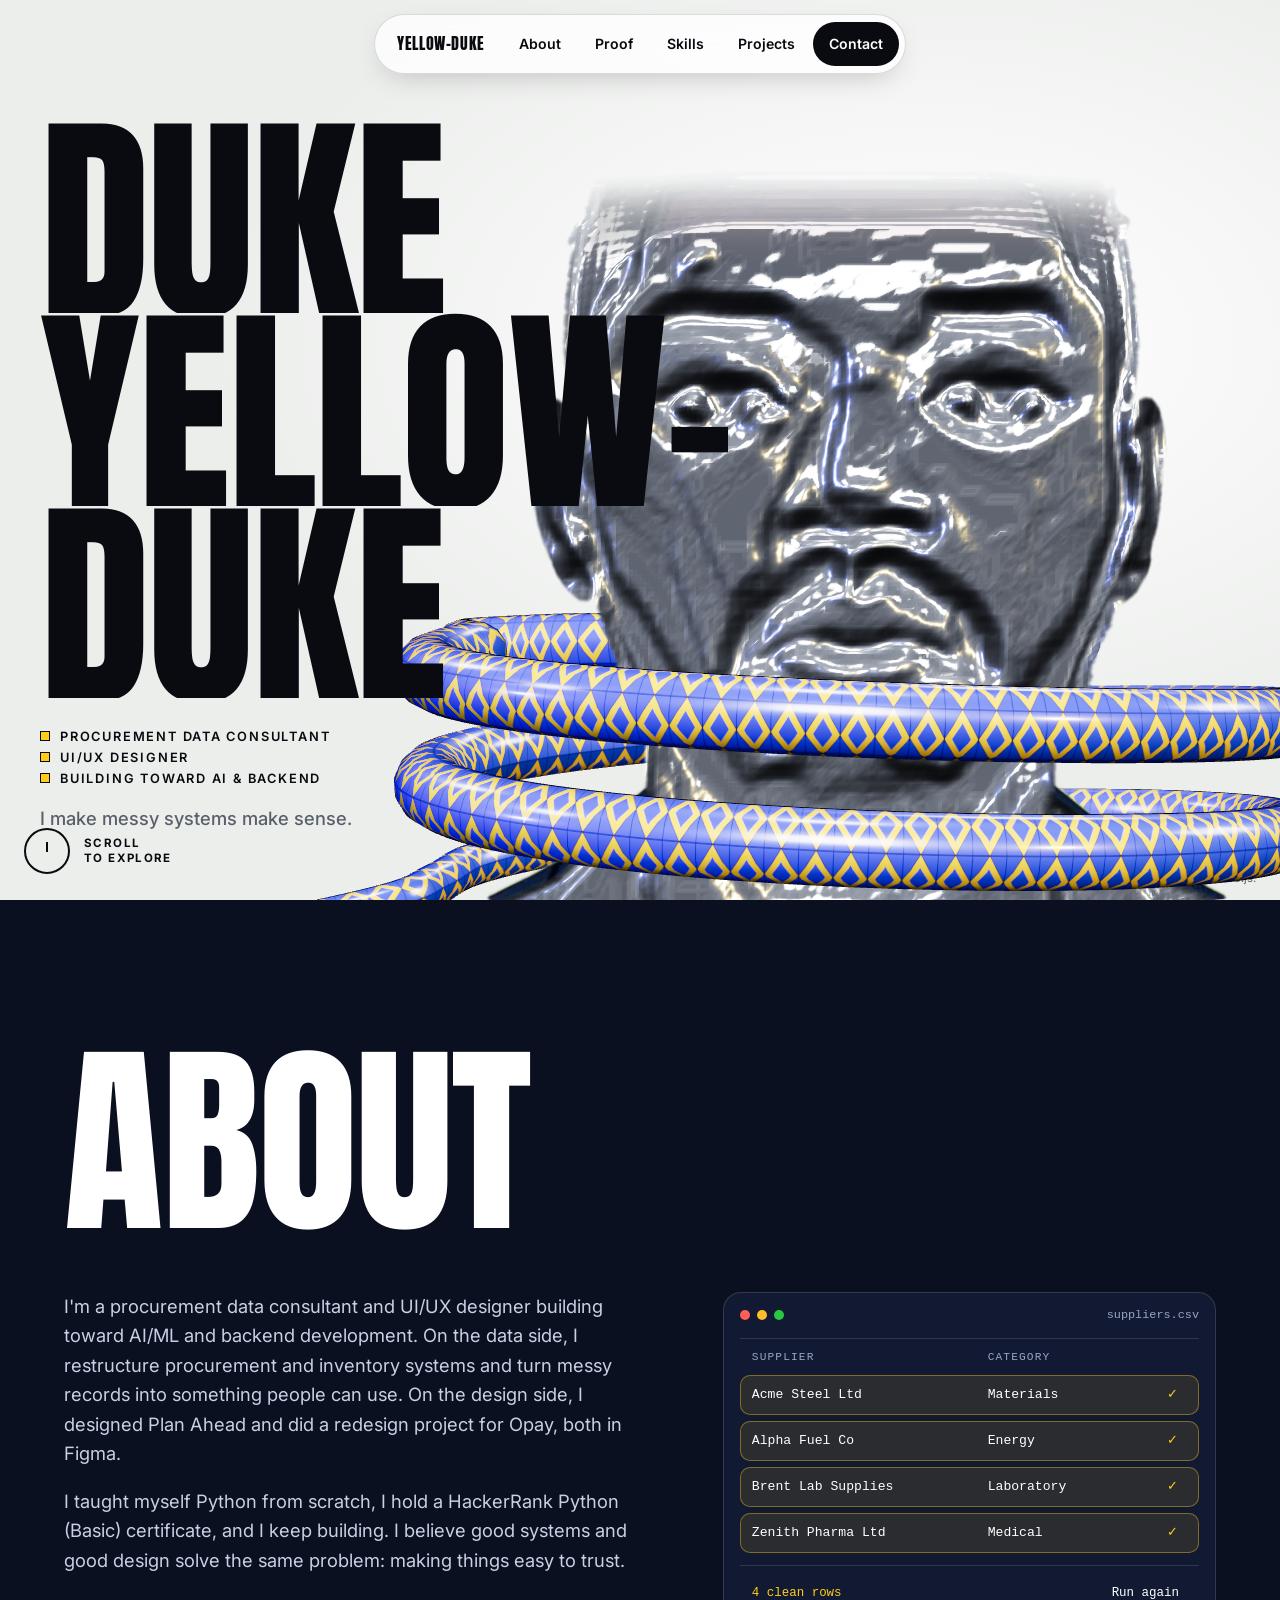
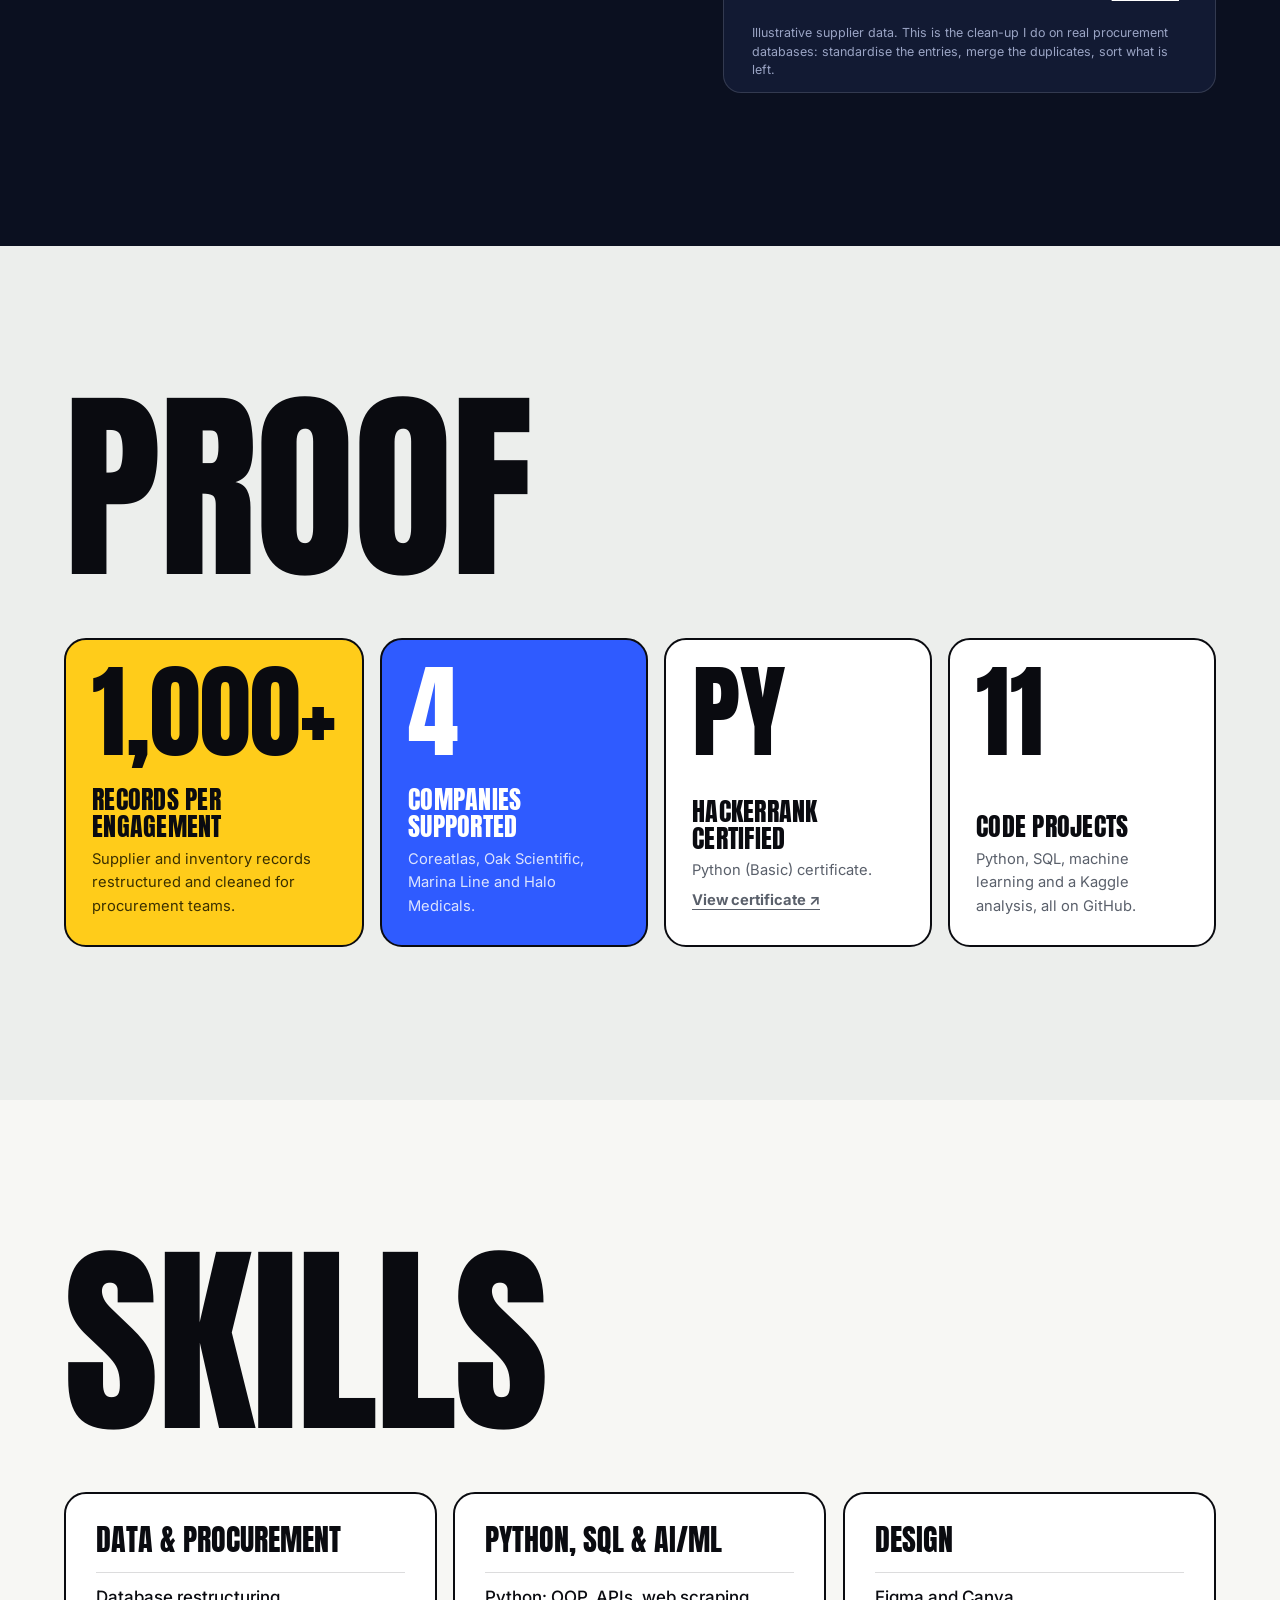
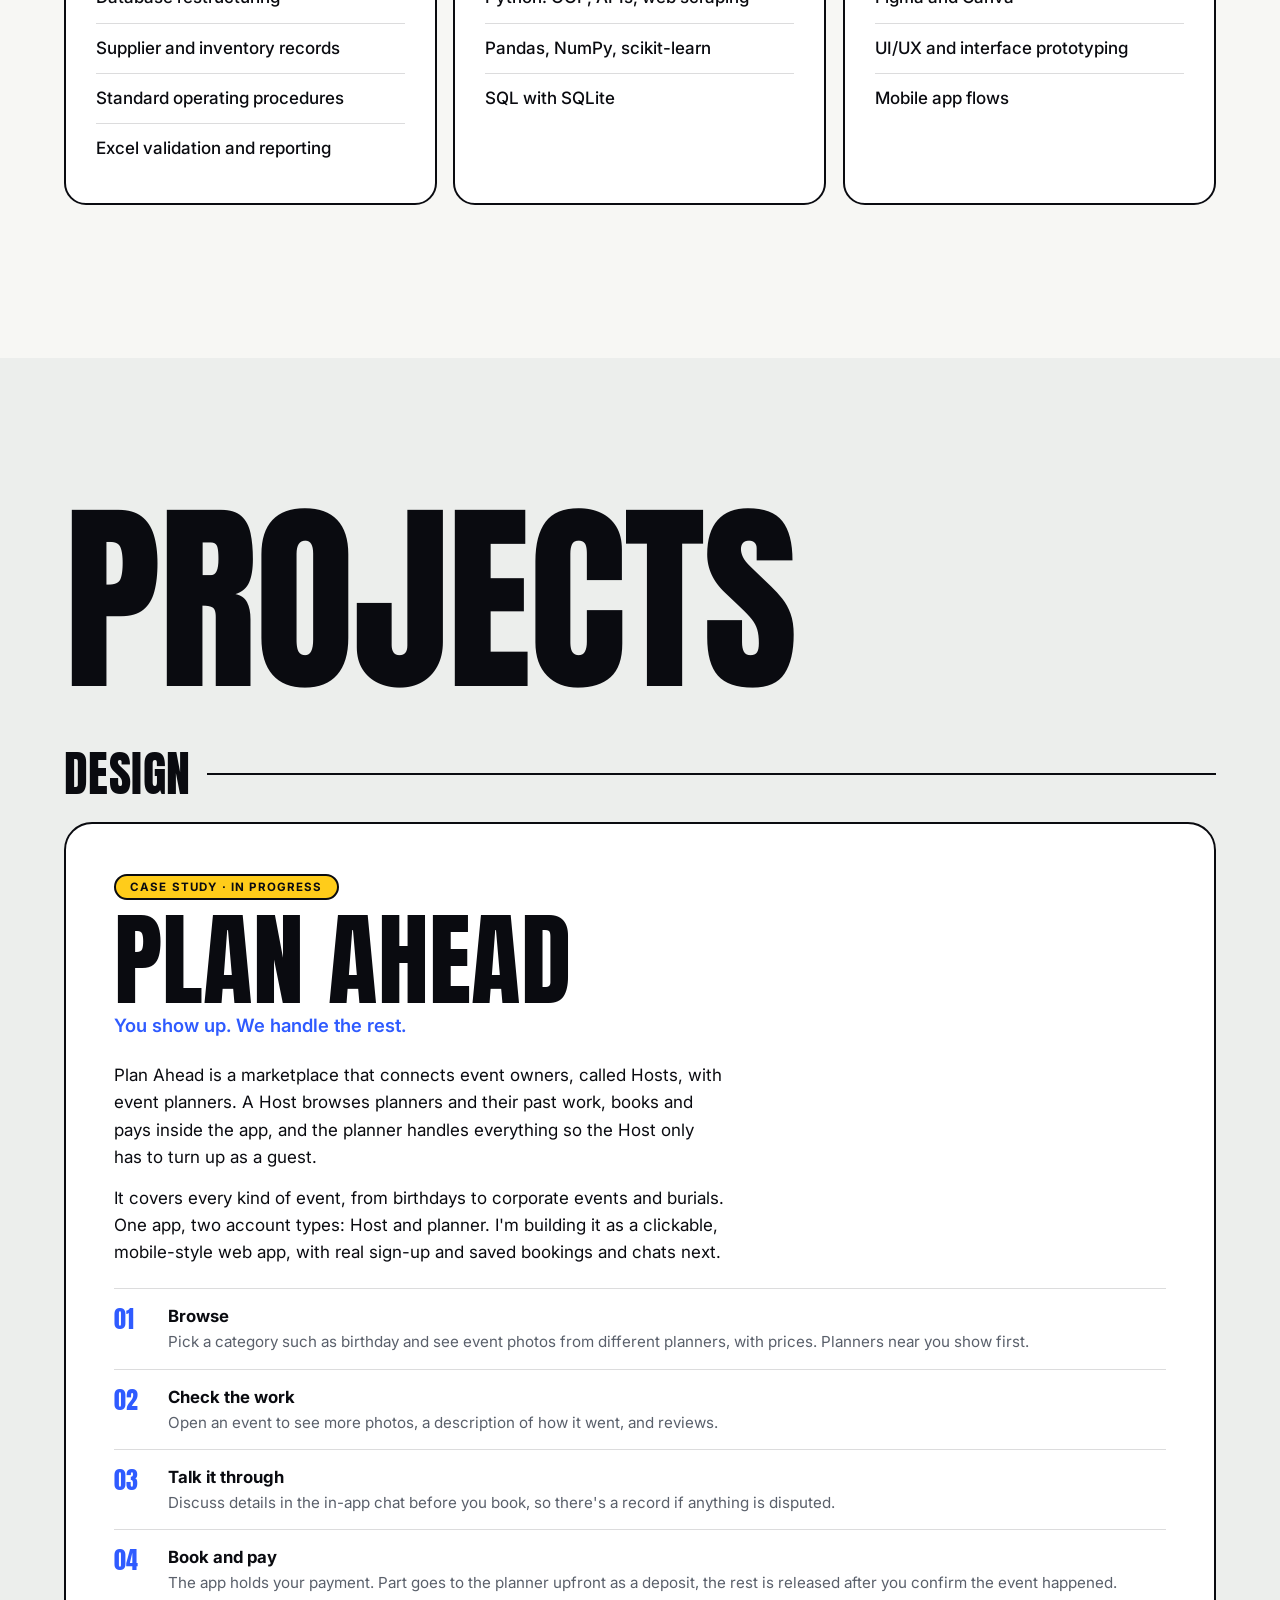
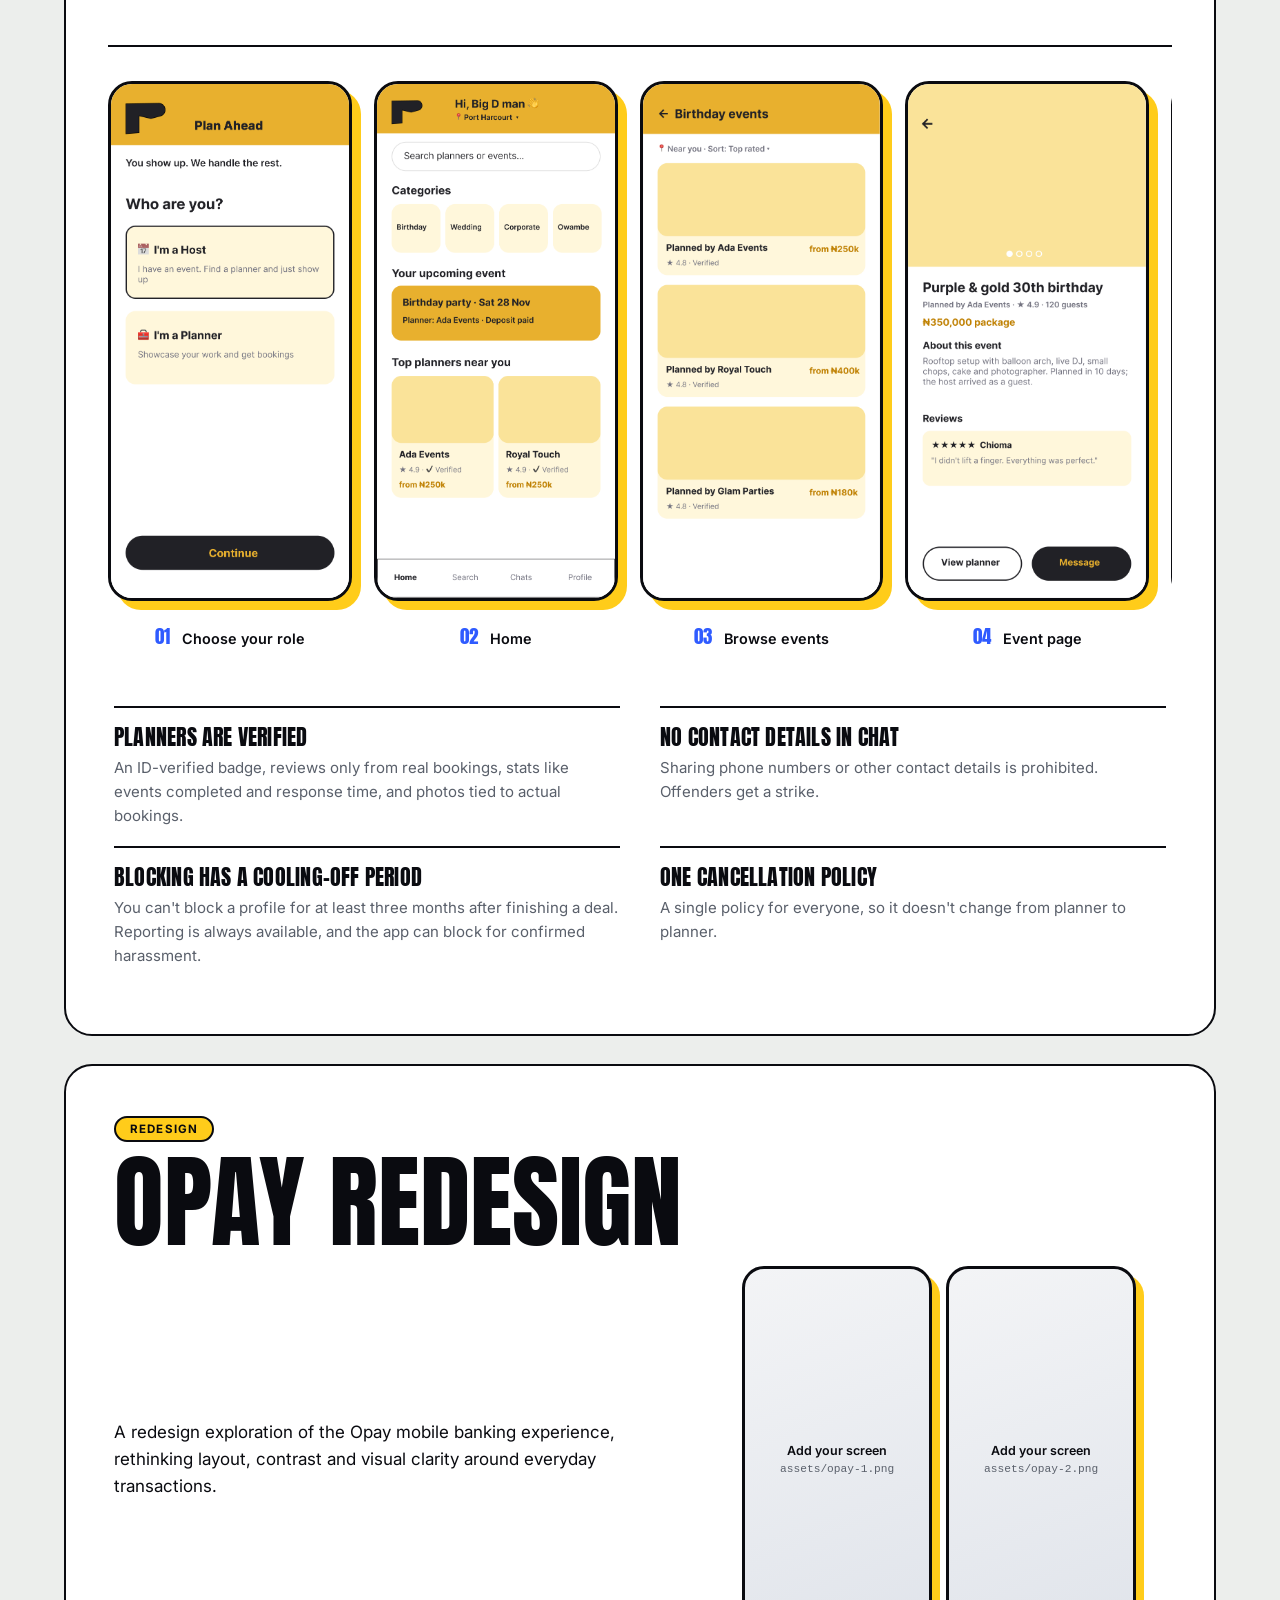
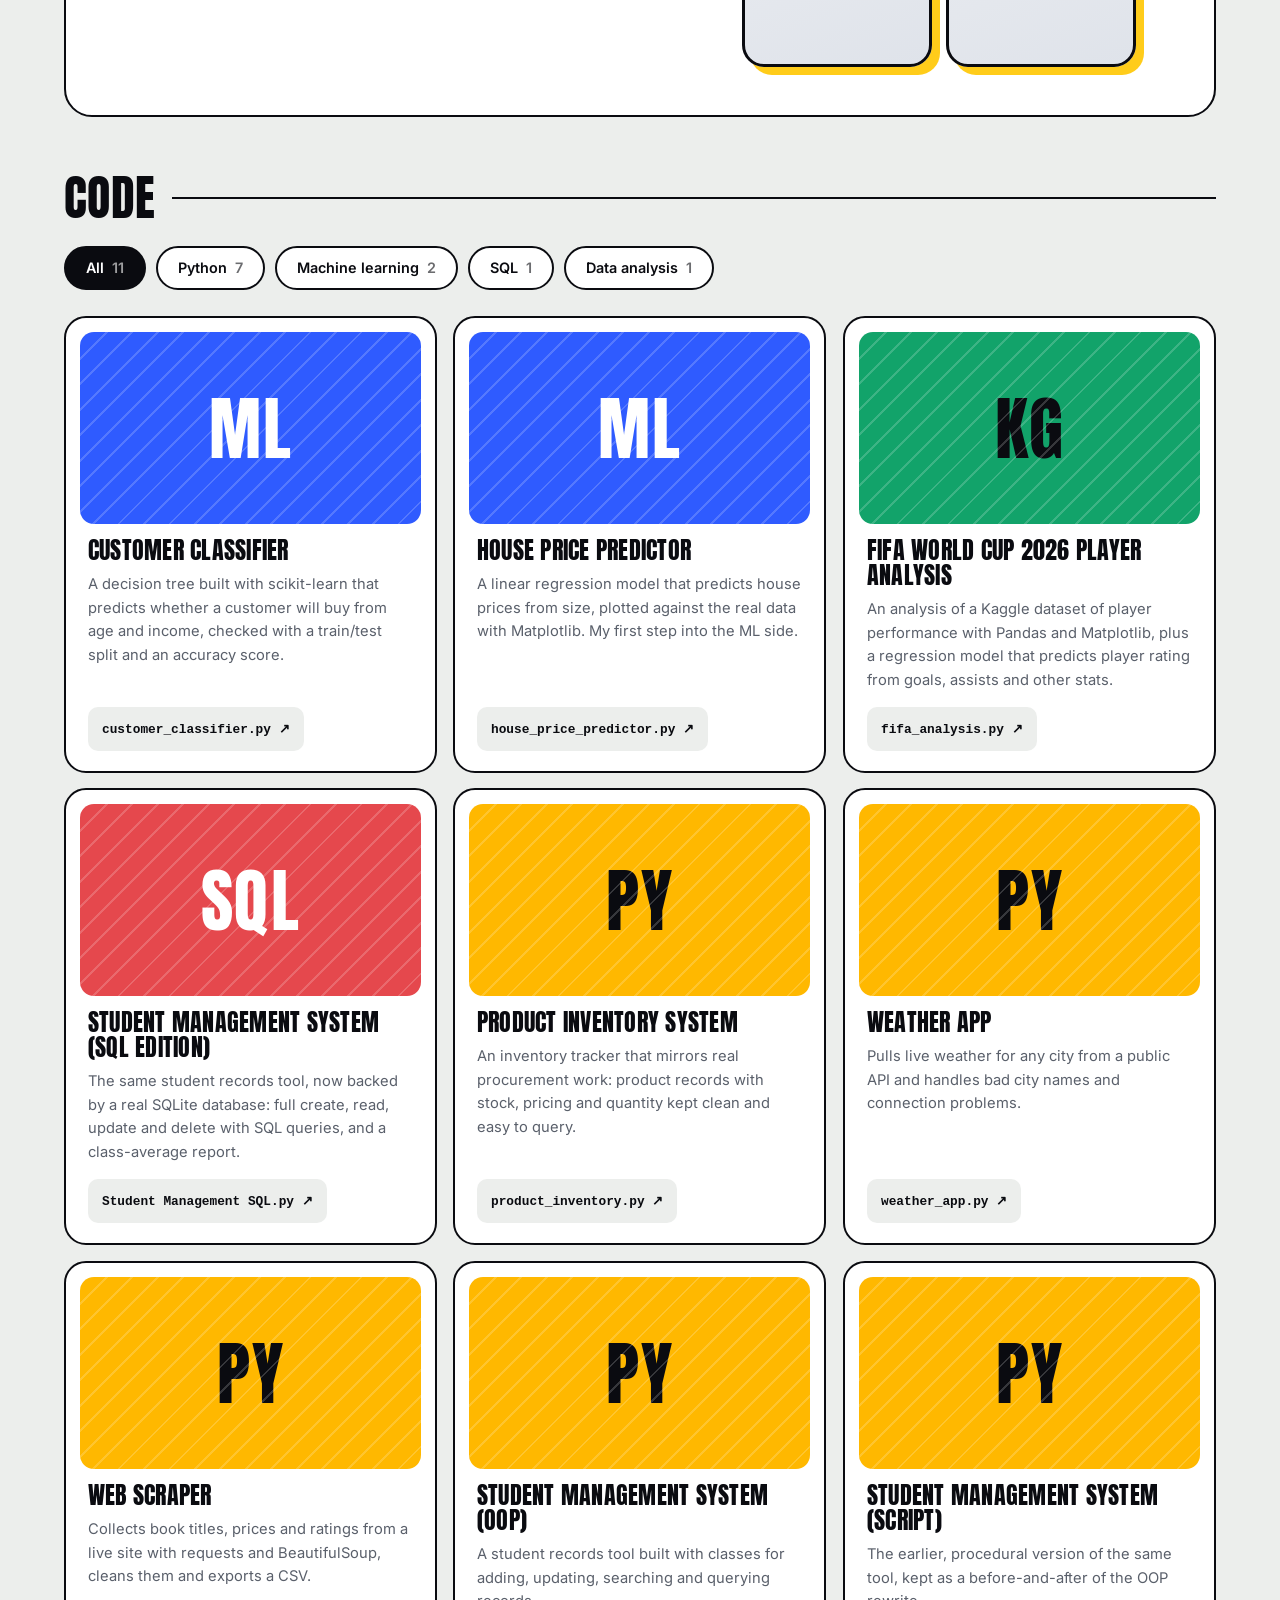
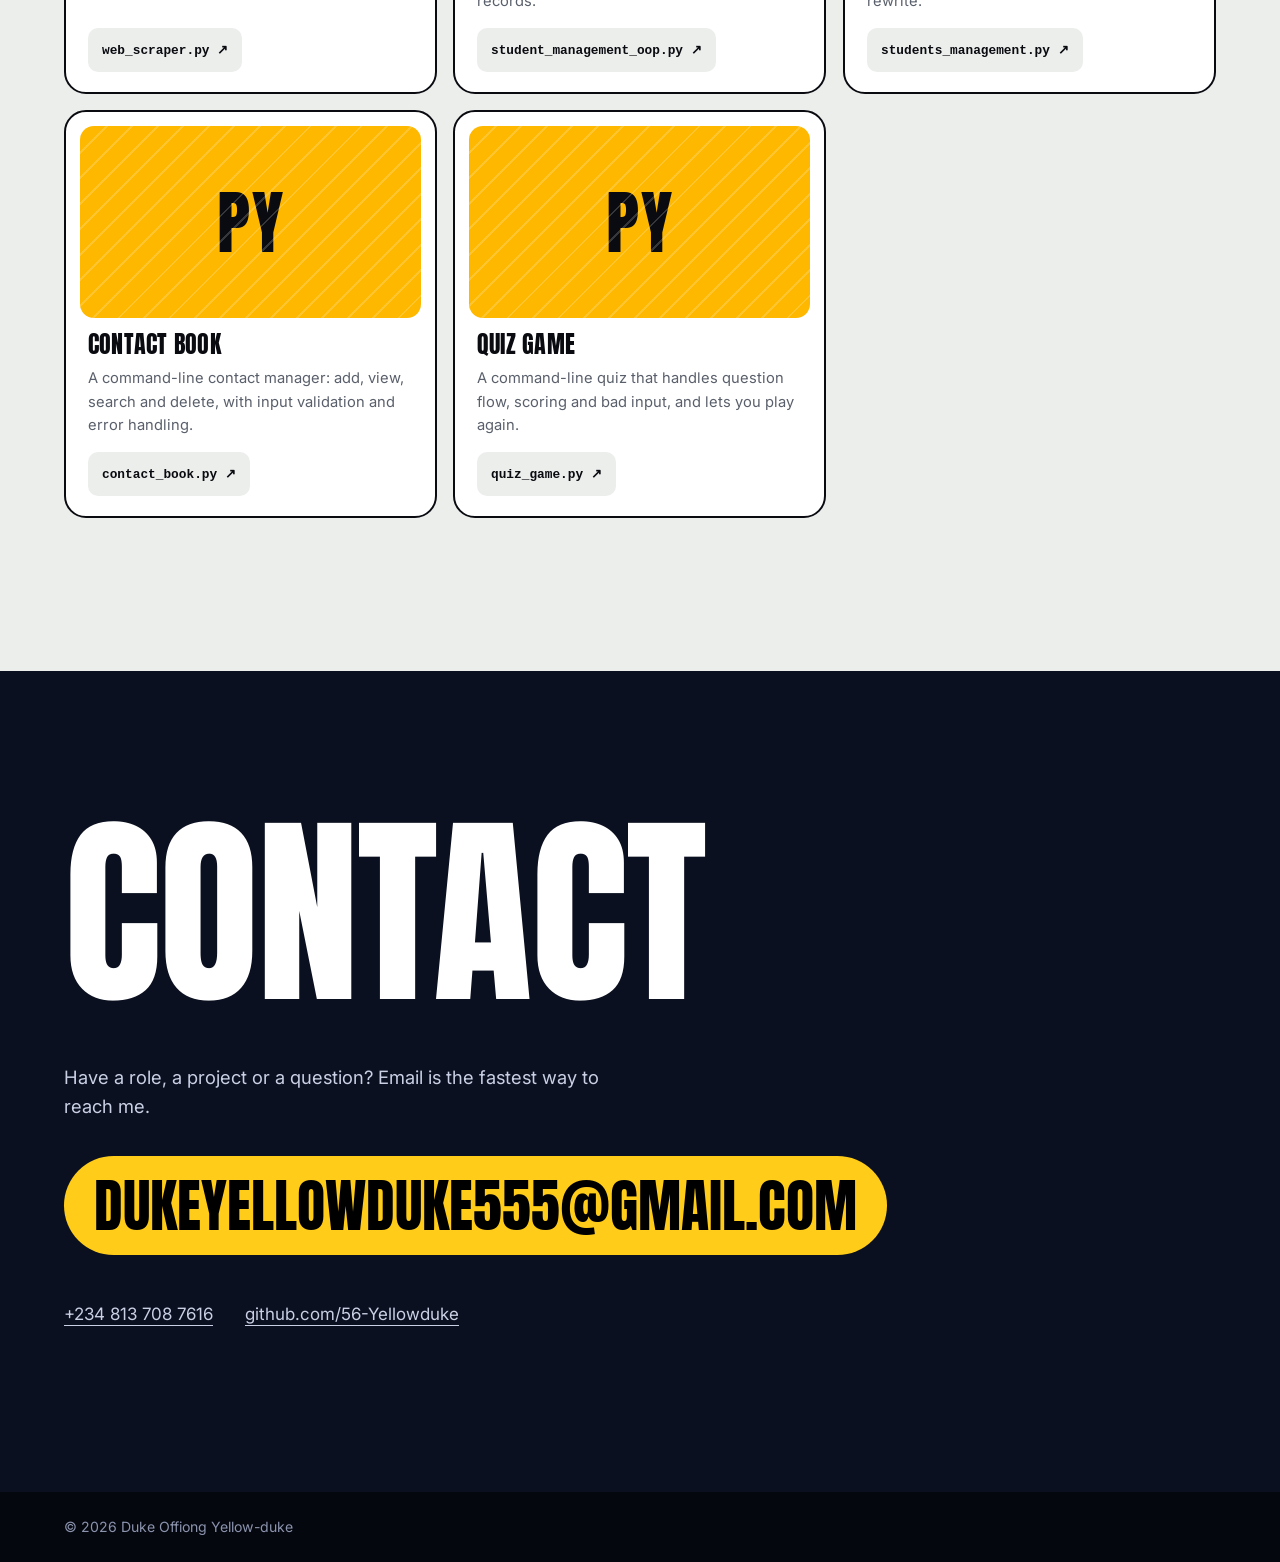
==== commit 04ccd24a: "Add real Plan Ahead screens to the case study Co-Authored-By: Claude Sonnet 5.5 <noreply@anthropic.c" ====
--- a/index.html
+++ b/index.html
@@ -122,12 +122,15 @@
             <li><b>Talk it through</b> Discuss details in the in-app chat before you book, so there's a record if anything is disputed.</li>
             <li><b>Book and pay</b> The app holds your payment. Part goes to the planner upfront as a deposit, the rest is released after you confirm the event happened.</li>
           </ol>
-        </div>
-        <div class="phones">
-          <figure class="phone"><div class="phone__screen"><img src="assets/plan-ahead-browse.png" alt="Plan Ahead screen: browsing event photos and prices from different planners" onerror="this.parentElement.classList.add('is-empty')"><p class="phone__empty">Add your screen<br><code>assets/plan-ahead-browse.png</code></p></div></figure>
-          <figure class="phone"><div class="phone__screen"><img src="assets/plan-ahead-event.png" alt="Plan Ahead screen: an event page with photos, a description and reviews" onerror="this.parentElement.classList.add('is-empty')"><p class="phone__empty">Add your screen<br><code>assets/plan-ahead-event.png</code></p></div></figure>
-          <figure class="phone"><div class="phone__screen"><img src="assets/plan-ahead-booking.png" alt="Plan Ahead screen: in-app chat and booking with a planner" onerror="this.parentElement.classList.add('is-empty')"><p class="phone__empty">Add your screen<br><code>assets/plan-ahead-booking.png</code></p></div></figure>
-        </div>
+        </div></div>
+
+      <div class="shots" tabindex="0" role="region" aria-label="Plan Ahead screens, scroll sideways">
+        <figure class="shot"><img src="assets/plan-ahead-start.png" alt="Plan Ahead start screen: Who are you? Choose Host or Planner" loading="lazy"><figcaption><b>01</b> Choose your role</figcaption></figure>
+        <figure class="shot"><img src="assets/plan-ahead-home.png" alt="Plan Ahead home screen with categories, an upcoming event and top planners near you" loading="lazy"><figcaption><b>02</b> Home</figcaption></figure>
+        <figure class="shot"><img src="assets/plan-ahead-browse.png" alt="Plan Ahead birthday events list with planners, ratings and prices" loading="lazy"><figcaption><b>03</b> Browse events</figcaption></figure>
+        <figure class="shot"><img src="assets/plan-ahead-event.png" alt="Plan Ahead event page with description, price and reviews" loading="lazy"><figcaption><b>04</b> Event page</figcaption></figure>
+        <figure class="shot"><img src="assets/plan-ahead-planner.png" alt="Plan Ahead planner profile with verification badge, packages, availability and reviews" loading="lazy"><figcaption><b>05</b> Planner profile</figcaption></figure>
+        <figure class="shot"><img src="assets/plan-ahead-chat.png" alt="Plan Ahead in-app chat with a booking offer and a warning against sharing phone numbers" loading="lazy"><figcaption><b>06</b> Chat and book</figcaption></figure>
       </div>
       <dl class="rules">
         <div><dt>Planners are verified</dt><dd>An ID-verified badge, reviews only from real bookings, stats like events completed and response time, and photos tied to actual bookings.</dd></div>
@@ -135,7 +138,6 @@
         <div><dt>Blocking has a cooling-off period</dt><dd>You can't block a profile for at least three months after finishing a deal. Reporting is always available, and the app can block for confirmed harassment.</dd></div>
         <div><dt>One cancellation policy</dt><dd>A single policy for everyone, so it doesn't change from planner to planner.</dd></div>
       </dl>
-      <p class="why"><b>Why deep green and gold.</b> Purple and gold looked like Pi. Yellow and charcoal looked like a crypto app. Deep green with a warm gold accent was the one that looked like Plan Ahead and nothing else.</p>
     </article>
 
     <article class="feature feature--sm tilt3d">
--- a/style.css
+++ b/style.css
@@ -112,7 +112,8 @@
 .badge{display:inline-block;background:var(--y);border:2px solid var(--ink);border-radius:999px;padding:4px 14px;font:700 .72rem var(--f-body);letter-spacing:.1em;text-transform:uppercase;margin-bottom:14px}
 .feature h3{font:400 clamp(3.2rem,8vw,6.6rem)/.9 var(--f-head);text-transform:uppercase}
 .feature__tag{font:600 1.15rem var(--f-body);color:var(--b);margin:8px 0 26px}
-.feature__body{display:grid;grid-template-columns:1.1fr .9fr;gap:44px;align-items:start}
+.feature__body{display:grid;grid-template-columns:1fr;gap:44px;align-items:start}
+.feature__body--sm{grid-template-columns:1.1fr .9fr}
 .feature__body p{margin-bottom:14px;max-width:36em}
 .feature--sm .feature__head{margin-bottom:18px}
 .feature__body--sm{align-items:center}
@@ -199,3 +200,12 @@
 .hero__stage.has-gl .figure__base{opacity:0}
 .figure__base{transition:opacity .6s}
 @media (prefers-reduced-motion:reduce){.gl{display:none}}
+
+.shots{display:flex;gap:22px;overflow-x:auto;scroll-snap-type:x mandatory;padding:34px 6px 20px;margin:36px -6px 0;border-top:2px solid var(--ink)}
+.shot{flex:0 0 auto;scroll-snap-align:start;text-align:center}
+.shot img{height:520px;width:auto;border:3px solid var(--ink);border-radius:24px;box-shadow:9px 9px 0 var(--y);background:#fff;transition:transform .4s var(--out)}
+.shot:hover img{transform:translateY(-6px) rotate(-.6deg)}
+.shot figcaption{margin-top:20px;font-weight:600;font-size:.9rem}
+.shot figcaption b{font:400 1.2rem var(--f-head);color:var(--b);margin-right:8px}
+.shots::-webkit-scrollbar{height:8px}.shots::-webkit-scrollbar-thumb{background:var(--ink);border-radius:8px}
+@media (max-width:720px){.shot img{height:440px}.feature__body--sm{grid-template-columns:1fr}}
